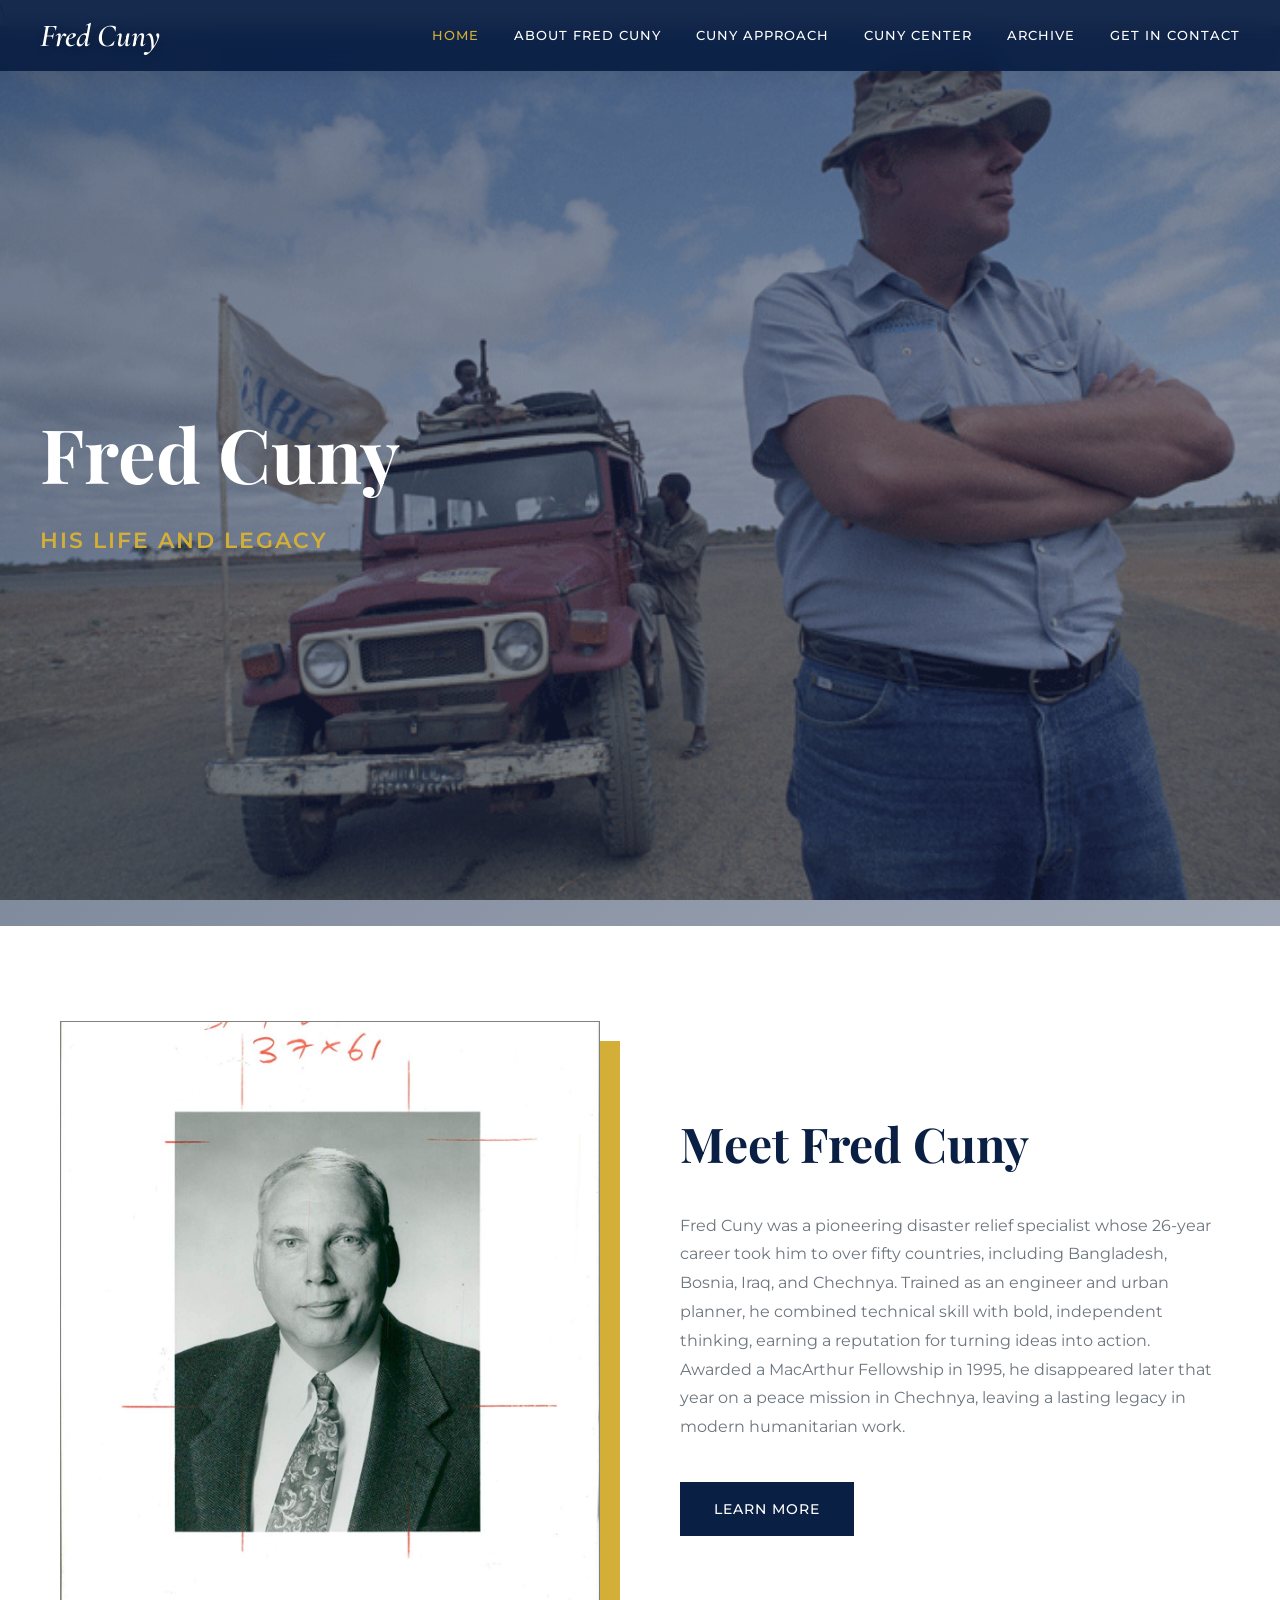
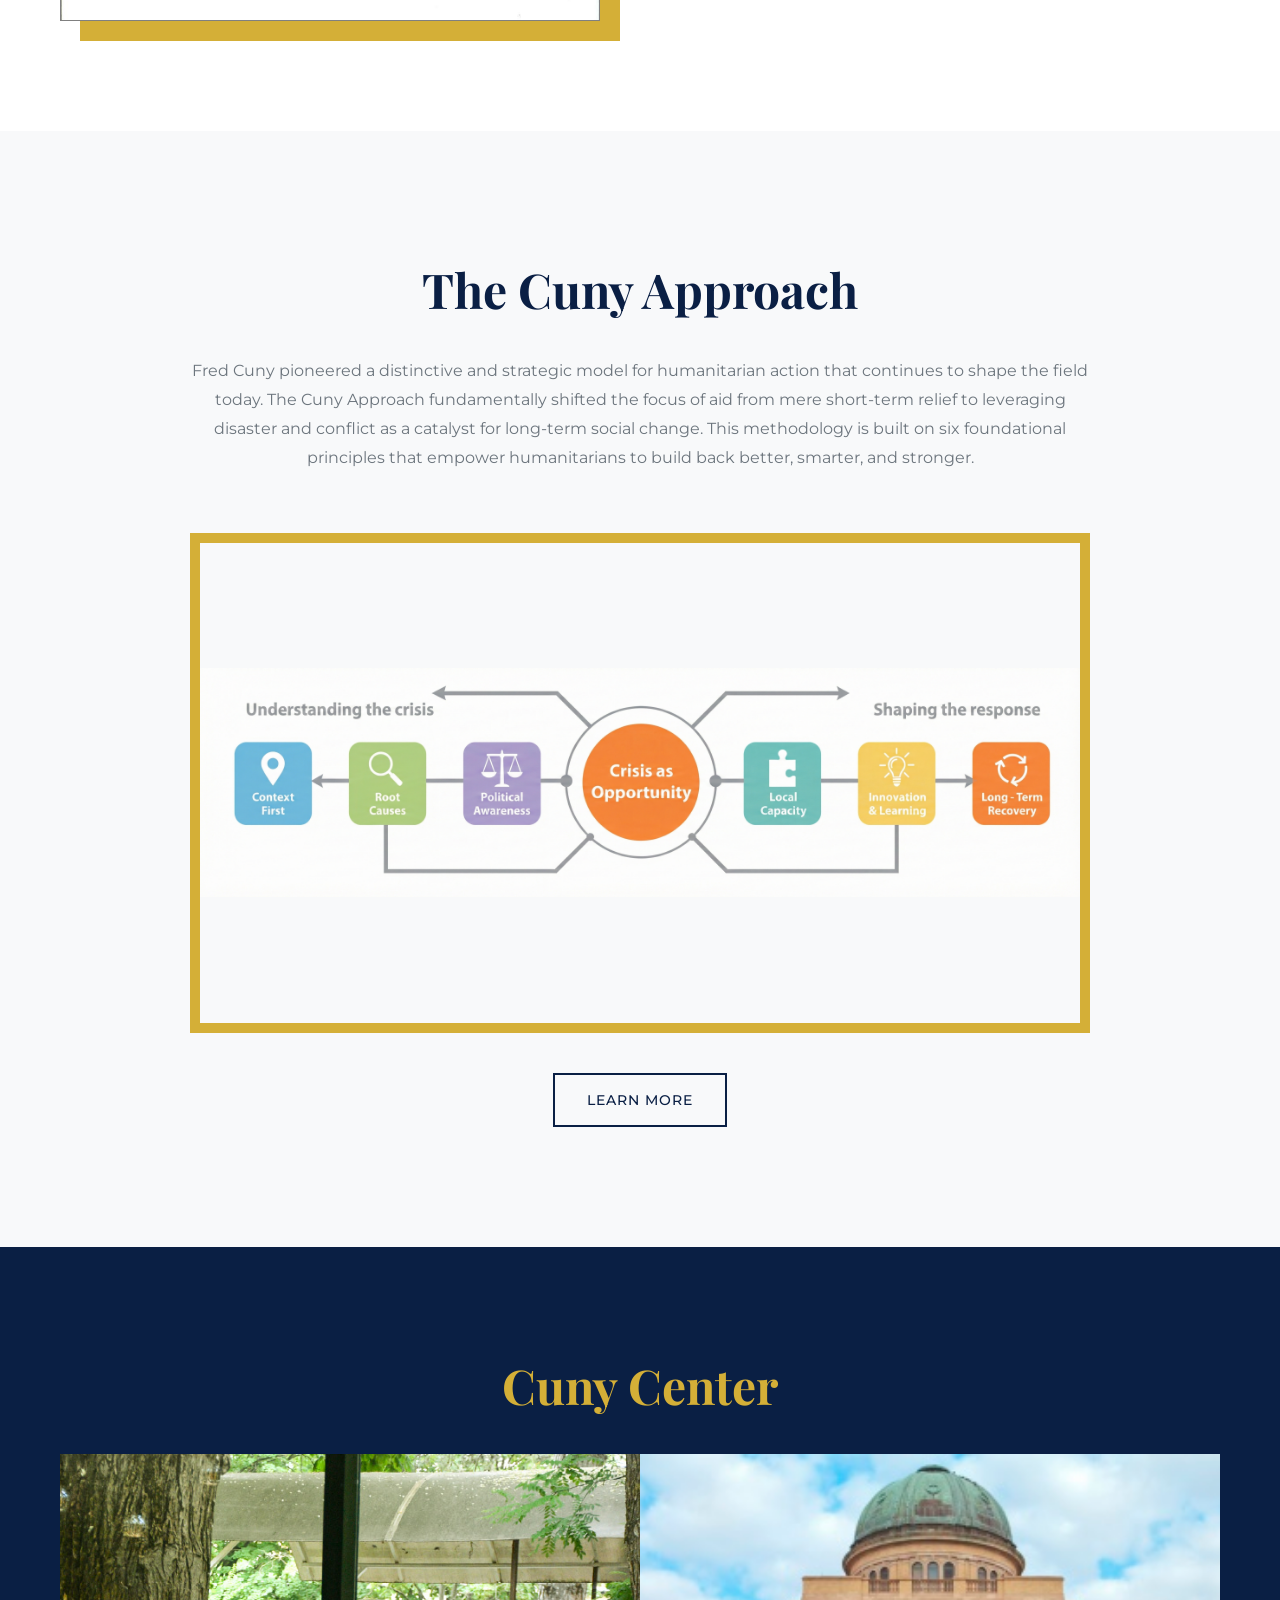
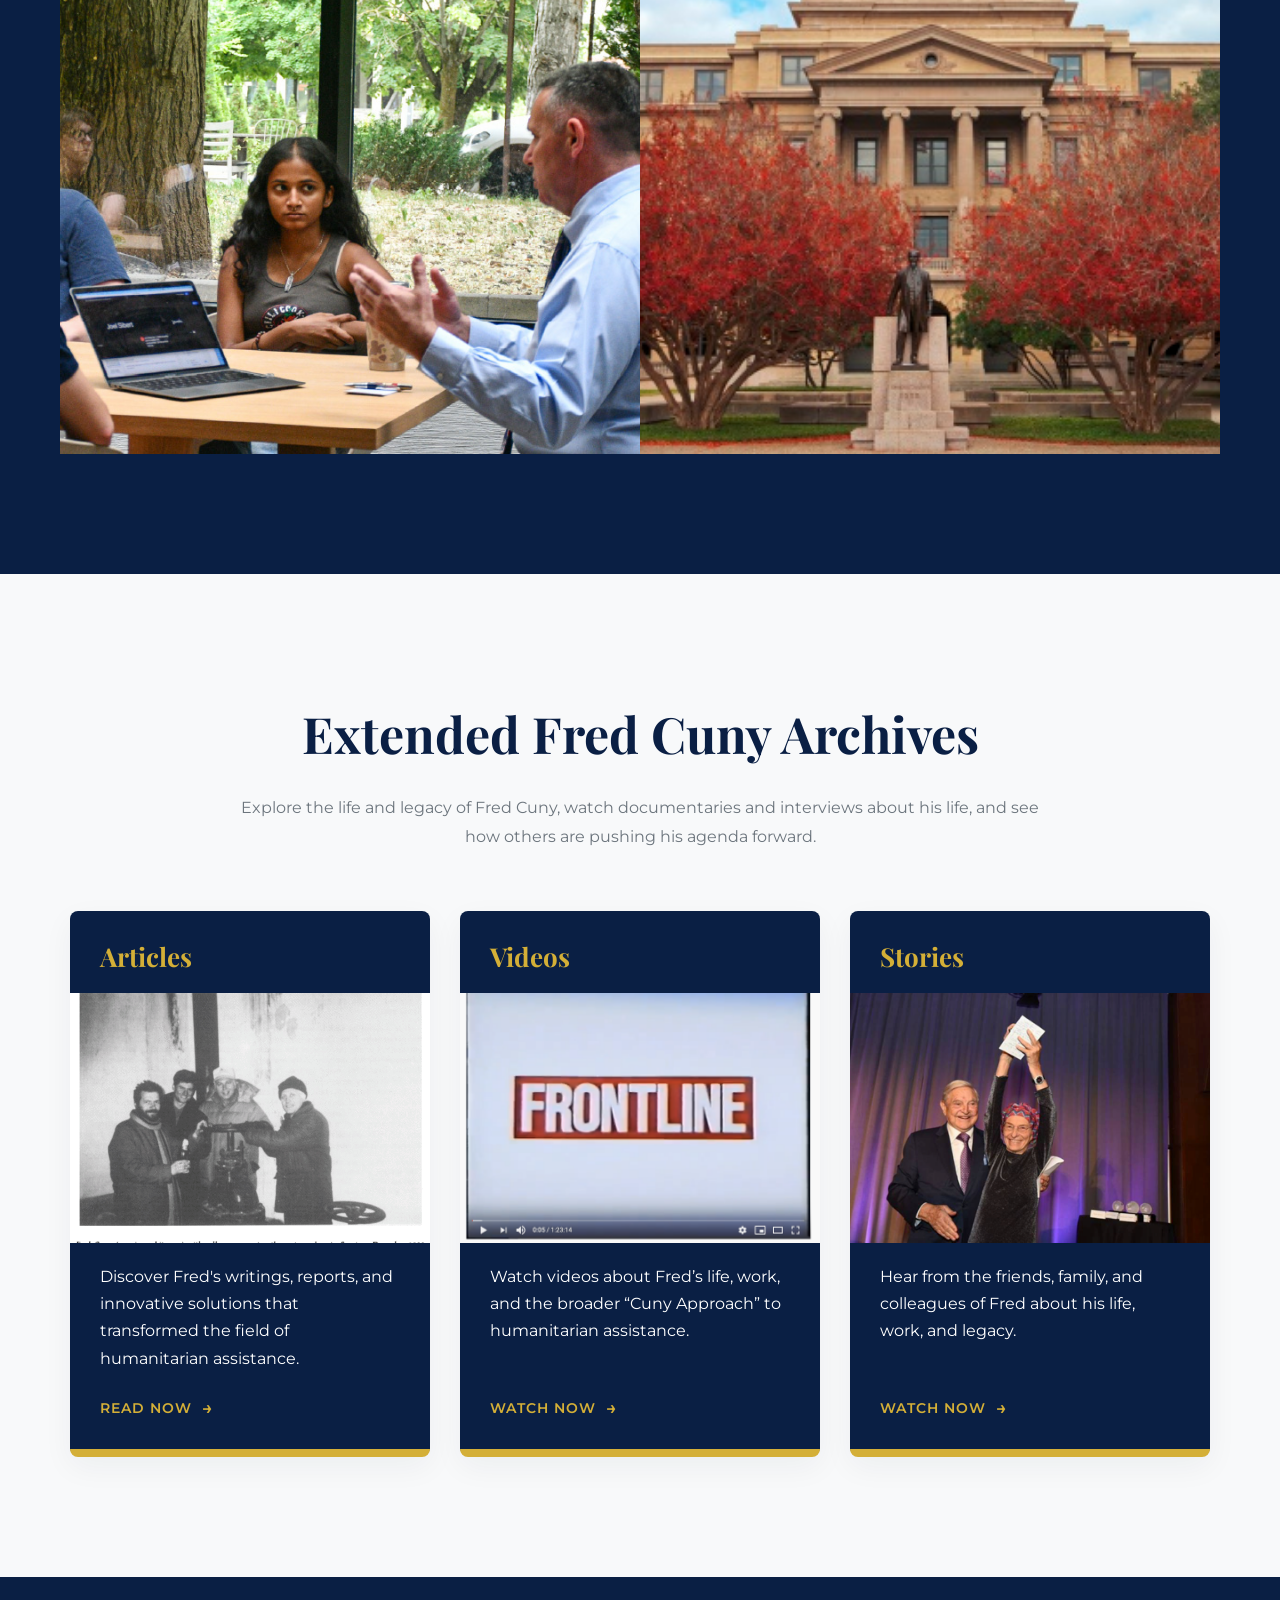
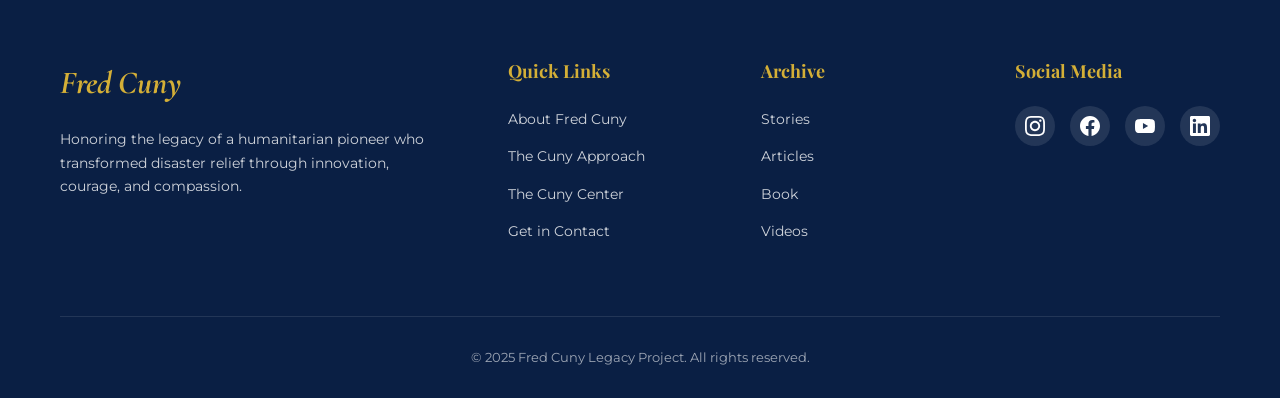
==== index.html @ 2781a4b6 "changed the cards at the homepage" ====
<!DOCTYPE html>
<html lang="en">
<head>
    <meta charset="UTF-8">
    <meta name="viewport" content="width=device-width, initial-scale=1.0">
    <title>Fred Cuny - Humanitarian Pioneer</title>
    <link rel="stylesheet" href="styles/styles.css">
    <parameter name="preconnect" href="https://fonts.googleapis.com">
    <link rel="preconnect" href="https://fonts.gstatic.com" crossorigin>
    <link href="https://fonts.googleapis.com/css2?family=Cormorant+Garamond:ital,wght@1,400;1,600&family=Playfair+Display:wght@400;600;700&family=Montserrat:wght@300;400;500;600&display=swap" rel="stylesheet">\
</head>
<body>
    <!-- Header -->
    <header class="header">
        <div class="logo">
            <h1>Fred Cuny</h1>
        </div>
        
        <!-- Hamburger Menu -->
        <input type="checkbox" id="menu-toggle" class="menu-toggle">
        <label for="menu-toggle" class="hamburger">
            <span></span>
            <span></span>
            <span></span>
        </label>
        
        <nav class="main-nav">
            <a style="color: var(--gold)" href="index.html">Home</a>
            <a href="about.html">About Fred Cuny</a>
            <a href="approach.html">Cuny Approach</a>
            <a href="center.html">Cuny Center</a>
            <div class="dropdown">
                <a class="dropdown-toggle">Archive</a>
                <div class="dropdown-menu">
                    <a href="stories.html">Stories</a>
                    <a href="">Articles</a>
                    <a href="books.html">Books</a>
                    <a href="videos.html">Videos</a>
                </div>
            </div>
            <a href="contact.html">Get in Contact</a>
        </nav>
    </header>

    <!-- Hero Section -->
    <section class="hero" id="home">
        <div class="hero-overlay"></div>
        <div class="hero-content">
            <div class="hero-text">
                <h1>Fred Cuny</h1>
                <p>His Life and Legacy</p>
            </div>
        </div>
    </section>

    <!-- About Section -->
    <section class="about" id="about">
        <div class="container">
            <div class="about-content">
                <div class="about-image">
                    <img src="images/cuny1.jpg" alt="Fred Cuny">
                </div>
                <div class="about-text">
                    <h2>Meet Fred Cuny</h2>
                    <p>Fred Cuny was a pioneering disaster relief specialist whose 26-year career took him to over fifty countries, including Bangladesh, Bosnia, Iraq, and Chechnya. Trained as an engineer and urban planner, he combined technical skill with bold, independent thinking, earning a reputation for turning ideas into action. Awarded a MacArthur Fellowship in 1995, he disappeared later that year on a peace mission in Chechnya, leaving a lasting legacy in modern humanitarian work.</p>
                    <a href="#" class="btn btn-primary">Learn More</a>
                </div>
            </div>
        </div>
    </section>

    <!-- The Cuny Approach Section -->
    <section class="approach" id="approach">
        <div class="container">
            <div class="approach-content">
                <h2>The Cuny Approach</h2>
                <p>Fred Cuny pioneered a distinctive and strategic model for humanitarian action that continues to shape the field today. The Cuny Approach fundamentally shifted the focus of aid from mere short-term relief to leveraging disaster and conflict as a catalyst for long-term social change. This methodology is built on six foundational principles that empower humanitarians to build back better, smarter, and stronger.</p>
                <div class="approach-image">
                    <img src="images/Workfrol.png" alt="Urban Planning">
                </div>
                <a href="#" class="btn btn-secondary">Learn More</a>
            </div>
        </div>
    </section>

    <!-- Cuny Center Section -->
    <section class="cuny-center" id="center">
        <div class="container">
            <h2 class="cuny-center-title">Cuny Center</h2> <!-- <-- new title -->
            <div class="center-split">
                <div class="split-side left-side">
                    <img src="images/cuny center kosovo.jpg" alt="The Cuny Center">
                    <div class="split-overlay">
                        <div class="split-content">
                            <h3>Fred Cuny Center for Peace and Conflict Studies</h3>
                            <p>The Center at RIT Kosovo serves as an academic and research platform that leverages the Western Balkans as a "living laboratory" to educate future humanitarian leaders on the causes, management, and strategic transformation of conflict into opportunities for peace and to actively support ongoing peace processes.</p>
                            <a href="#" class="btn btn-gold">Explore Center</a>
                        </div>
                    </div>
                </div>
                <!-- <div class="split-divider"></div> -->
                <div class="split-side right-side">
                    <img src="images/Academic-Plaza-in-Fall.jpg" alt="Humanitarian Training">
                    <div class="split-overlay">
                        <div class="split-content">
                            <h3>Fred Cuny/INTERTECT Digital Collection</h3>
                            <p>This collection at Texas A&M houses the extensive working library, office files, and media of Fred Cuny, documenting his 26-year career in more than fifty crisis-affected countries. Portions of the collection are digitally accessible for researchers, practitioners, and students to study innovative and strategic approaches to humanitarian assistance and post-disaster recovery.</p>
                            <a href="#" class="btn btn-gold">Explore Center</a>
                        </div>
                    </div>
                </div>
            </div>
        </div>
    </section>

    <!-- Learn More Section -->
    <section class="learn-more" id="legacy">
        <div class="container">
            <div class="learn-more-header">
                <h2>Extended Fred Cuny Archives</h2>
                <p>Explore the life and legacy of Fred Cuny, watch documentaries and interviews about his life, and see how others are pushing his agenda forward.</p>
            </div>
            <div class="cards-grid">
                <a href="articles.html" class="card-link">
                    <div class="card">
                        <h3>Articles</h3>
                        <div class="card-image">
                            <img src="images/articles.png" alt="Articles">
                        </div>
                        <p>Discover Fred's writings, reports, and innovative solutions that transformed the field of humanitarian assistance.</p>
                        <button href="#" class="btn btn-outline">Read Now</button>
                    </div>
                </a>

                <a href="videos.html" class="card-link">
                    <div class="card">
                        <h3>Videos</h3>
                        <div class="card-image">
                            <img src="images/videos.png" alt="Videos">
                        </div>
                        <p>Watch videos about Fred’s life, work, and the broader “Cuny Approach” to humanitarian assistance.</p>
                        <button href="#" class="btn btn-outline">Watch Now</button>
                    </div>
                </a>

                <a href="stories.html" class="card-link">
                    <div class="card">
                        <h3>Stories</h3>
                        <div class="card-image">
                            <img src="images/awards.png" alt="Stories">
                        </div>
                        <p>Hear from the friends, family, and colleagues of Fred about his life, work, and legacy.</p>
                        <button href="#" class="btn btn-outline">Watch Now</button>
                    </div>
                </a>
            </div>
        </div>
    </section>

    <!-- Footer -->
    <footer class="footer" id="contact">
        <div class="container">
            <div class="footer-content">
                <div class="footer-column">
                    <h3>Fred Cuny</h3>
                    <p>Honoring the legacy of a humanitarian pioneer who transformed disaster relief through innovation, courage, and compassion.</p>
                </div>
                <div class="footer-column">
                    <h4>Quick Links</h4>
                    <ul>
                        <li><a href="#about">About Fred Cuny</a></li>
                        <li><a href="#approach">The Cuny Approach</a></li>
                        <li><a href="#center">The Cuny Center</a></li>
                        <li><a href="#legacy">Get in Contact</a></li>
                    </ul>
                </div>
                <div class="footer-column">
                    <h4>Archive</h4>
                    <ul>
                        <li><a href="#">Stories</a></li>
                        <li><a href="#">Articles</a></li>
                        <li><a href="#">Book</a></li>
                        <li><a href="#">Videos</a></li>
                    </ul>
                </div>
                <div class="footer-column">
                    <h4>Social Media</h4>
                    <div class="social-icons">
                        <a href="#" class="social-icon" aria-label="Instagram">
                            <svg viewBox="0 0 24 24" fill="currentColor">
                                <path d="M12 2.163c3.204 0 3.584.012 4.85.07 3.252.148 4.771 1.691 4.919 4.919.058 1.265.069 1.645.069 4.849 0 3.205-.012 3.584-.069 4.849-.149 3.225-1.664 4.771-4.919 4.919-1.266.058-1.644.07-4.85.07-3.204 0-3.584-.012-4.849-.07-3.26-.149-4.771-1.699-4.919-4.92-.058-1.265-.07-1.644-.07-4.849 0-3.204.013-3.583.07-4.849.149-3.227 1.664-4.771 4.919-4.919 1.266-.057 1.645-.069 4.849-.069zm0-2.163c-3.259 0-3.667.014-4.947.072-4.358.2-6.78 2.618-6.98 6.98-.059 1.281-.073 1.689-.073 4.948 0 3.259.014 3.668.072 4.948.2 4.358 2.618 6.78 6.98 6.98 1.281.058 1.689.072 4.948.072 3.259 0 3.668-.014 4.948-.072 4.354-.2 6.782-2.618 6.979-6.98.059-1.28.073-1.689.073-4.948 0-3.259-.014-3.667-.072-4.947-.196-4.354-2.617-6.78-6.979-6.98-1.281-.059-1.69-.073-4.949-.073zm0 5.838c-3.403 0-6.162 2.759-6.162 6.162s2.759 6.163 6.162 6.163 6.162-2.759 6.162-6.163c0-3.403-2.759-6.162-6.162-6.162zm0 10.162c-2.209 0-4-1.79-4-4 0-2.209 1.791-4 4-4s4 1.791 4 4c0 2.21-1.791 4-4 4zm6.406-11.845c-.796 0-1.441.645-1.441 1.44s.645 1.44 1.441 1.44c.795 0 1.439-.645 1.439-1.44s-.644-1.44-1.439-1.44z"/>
                            </svg>
                        </a>
                        <a href="#" class="social-icon" aria-label="Facebook">
                            <svg viewBox="0 0 24 24" fill="currentColor">
                                <path d="M24 12.073c0-6.627-5.373-12-12-12s-12 5.373-12 12c0 5.99 4.388 10.954 10.125 11.854v-8.385H7.078v-3.47h3.047V9.43c0-3.007 1.792-4.669 4.533-4.669 1.312 0 2.686.235 2.686.235v2.953H15.83c-1.491 0-1.956.925-1.956 1.874v2.25h3.328l-.532 3.47h-2.796v8.385C19.612 23.027 24 18.062 24 12.073z"/>
                            </svg>
                        </a>
                        <a href="#" class="social-icon" aria-label="YouTube">
                            <svg viewBox="0 0 24 24" fill="currentColor">
                                <path d="M23.498 6.186a3.016 3.016 0 0 0-2.122-2.136C19.505 3.545 12 3.545 12 3.545s-7.505 0-9.377.505A3.017 3.017 0 0 0 .502 6.186C0 8.07 0 12 0 12s0 3.93.502 5.814a3.016 3.016 0 0 0 2.122 2.136c1.871.505 9.376.505 9.376.505s7.505 0 9.377-.505a3.015 3.015 0 0 0 2.122-2.136C24 15.93 24 12 24 12s0-3.93-.502-5.814zM9.545 15.568V8.432L15.818 12l-6.273 3.568z"/>
                            </svg>
                        </a>
                        <a href="#" class="social-icon" aria-label="LinkedIn">
                            <svg viewBox="0 0 24 24" fill="currentColor">
                                <path d="M20.447 20.452h-3.554v-5.569c0-1.328-.027-3.037-1.852-3.037-1.853 0-2.136 1.445-2.136 2.939v5.667H9.351V9h3.414v1.561h.046c.477-.9 1.637-1.85 3.37-1.85 3.601 0 4.267 2.37 4.267 5.455v6.286zM5.337 7.433c-1.144 0-2.063-.926-2.063-2.065 0-1.138.92-2.063 2.063-2.063 1.14 0 2.064.925 2.064 2.063 0 1.139-.925 2.065-2.064 2.065zm1.782 13.019H3.555V9h3.564v11.452zM22.225 0H1.771C.792 0 0 .774 0 1.729v20.542C0 23.227.792 24 1.771 24h20.451C23.2 24 24 23.227 24 22.271V1.729C24 .774 23.2 0 22.222 0h.003z"/>
                            </svg>
                        </a>                        
                    </div>
                </div>
            </div>
            <div class="footer-bottom">
                <p>&copy; 2025 Fred Cuny Legacy Project. All rights reserved.</p>
            </div>
        </div>
    </footer>

    <button id="scrollTopBtn" aria-label="Scroll to top">
        <svg class="progress-ring" width="100%" height="100%" viewBox="0 0 50 50">
            <circle 
                class="progress-ring__circle" 
                stroke-width="3" 
                fill="transparent" 
                r="22" 
                cx="25" 
                cy="25" />
        </svg>
        
        <div class="arrow-content">
            <svg viewBox="0 0 24 24" aria-hidden="true">
                <path d="M6 15l6-6 6 6" fill="none" stroke="currentColor" stroke-width="2.5" stroke-linecap="round" stroke-linejoin="round"/>
            </svg>
        </div>
    </button>

    <script src="scripts/script.js"></script>
</body>
</html>
---- styles/styles.css ----
* {
    margin: 0;
    padding: 0;
    box-sizing: border-box;
}

:root {
    /* Color Palette */
    --navy-blue: #0a1f44;
    --navy-blue-light: #1a3a66;
    --gold: #d4af37;
    --gold-light: #f0d56c;
    --white: #ffffff;
    --off-white: #f8f9fa;
    --text-gray: #6c757d;
    --text-dark: #2c3e50;
    
    /* Typography */
    --font-heading: 'Playfair Display', serif;
    --font-cursive: 'Cormorant Garamond', serif;
    --font-body: 'Montserrat', sans-serif;
}

body {
    font-family: var(--font-body);
    color: var(--text-dark);
    line-height: 1.6;
    overflow-x: hidden;
}

img {
    max-width: 100%;
    display: block;
}

a {
    text-decoration: none;
    color: inherit;
}

/* ===== Container ===== */
.container {
    max-width: 1200px;
    margin: 0 auto;
    padding: 0 20px;
}

/* ===== Buttons ===== */
.btn {
    display: inline-block;
    padding: 14px 32px;
    font-family: var(--font-body);
    font-size: 14px;
    font-weight: 500;
    text-transform: uppercase;
    letter-spacing: 1px;
    border: 2px solid;
    cursor: pointer;
    transition: all 0.3s ease;
}

.btn-primary {
    background-color: var(--navy-blue);
    color: var(--white);
    border-color: var(--navy-blue);
}

.btn-primary:hover {
    background-color: var(--navy-blue-light);
    border-color: var(--navy-blue-light);
    transform: translateY(-2px);
}

.btn-secondary {
    background-color: transparent;
    color: var(--navy-blue);
    border-color: var(--navy-blue);
}

.btn-secondary:hover {
    background-color: var(--navy-blue);
    color: var(--white);
    transform: translateY(-2px);
}

.btn-gold {
    background-color: var(--gold);
    color: var(--navy-blue);
    border-color: var(--gold);
}

.btn-gold:hover {
    background-color: var(--gold-light);
    border-color: var(--gold-light);
    transform: translateY(-2px);
}

.btn-outline {
    background-color: transparent;
    color: var(--gold);
    border-color: var(--gold);
}

.btn-outline:hover {
    background-color: var(--gold);
    color: var(--navy-blue);
    transform: translateY(-2px);
}

/* ===== Header ===== */
.header {
    position: fixed;
    top: 0;
    left: 0;
    right: 0;
    background-color: rgba(10, 31, 68, 0.95);
    backdrop-filter: blur(10px);
    padding: 10px 40px;
    display: flex;
    align-items: center;
    justify-content: space-between;
    z-index: 1000;
    box-shadow: 0 2px 20px rgba(0, 0, 0, 0.1);
}

.logo h1 {
    font-family: var(--font-cursive);
    font-size: 32px;
    font-weight: 600;
    font-style: italic;
    color: var(--white);
    text-shadow: 2px 2px 8px rgba(0, 0, 0, 0.3);
}

/* ===== Navigation ===== */
.main-nav {
    display: flex;
    align-items: center;
    gap: 35px;
}

.main-nav > a,
.dropdown {
    font-family: var(--font-body);
    font-size: 13px;
    font-weight: 500;
    color: var(--white);
    text-transform: uppercase;
    letter-spacing: 1px;
    position: relative;
    transition: color 0.3s ease;
}

.main-nav > a::after {
    content: '';
    position: absolute;
    bottom: -5px;
    left: 0;
    width: 0;
    height: 2px;
    background-color: var(--gold);
    transition: width 0.3s ease;
}

.main-nav > a:hover {
    color: var(--gold);
}

.main-nav > a:hover::after {
    width: 100%;
}

/* ===== Dropdown Menu ===== */
.dropdown {
    position: relative;
}

.dropdown-toggle {
    display: block;
    cursor: pointer;
    font-family: var(--font-body);
    font-size: 13px;
    font-weight: 500;
    color: var(--white);
    text-transform: uppercase;
    letter-spacing: 1px;
}

.dropdown-toggle::after {
    content: '';
    position: absolute;
    bottom: -5px;
    left: 0;
    width: 0;
    height: 2px;
    background-color: var(--gold);
    transition: width 0.3s ease;
}

.dropdown:hover .dropdown-toggle {
    color: var(--gold);
}

.dropdown:hover .dropdown-toggle::after {
    width: 100%;
}

.dropdown-menu {
    position: absolute;
    top: calc(100% + 20px);
    left: 50%;
    transform: translateX(-50%);
    background-color: var(--navy-blue);
    min-width: 180px;
    padding: 10px 0;
    opacity: 0;
    visibility: hidden;
    transition: all 0.3s ease;
    box-shadow: 0 10px 30px rgba(0, 0, 0, 0.3);
}

.dropdown-menu::before {
    content: '';
    position: absolute;
    top: -8px;
    left: 50%;
    transform: translateX(-50%);
    border-left: 8px solid transparent;
    border-right: 8px solid transparent;
    border-bottom: 8px solid var(--navy-blue);
}

.dropdown:hover .dropdown-menu {
    opacity: 1;
    visibility: visible;
    top: calc(100% + 10px);
}

.dropdown-menu a {
    display: block;
    padding: 12px 25px;
    font-size: 12px;
    color: var(--white);
    transition: all 0.3s ease;
    border-left: 3px solid transparent;
}

.dropdown-menu a:hover {
    background-color: rgba(212, 175, 55, 0.1);
    color: var(--gold);
    border-left-color: var(--gold);
}

/* ===== Hamburger Menu ===== */
.menu-toggle {
    display: none;
}

.hamburger {
    display: none;
    flex-direction: column;
    gap: 6px;
    cursor: pointer;
    z-index: 1001;
}

.hamburger span {
    width: 30px;
    height: 3px;
    background-color: var(--white);
    transition: all 0.3s ease;
}

/* ===== Mobile Menu Styles ===== */
@media (max-width: 992px) {
    .header {
        padding: 15px 20px;
    }
    
    .logo h1 {
        font-size: 28px;
    }
    
    .hamburger {
        display: flex;
    }
    
    .main-nav {
        position: fixed;
        top: 0;
        right: -100%;
        width: 280px;
        height: 100vh;
        background-color: var(--navy-blue);
        flex-direction: column;
        align-items: flex-start;
        gap: 0;
        padding: 100px 0 40px;
        transition: right 0.4s ease;
        z-index: 999;
    }
    
    .main-nav > a,
    .dropdown {
        width: 100%;
        padding: 20px 40px;
        border-bottom: 1px solid rgba(255, 255, 255, 0.1);
    }
    
    .main-nav > a::after,
    .dropdown-toggle::after {
        display: none;
    }
    
    .dropdown-menu {
        position: static;
        transform: none;
        opacity: 1;
        visibility: visible;
        /* background-color: rgba(0, 0, 0, 0.2); */
        box-shadow: none;
        max-height: none;
        overflow: hidden;
        transition: max-height 0.3s ease;
    }
    
    .dropdown-menu::before {
        display: none;
    }
    
    .dropdown:hover .dropdown-menu {
        max-height: 300px;
    }
    
    .dropdown-menu a {
        padding: 14px 40px 14px 22px;
        position: relative;
        font-size: 13px;
        color: rgba(255, 255, 255, 0.85);
    }

    .dropdown-menu a::before {
        content: '';
        position: absolute;
        left: 5px;
        top: 50%;
        width: 12px;
        height: 2px;
        background-color: var(--gold);
        transform: translateY(-50%);
    }

    .dropdown-menu a:hover {
        color: var(--gold);
        background: none;
    }
    
    .menu-toggle:checked ~ .main-nav {
        right: 0;
    }
    
    .menu-toggle:checked ~ .hamburger span:nth-child(1) {
        transform: rotate(45deg) translateY(9px);
    }
    
    .menu-toggle:checked ~ .hamburger span:nth-child(2) {
        opacity: 0;
    }
    
    .menu-toggle:checked ~ .hamburger span:nth-child(3) {
        transform: rotate(-45deg) translateY(-9px);
    }
}

/* ===== Hero Section ===== */
.hero {
    position: relative;
    width: 100%;
    height: 100vh;
    background-image: url('../images/2017_winter_zins2_photo1.gif');
    background-size: cover;
    background-position: top;
    background-attachment: fixed;
}

.hero-overlay {
    position: absolute;
    top: 0;
    left: 0;
    right: 0;
    bottom: 0;
    background: linear-gradient(135deg, rgba(10, 31, 68, 0.6) 0%, rgba(10, 31, 68, 0.4) 100%);
}

.hero-content {
    position: relative;
    width: 100%;
    height: 100%;
    display: flex;
    align-items: center;
    justify-content: space-between;
    padding: 40px;
}

.hero-text h1 {
    font-family: var(--font-heading);
    font-size: 75px;
    color: var(--white);
    margin-bottom: 10px;
}

.hero-text p {
    font-family: var(--font-body);
    font-size: 22px;
    font-weight: 600;
    color: var(--gold);
    letter-spacing: 2px;
    text-transform: uppercase;
}

@media (max-width: 768px) {
    .hero {
        background-position: 73% center;
    }

    .hero-content {
        padding-left: 30px;
    }

    .hero-text h1 {
        font-size: 55px;
    }

    .hero-text p {
        font-size: 20px;
    }
}

/* ===== About Section ===== */
.about {
    padding: 95px 0 110px 0;
    background-color: var(--white);
}

.about-content {
    display: grid;
    grid-template-columns: 1fr 1fr;
    gap: 80px;
    align-items: center;
}

.about-image img {
    width: 100%;
    height: 600px;
    object-fit: cover;
    border: 1px gray solid;
    box-shadow: 20px 20px 0 var(--gold);
}

.about-text h2 {
    font-family: var(--font-heading);
    font-size: 48px;
    color: var(--navy-blue);
    margin-bottom: 30px;
}

.about-text p {
    font-size: 16px;
    line-height: 1.8;
    color: var(--text-gray);
    margin-bottom: 40px;
}

@media (max-width: 992px) {
    .about-content {
        grid-template-columns: 1fr;
        gap: 50px;
    }
    
    .about-image img {
        height: 400px;
    }
}

/* ===== Approach Section ===== */
.approach {
    padding: 120px 0;
    background-color: var(--off-white);
}

.approach-content {
    text-align: center;
}

.approach-content h2 {
    font-family: var(--font-heading);
    font-size: 48px;
    color: var(--navy-blue);
    margin-bottom: 30px;
}

.approach-content > p {
    font-size: 16px;
    line-height: 1.8;
    color: var(--text-gray);
    max-width: 900px;
    margin: 0 auto 60px;
}

.approach-image {
    margin: 0 auto 40px;
    max-width: 900px;
}

.approach-image img {
    width: 100%;
    height: 500px;
    object-fit: contain;
    border: 10px solid var(--gold);
}

@media (max-width: 768px) {
    .approach-image img {
        height: 300px;
    }
}

/* ===== Cuny Center Section ===== */
.cuny-center {
    padding: 100px 0 120px 0;
    background-color: var(--navy-blue);
}

.cuny-center-title {
    font-family: var(--font-heading);
    font-size: 48px;
    color: var(--gold);
    text-align: center;
    margin-top: 0px;
    margin-bottom: 30px;
}

.center-split {
    position: relative;
    display: flex;
    height: 600px;
    overflow: hidden;
}

.split-side {
    position: relative;
    flex: 1;
    overflow: hidden;
    transition: all 0.5s ease;
}

.split-side img {
    width: 100%;
    height: 100%;
    object-fit: cover;
    background-position: right;
    transition: all 0.5s ease;
}

.split-overlay {
    position: absolute;
    top: 0;
    left: 0;
    right: 0;
    bottom: 0;
    background-color: rgba(10, 31, 68, 0.95);
    display: flex;
    align-items: center;
    justify-content: center;
    opacity: 0;
    transition: opacity 0.5s ease;
    padding: 60px;
}

.split-content {
    text-align: center;
    transform: translateY(20px);
    transition: transform 0.5s ease;
}

.split-content h3 {
    font-family: var(--font-heading);
    font-size: 36px;
    color: var(--gold);
    margin-bottom: 20px;
}

.split-content p {
    font-size: 16px;
    line-height: 1.8;
    color: var(--white);
    margin-bottom: 30px;
}

.split-divider {
    position: absolute;
    top: 0;
    left: 50%;
    width: 4px;
    height: 100%;
    background: linear-gradient(135deg, var(--gold) 0%, var(--gold-light) 100%);
    transform: translateX(-50%) skewX(-5deg);
    z-index: 10;
    box-shadow: 0 0 20px rgba(212, 175, 55, 0.5);
}

/* Hover Effects */
.split-side:hover .split-overlay {
    opacity: 1;
}

.split-side:hover .split-content {
    transform: translateY(0);
}

/* .left-side:hover ~ .right-side img {
    filter: brightness(0.3);
} */

.right-side:hover img {
    filter: brightness(1);
}

.left-side:hover img {
    filter: brightness(1);
}

.split-side:hover {
    flex: 1;
}

.left-side img {
    object-position: 70% center;
}

@media (max-width: 992px) {

    .cuny-center-title {
        font-size: 35px;
    }

    .center-split {
        flex-direction: column;
        height: auto;
    }
    
    .split-side {
        height: 400px;
    }
    
    .split-divider {
        left: 0;
        top: 50%;
        width: 100%;
        height: 4px;
        transform: translateY(-50%) skewY(-2deg);
    }
    
    .left-side:hover ~ .right-side img {
        filter: brightness(1);
    }
    
    .right-side:hover img {
        filter: brightness(1);
    }

    .split-side img {
        width: 100%;
        height: 620px;
        object-fit: cover;
        transition: all 0.5s ease;
    }

    .split-content h3 {
        font-size: 29px;
    }

    .split-content p {
        font-size: 18px;
        line-height: 1.4;
    }
}

/* ===== Learn More Section ===== */
.learn-more {
    padding: 120px 0;
    background-color: var(--off-white);
}

.learn-more-header {
    text-align: center;
    max-width: 800px;
    margin: 0 auto 60px;
}

.learn-more-header h2 {
    font-family: var(--font-heading);
    font-size: 50px;
    color: var(--navy-blue);
    margin-bottom: 20px;
}

.learn-more-header p {
    font-size: 16px;
    line-height: 1.8;
    color: var(--text-gray);
}

.cards-grid {
    display: grid;
    grid-template-columns: repeat(3, 1fr);
    gap: 30px;
    padding: 0 10px;
}

/* Link Wrapper */
.card-link {
    text-decoration: none;
    display: block;
    height: 100%;
}

/* The Card Itself */
.card {
    background-color: var(--navy-blue);
    border-radius: 8px;
    overflow: hidden;
    box-shadow: 0 10px 30px rgba(10, 31, 68, 0.05);
    transition: all 0.4s ease;
    height: 100%;
    display: flex;
    flex-direction: column;
    position: relative;
    border-bottom: 8px solid transparent;
    border-bottom-color: var(--gold);
}

/* Card Hover Effects */
.card-link:hover .card {
    transform: translateY(-10px);
    box-shadow: 0 20px 40px rgba(10, 31, 68, 0.15);
}

/* Image Container */
.card-image {
    width: 100%;
    height: 250px;
    overflow: hidden;
}

/* The Image */
.card-image img {
    width: 100%;
    height: 100%;
    object-fit: cover;
    transition: transform 0.6s cubic-bezier(0.25, 0.45, 0.45, 0.95);
}

/* Zoom Image on Hover */
/* .card-link:hover .card-image img {
    transform: scale(1.1);
} */

/* Card Title */
.card h3 {
    font-family: var(--font-heading);
    font-size: 26px;
    color: var(--gold);
    margin: 25px 30px 15px;
    transition: color 0.3s ease;
}

.card-link:hover .card h3 {
    color: var(--gold);
}

/* Card Paragraph */
.card p {
    font-size: 16px;
    line-height: 1.7;
    color: var(--white);
    padding: 0 30px;
    margin-top: 20px;
    margin-bottom: 25px;
    flex-grow: 1;
}

.card .btn {
    margin: 0 30px 30px;
    background: none;
    border: none;
    padding: 0;
    color: var(--gold);
    font-family: var(--font-body);
    font-weight: 600;
    font-size: 14px;
    text-transform: uppercase;
    letter-spacing: 1px;
    cursor: pointer;
    display: flex;
    align-items: center;
    gap: 10px;
    transition: all 0.3s ease;
    pointer-events: none;
}

.card .btn::after {
    content: '→';
    font-size: 18px;
    transition: transform 0.3s ease;
}

.card-link:hover .btn {
    color: var(--gold);
}

/* .card-link:hover .btn::after {
    transform: translateX(5px);
} */

    /* Responsiveness */
@media (max-width: 992px) {
    .cards-grid {
        grid-template-columns: repeat(2, 1fr);
    }
}

@media (max-width: 768px) {
    .cards-grid {
        grid-template-columns: 1fr;
    }
    
    .learn-more-header h2 {
        font-size: 36px;
    }
}

/* ===== Footer ===== */
.footer {
    background-color: var(--navy-blue);
    color: var(--white);
    padding: 80px 0 30px;
}

.footer-content {
    display: grid;
    grid-template-columns: 2fr 1fr 1fr 1fr;
    gap: 60px;
    margin-bottom: 60px;
}

.footer-column h3 {
    font-family: var(--font-cursive);
    font-size: 32px;
    font-style: italic;
    color: var(--gold);
    margin-bottom: 20px;
}

.footer-column h4 {
    font-family: var(--font-heading);
    font-size: 18px;
    color: var(--gold);
    margin-bottom: 20px;
}

.footer-column p {
    font-size: 14px;
    line-height: 1.7;
    color: rgba(255, 255, 255, 0.8);
}

.footer-column ul {
    list-style: none;
}

.footer-column ul li {
    margin-bottom: 12px;
}

.footer-column ul li a {
    font-size: 14px;
    color: rgba(255, 255, 255, 0.8);
    transition: color 0.3s ease;
}

.footer-column ul li a:hover {
    color: var(--gold);
}

/* ===== Social Media Icons ===== */
.social-icons {
    display: flex;
    gap: 15px;
    margin-top: 10px;
}

.social-icon {
    width: 40px;
    height: 40px;
    display: flex;
    align-items: center;
    justify-content: center;
    background-color: rgba(255, 255, 255, 0.1);
    border-radius: 50%;
    transition: all 0.3s ease;
    color: var(--white);
}

.social-icon svg {
    width: 20px;
    height: 20px;
}

.social-icon:hover {
    background-color: var(--gold);
    color: var(--navy-blue);
    transform: translateY(-3px);
}

.footer-bottom {
    text-align: center;
    padding-top: 30px;
    border-top: 1px solid rgba(255, 255, 255, 0.1);
}

.footer-bottom p {
    font-size: 13px;
    color: rgba(255, 255, 255, 0.6);
}

@media (max-width: 992px) {
    .footer-content {
        grid-template-columns: 1fr 1fr;
        gap: 40px;
    }
}

@media (max-width: 576px) {
    .footer-content {
        grid-template-columns: 1fr;
    }
}

/* ===== Additional Mobile Responsiveness ===== */
@media (max-width: 576px) {
    .logo {
        left: 20px;
    }
    
    .logo h1 {
        font-size: 36px;
    }
    
    .hamburger {
        right: 20px;
    }
    
    .hero-content {
        padding: 20px;
    }
    
    .about {
        padding: 60px 0;
    }
    
    .about-text h2,
    .approach-content h2,
    .learn-more-header h2 {
        font-size: 36px;
    }
    
    .approach {
        padding: 60px 0;
    }
    
    .cuny-center {
        padding: 60px 0;
    }
    
    .learn-more {
        padding: 60px 0;
    }
    
    .about-image img {
        box-shadow: 10px 10px 0 var(--gold);
    }
}

/* ===== UPDATED Scroll to Top Button (Gold & Navy) ===== */
#scrollTopBtn {
    position: fixed;
    bottom: 30px;
    right: 30px;
    width: 50px;
    height: 50px;
    background-color: var(--gold); 
    color: var(--navy-blue); 
    border: none;
    border-radius: 50%;
    cursor: pointer;
    opacity: 0;
    visibility: hidden;
    transform: translateY(20px);
    transition: all 0.3s ease;
    box-shadow: 0 4px 15px rgba(10, 31, 68, 0.25);
    z-index: 1000;
    display: flex;
    align-items: center;
    justify-content: center;
    padding: 0;
}

#scrollTopBtn:hover {
    background-color: var(--gold-light);;
    transform: translateY(-3px);
}

#scrollTopBtn.show {
    opacity: 1;
    visibility: visible;
    transform: translateY(0);
}

.progress-ring {
    position: absolute;
    top: 0;
    left: 0;
    transform: rotate(-90deg);
    pointer-events: none;
}

.progress-ring__circle {
    transition: stroke-dashoffset 0.1s;
    transform-origin: 50% 50%;
    stroke: var(--navy-blue);
}

.arrow-content {
    width: 24px;
    height: 24px;
    z-index: 2;
    display: flex;
    align-items: center;
    justify-content: center;
}

.arrow-content svg {
    width: 100%;
    height: 100%;
}

@media (max-width: 576px) {
    #scrollTopBtn {
        width: 46px;
        height: 46px;
        bottom: 20px;
        right: 20px;
        opacity: 0.85;
    }
}
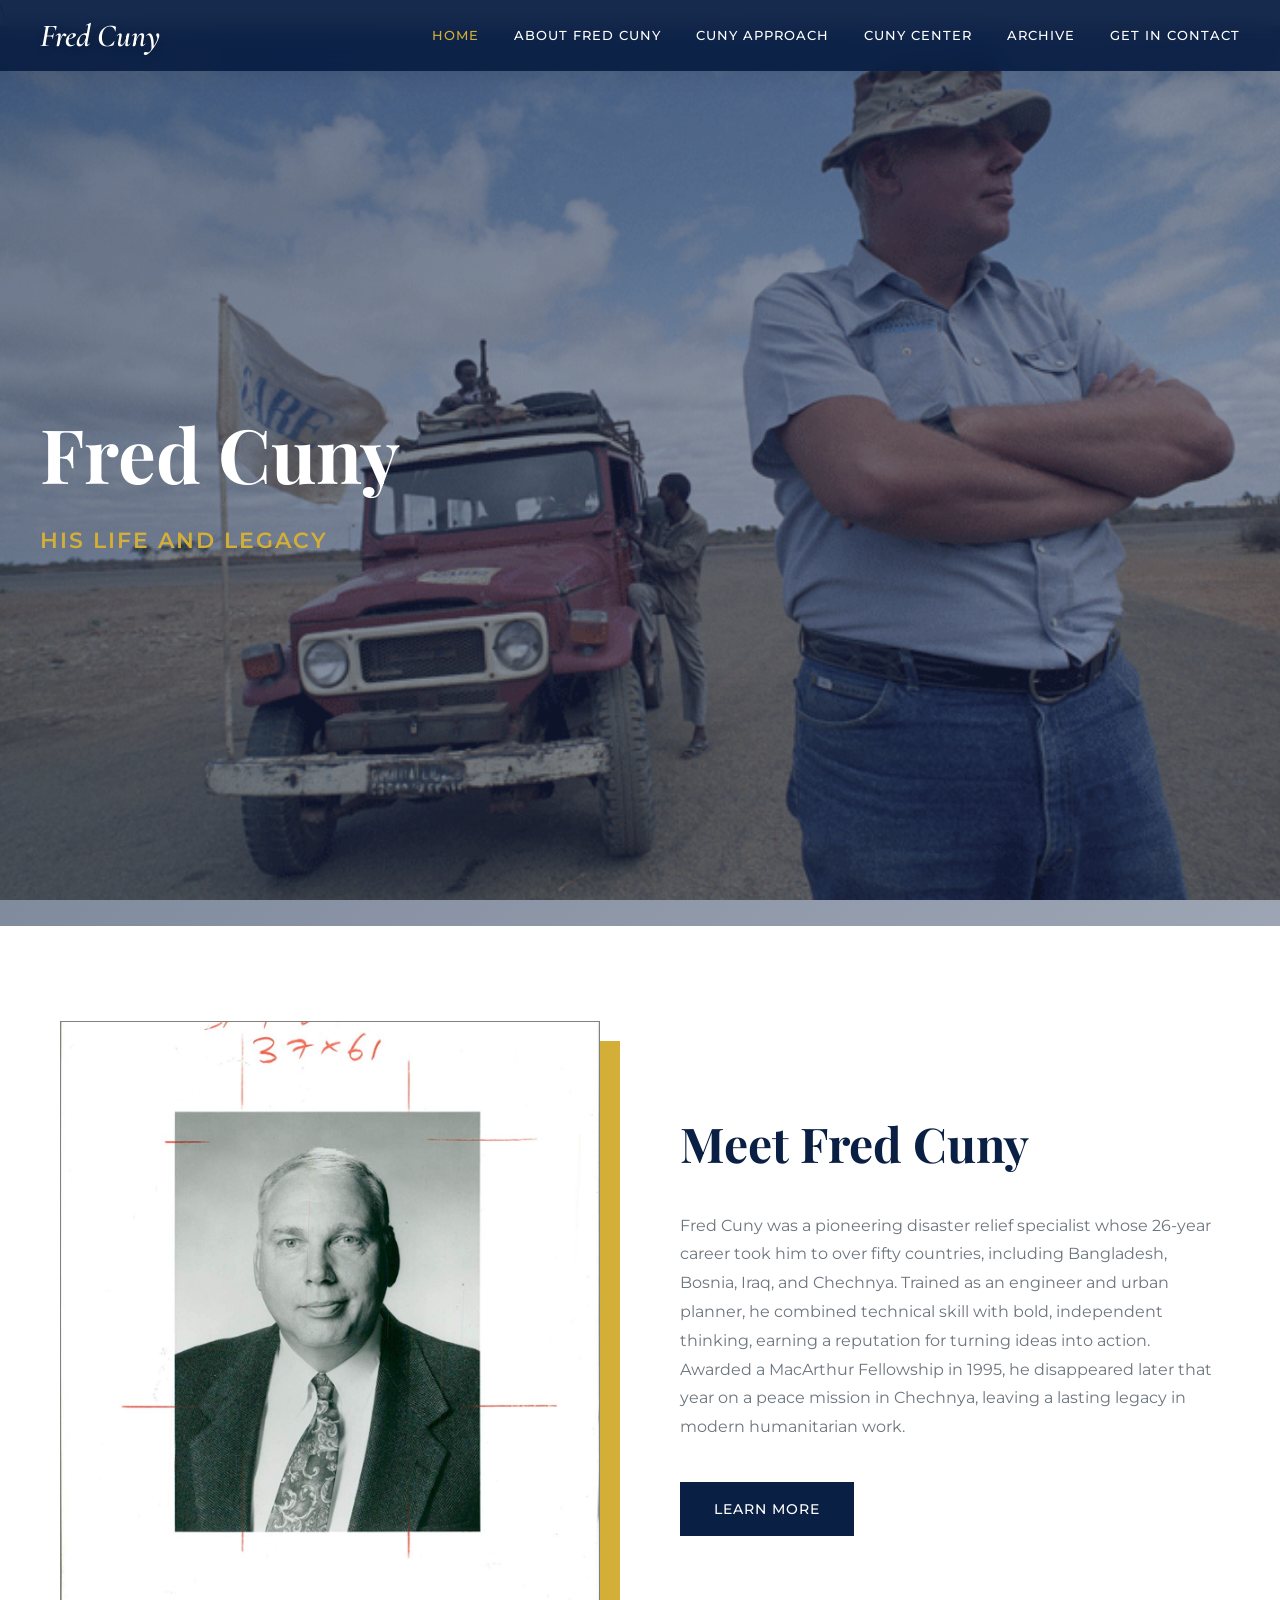
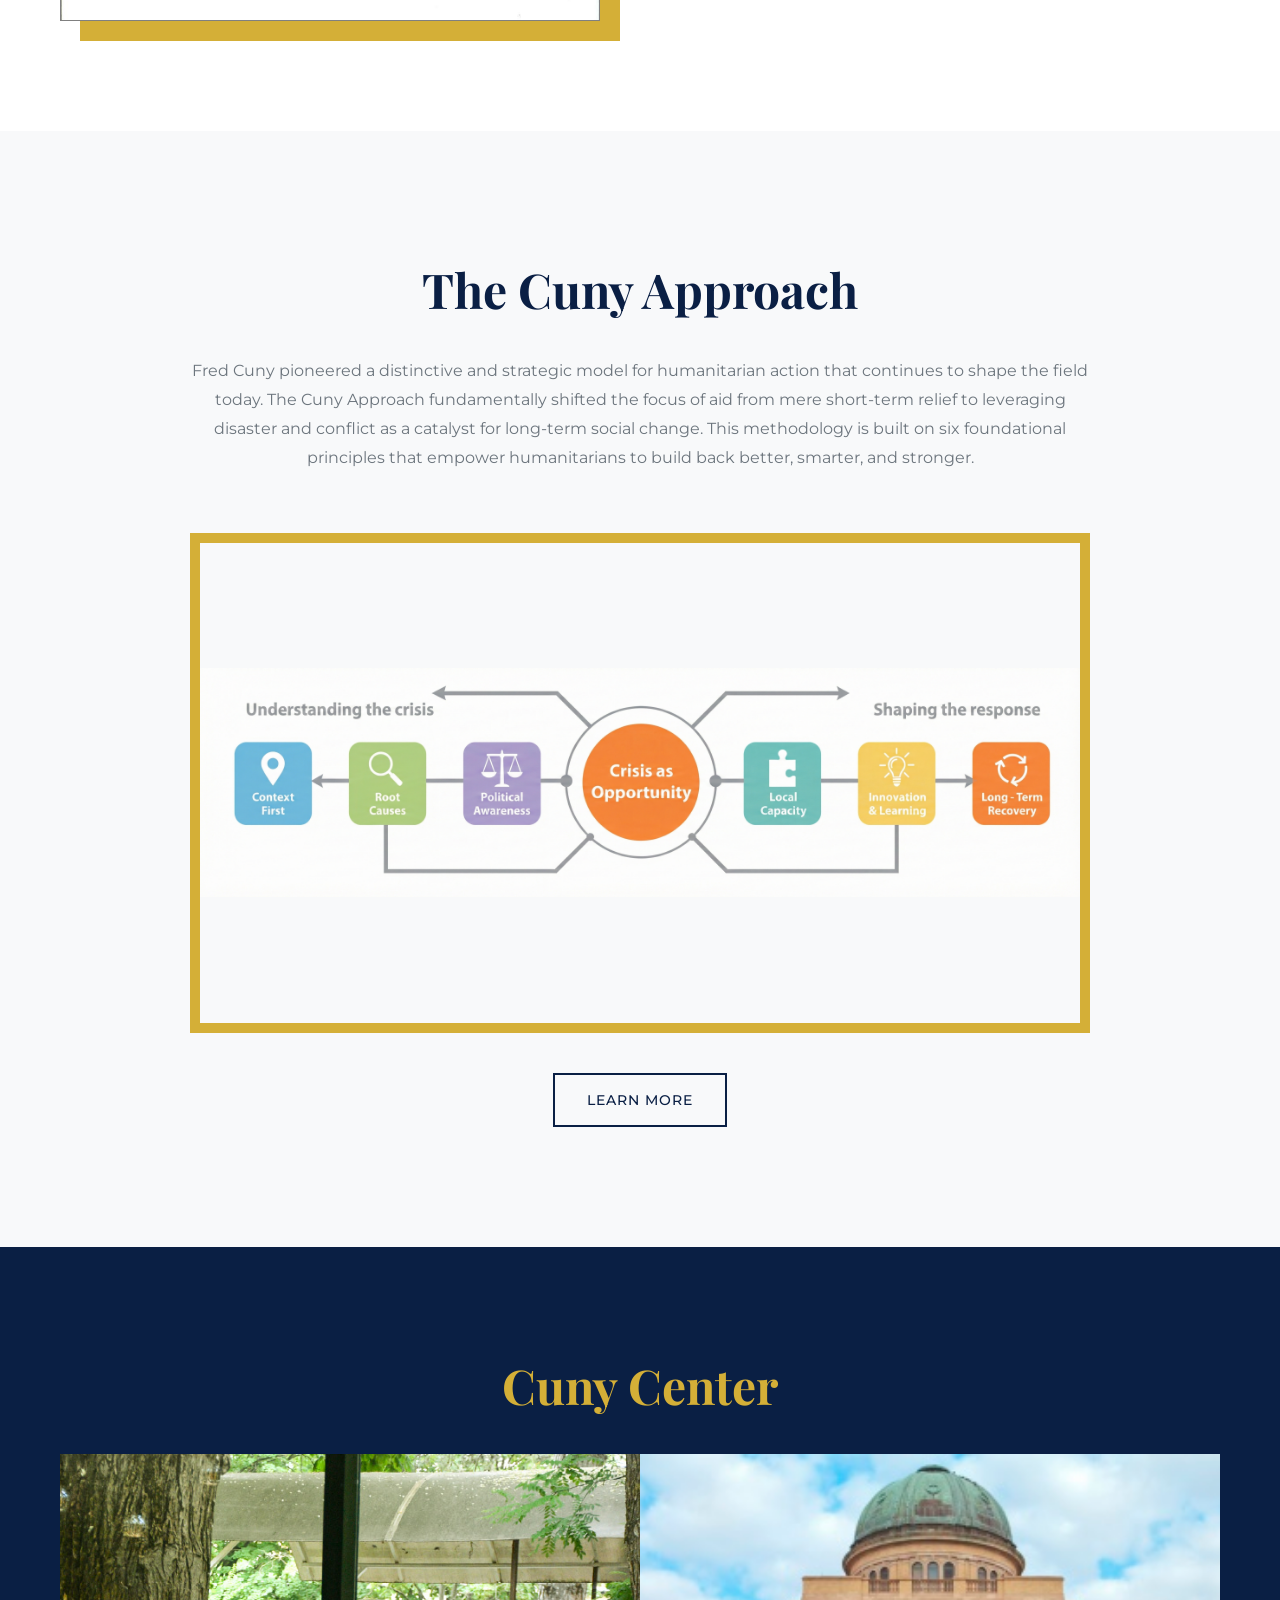
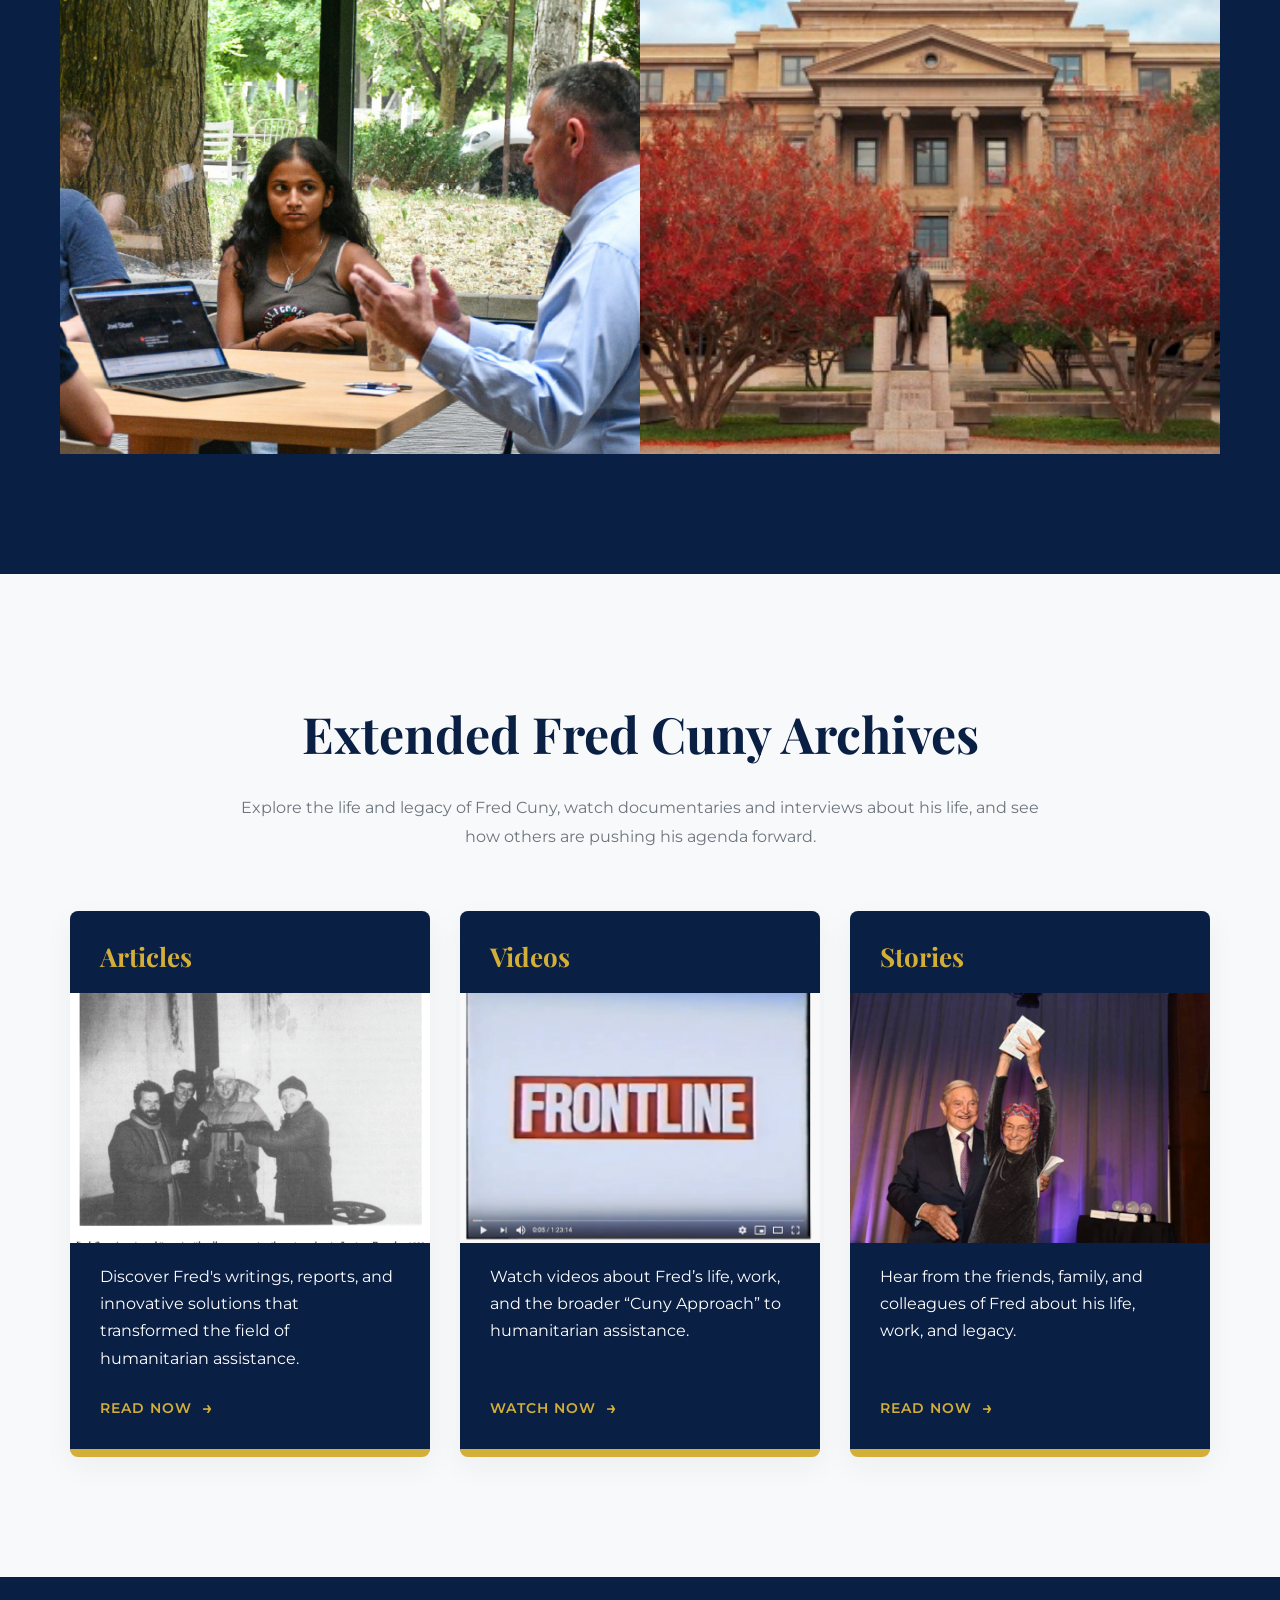
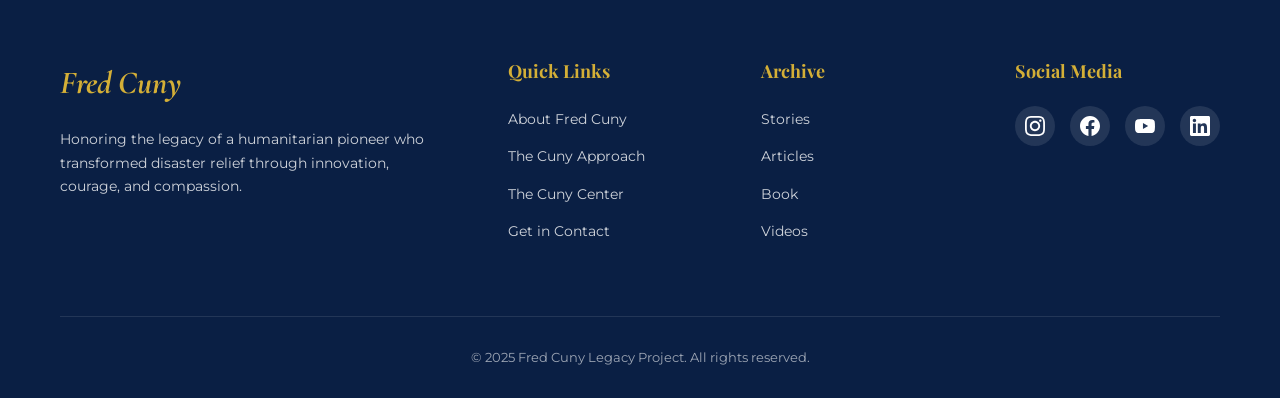
==== commit 70b78626: "s" ====
--- a/index.html
+++ b/index.html
@@ -150,7 +150,7 @@
                             <img src="images/awards.png" alt="Stories">
                         </div>
                         <p>Hear from the friends, family, and colleagues of Fred about his life, work, and legacy.</p>
-                        <button href="#" class="btn btn-outline">Watch Now</button>
+                        <button href="#" class="btn btn-outline">Read Now</button>
                     </div>
                 </a>
             </div>
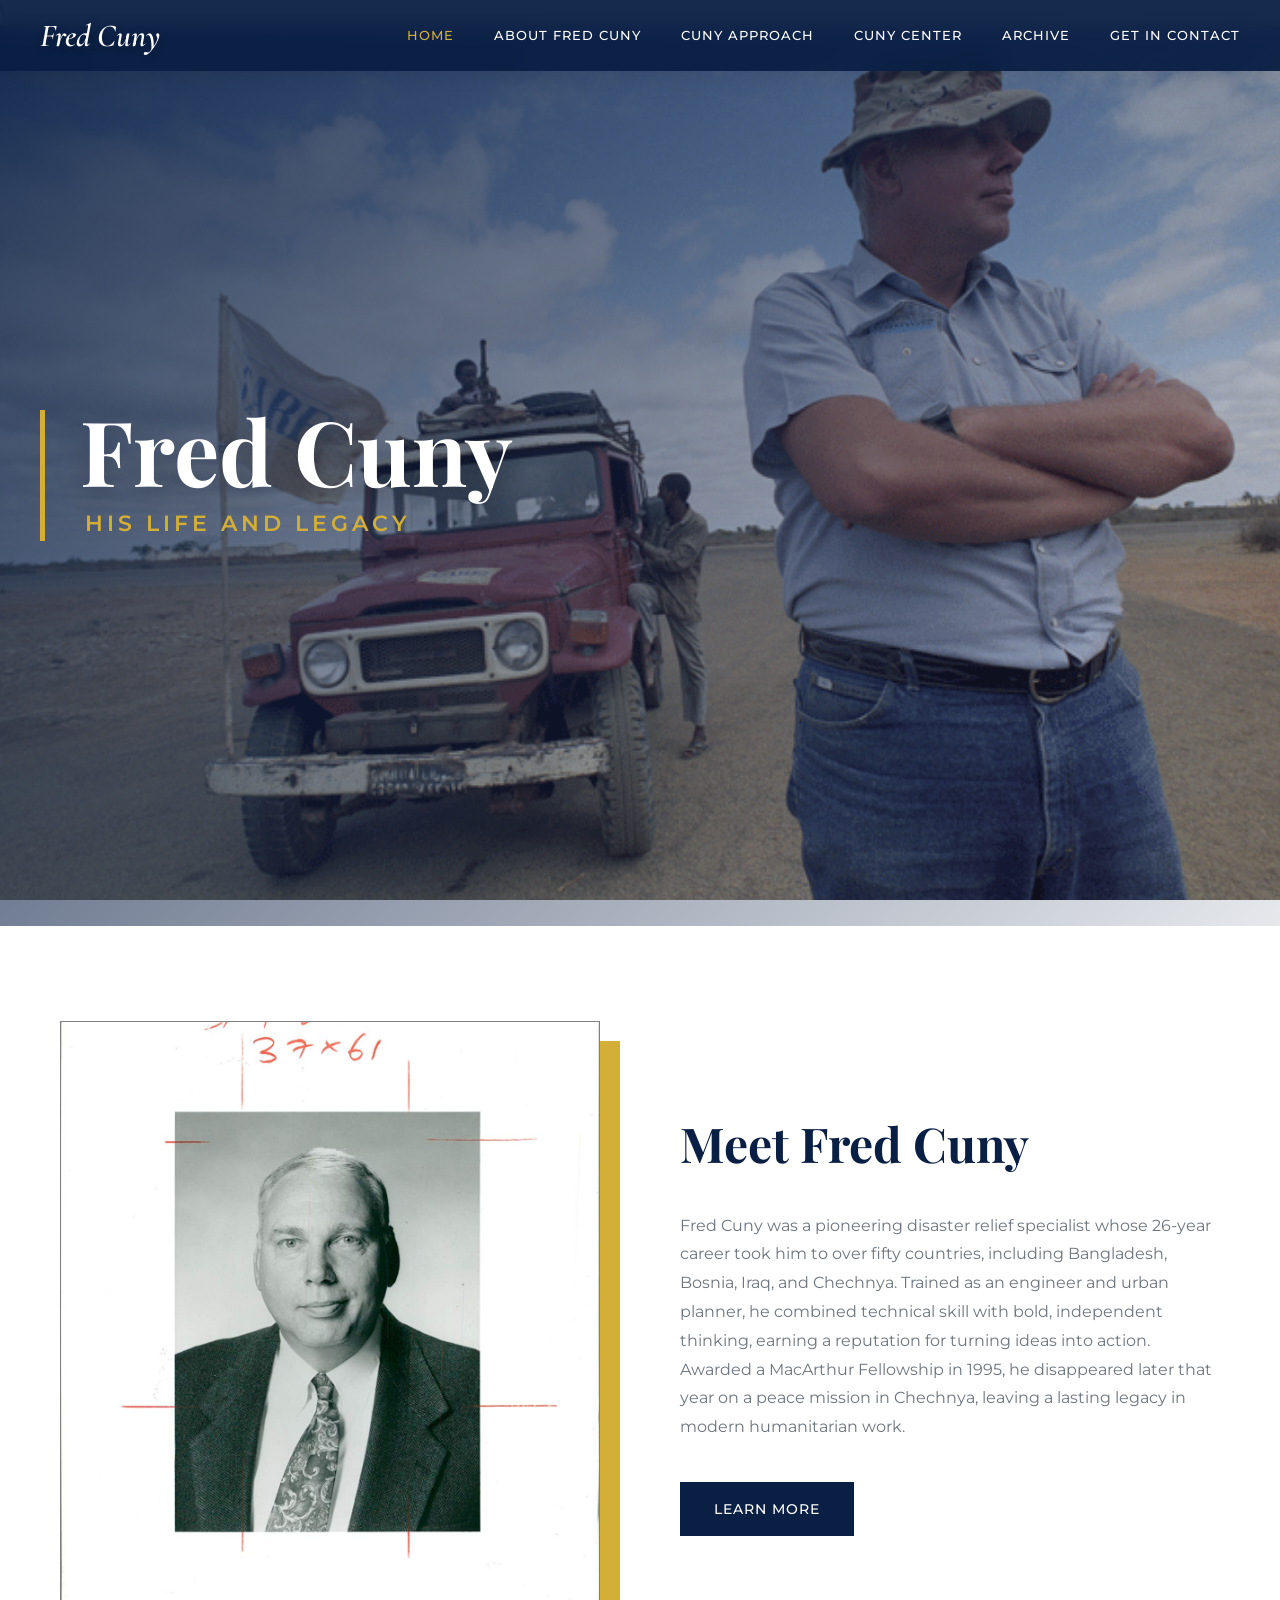
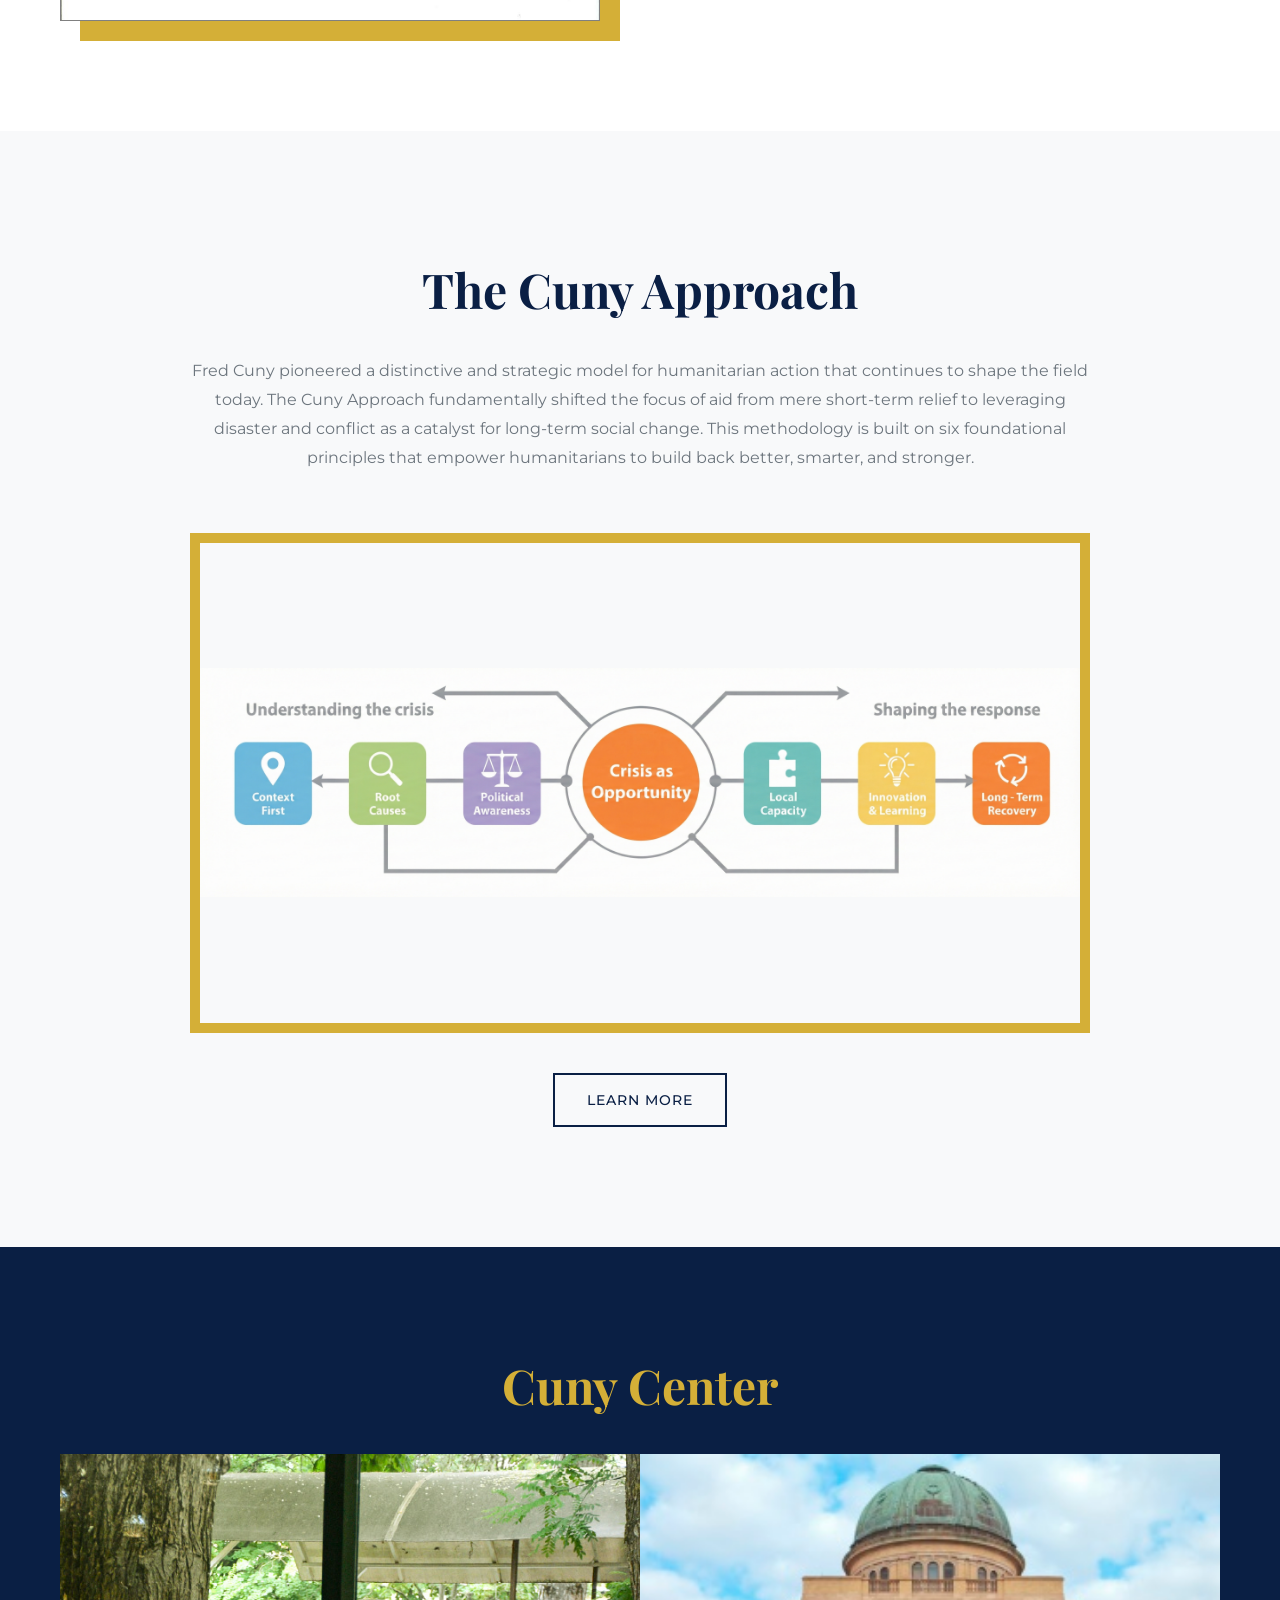
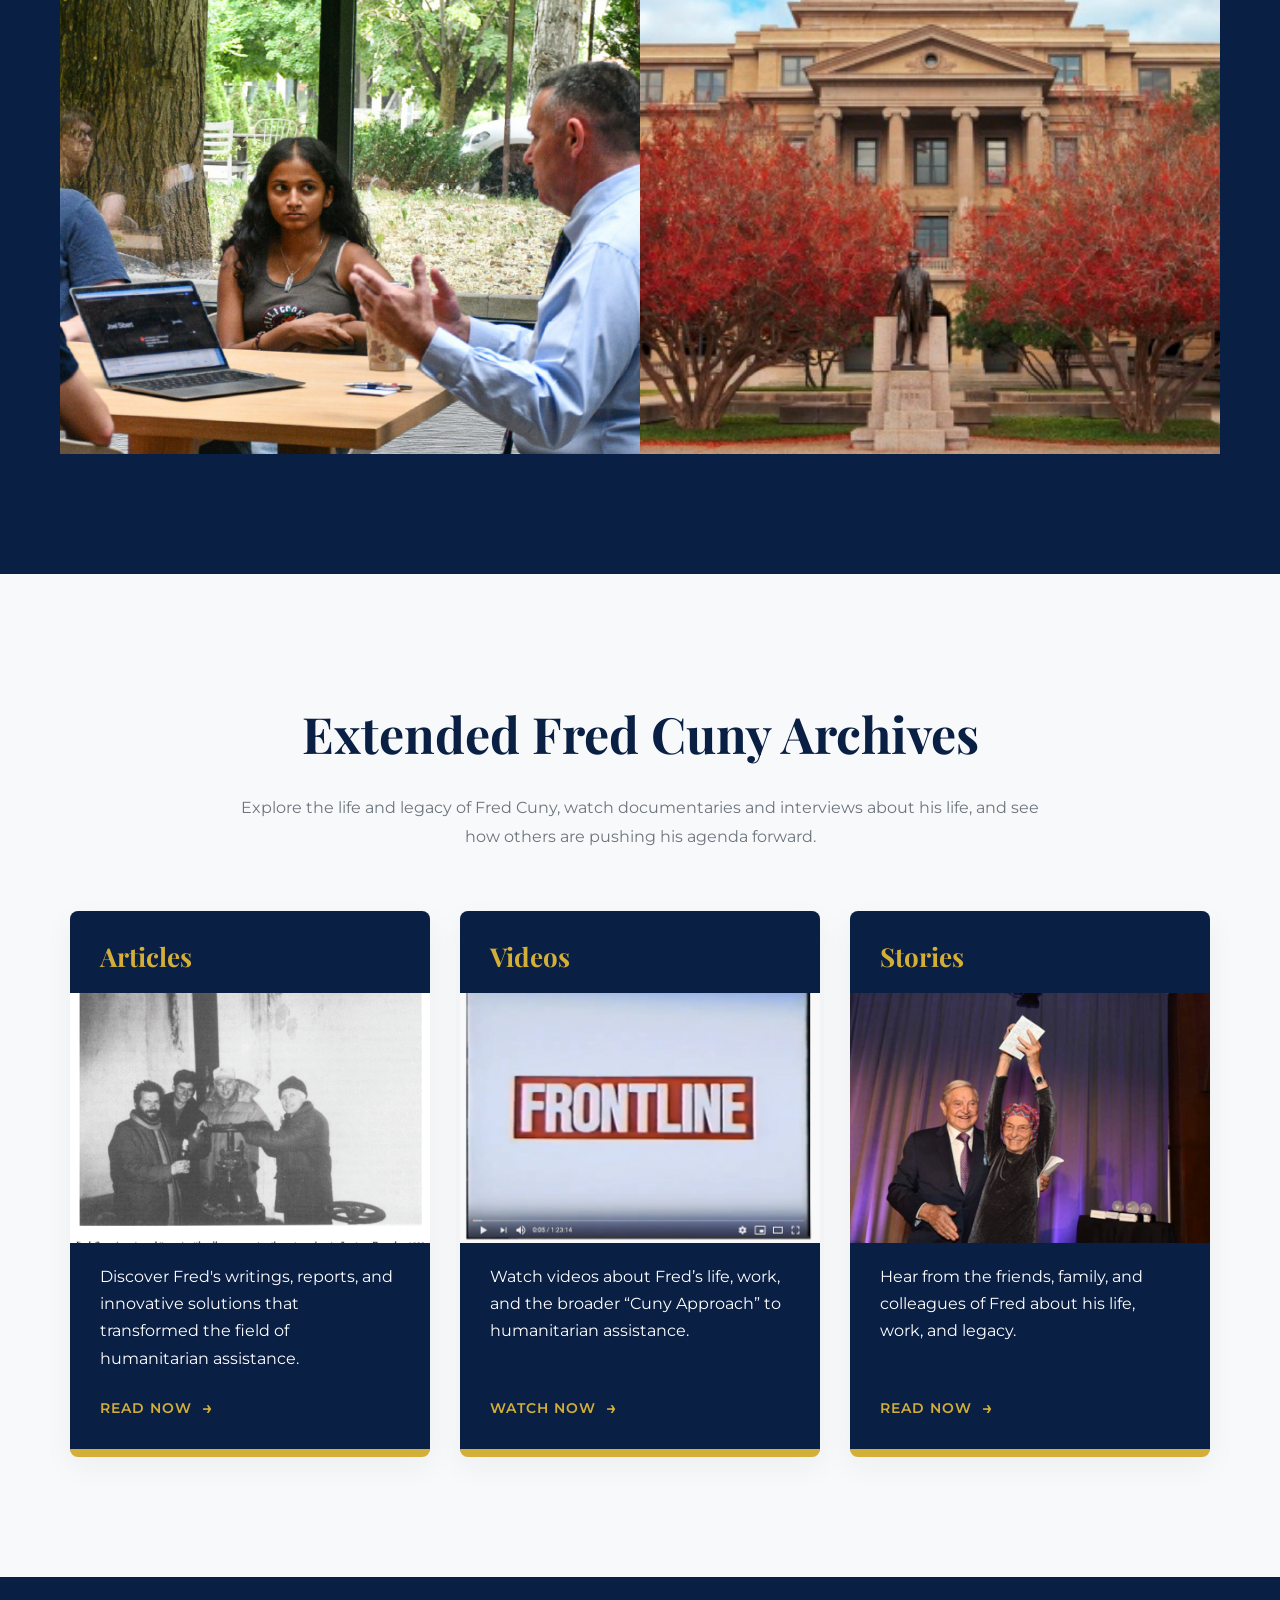
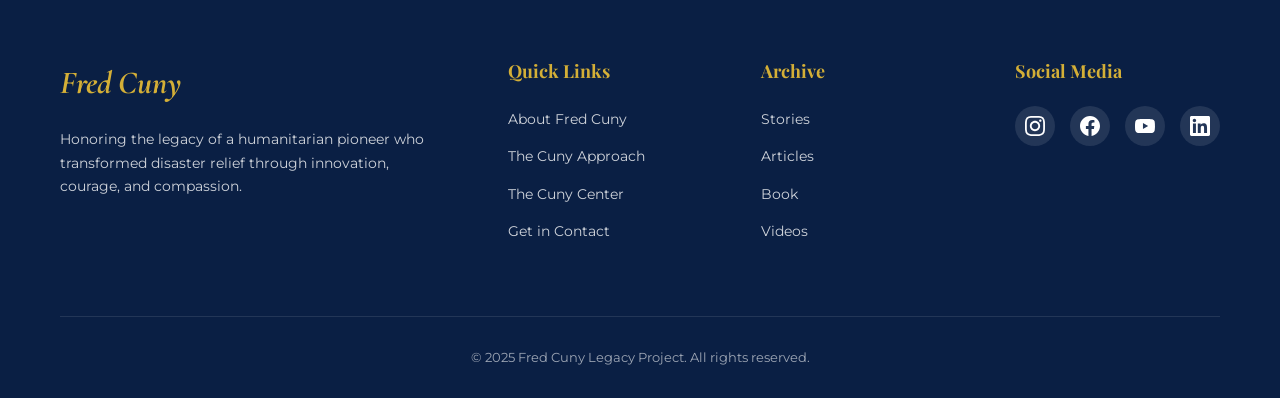
==== commit cad5545a: "second version of Articles" ====
--- a/index.html
+++ b/index.html
@@ -33,7 +33,7 @@
                 <a class="dropdown-toggle">Archive</a>
                 <div class="dropdown-menu">
                     <a href="stories.html">Stories</a>
-                    <a href="">Articles</a>
+                    <a href="articles.html">Articles</a>
                     <a href="books.html">Books</a>
                     <a href="videos.html">Videos</a>
                 </div>
--- a/styles/styles.css
+++ b/styles/styles.css
@@ -136,7 +136,7 @@
 .main-nav {
     display: flex;
     align-items: center;
-    gap: 35px;
+    gap: 40px;
 }
 
 .main-nav > a,
@@ -154,8 +154,9 @@
 .main-nav > a::after {
     content: '';
     position: absolute;
-    bottom: -5px;
-    left: 0;
+    bottom: -8px;
+    left: 50%;
+    transform: translateX(-50%);
     width: 0;
     height: 2px;
     background-color: var(--gold);
@@ -189,8 +190,9 @@
 .dropdown-toggle::after {
     content: '';
     position: absolute;
-    bottom: -5px;
-    left: 0;
+    bottom: -8px;
+    left: 50%;
+    transform: translateX(-50%);
     width: 0;
     height: 2px;
     background-color: var(--gold);
@@ -381,6 +383,7 @@
     background-size: cover;
     background-position: top;
     background-attachment: fixed;
+    overflow: hidden;
 }
 
 .hero-overlay {
@@ -389,24 +392,45 @@
     left: 0;
     right: 0;
     bottom: 0;
-    background: linear-gradient(135deg, rgba(10, 31, 68, 0.6) 0%, rgba(10, 31, 68, 0.4) 100%);
+    background: linear-gradient(135deg, rgba(10, 31, 68, 0.9) 0%, rgba(10, 31, 68, 0.1) 100%);
+    /* background: linear-gradient(
+        to bottom, 
+        rgba(10, 31, 68, 0.3) 25%, 
+        rgba(10, 31, 68, 0.4) 50%,
+        rgba(10, 31, 68, 0.9) 100%
+    ); */
 }
 
 .hero-content {
     position: relative;
     width: 100%;
     height: 100%;
+    max-width: 1400px;
     display: flex;
     align-items: center;
     justify-content: space-between;
     padding: 40px;
 }
 
+.hero-text {
+    position: relative;
+    border-left: 5px solid var(--gold); 
+    padding-left: 35px;
+    
+    /* Animation: Slide up */
+    animation: fadeInUp 1.2s ease-out forwards;
+    opacity: 0;
+    transform: translateY(30px);
+}
+
 .hero-text h1 {
     font-family: var(--font-heading);
-    font-size: 75px;
+    font-size: 90px; 
+    line-height: 0.9;
+    font-weight: 700;
     color: var(--white);
-    margin-bottom: 10px;
+    margin-bottom: 15px;
+    text-shadow: 0 10px 30px rgba(0,0,0,0.3);
 }
 
 .hero-text p {
@@ -414,8 +438,16 @@
     font-size: 22px;
     font-weight: 600;
     color: var(--gold);
-    letter-spacing: 2px;
+    letter-spacing: 4px;
     text-transform: uppercase;
+    margin-left: 5px;
+}
+
+@keyframes fadeInUp {
+    to {
+        opacity: 1;
+        transform: translateY(0);
+    }
 }
 
 @media (max-width: 768px) {
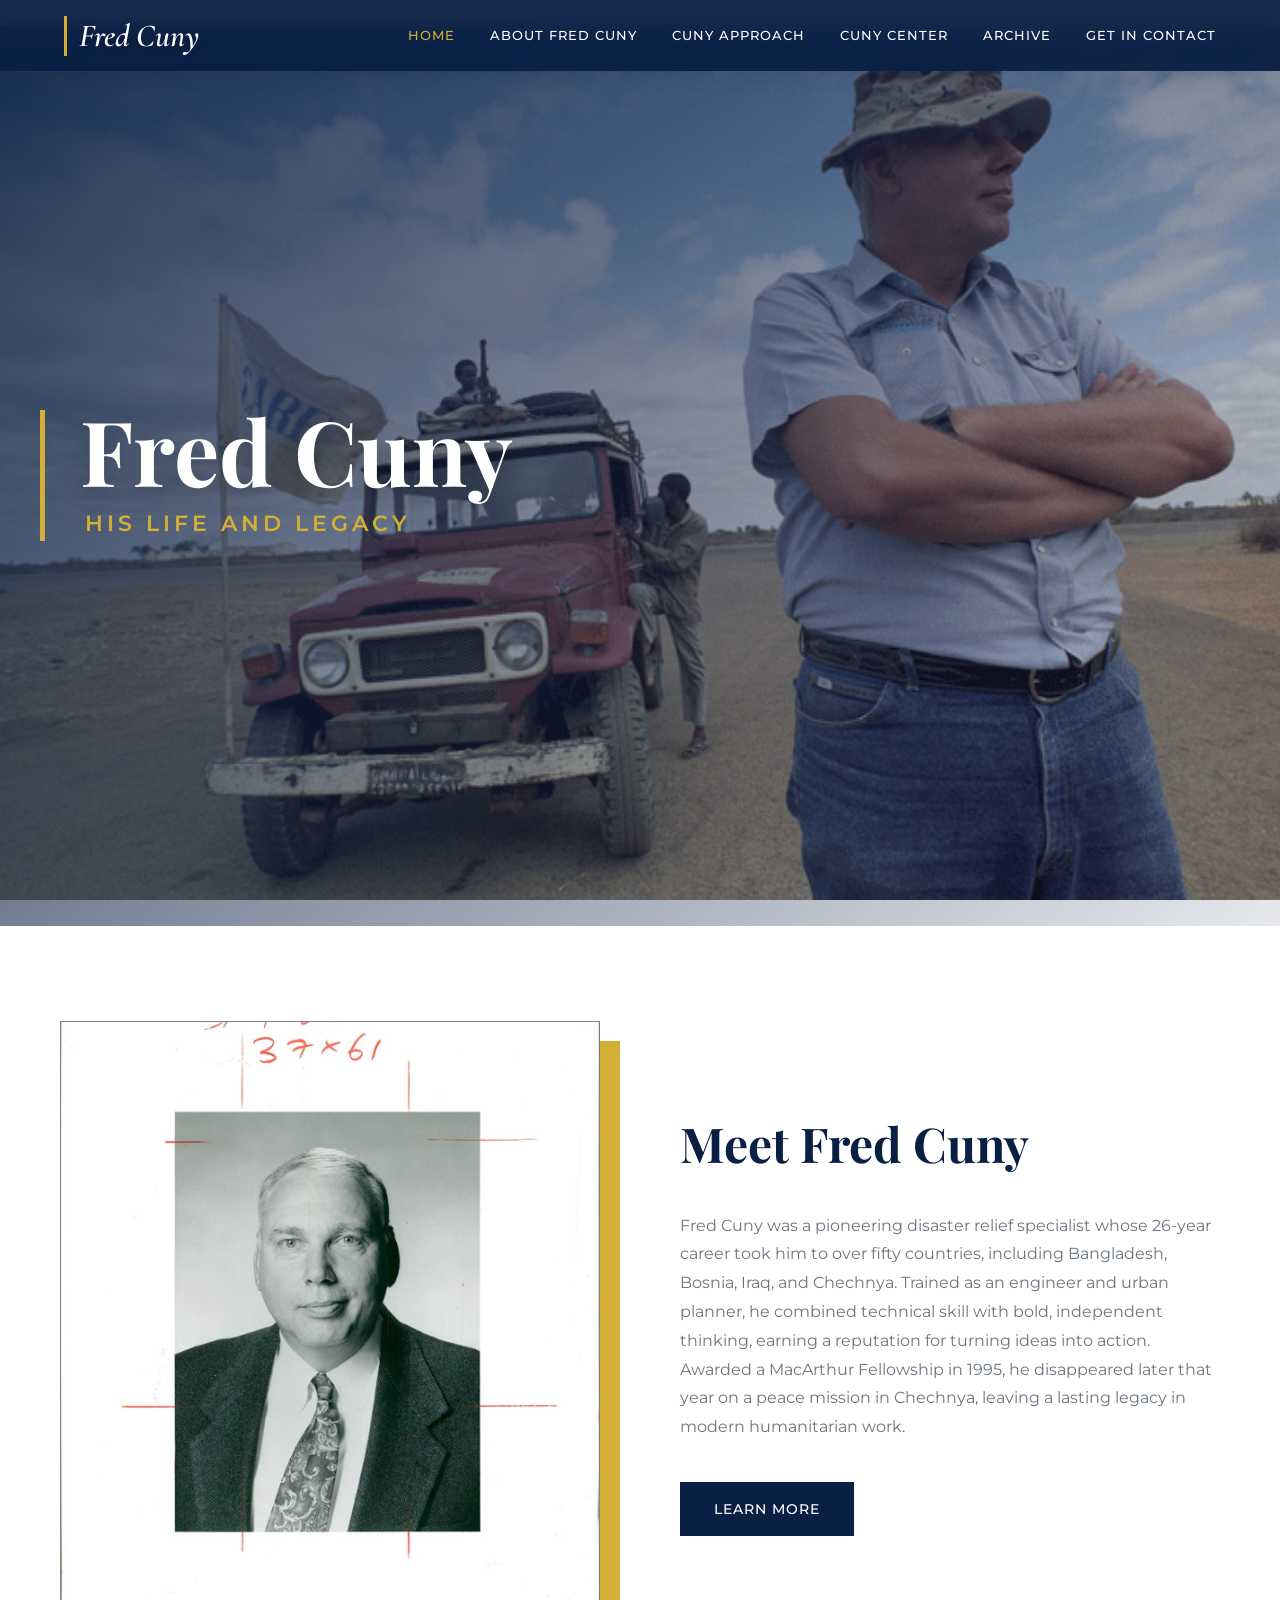
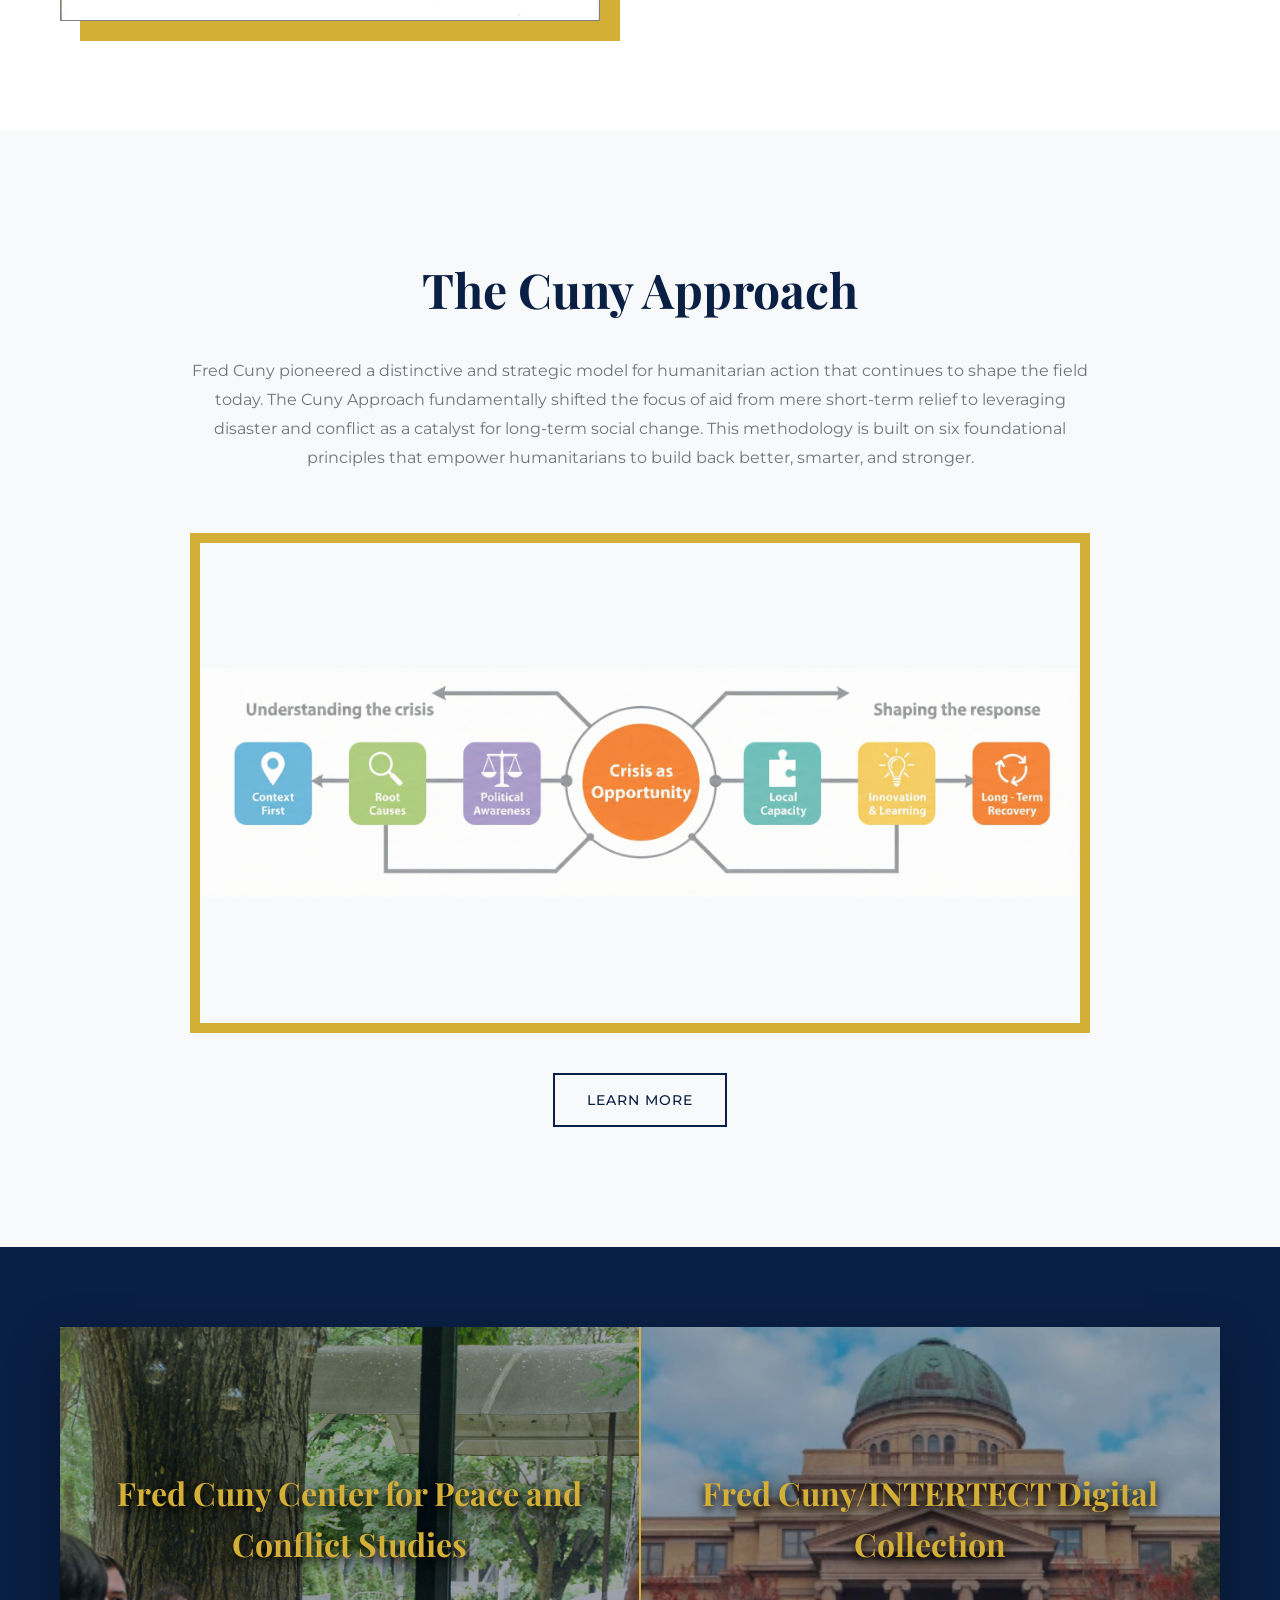
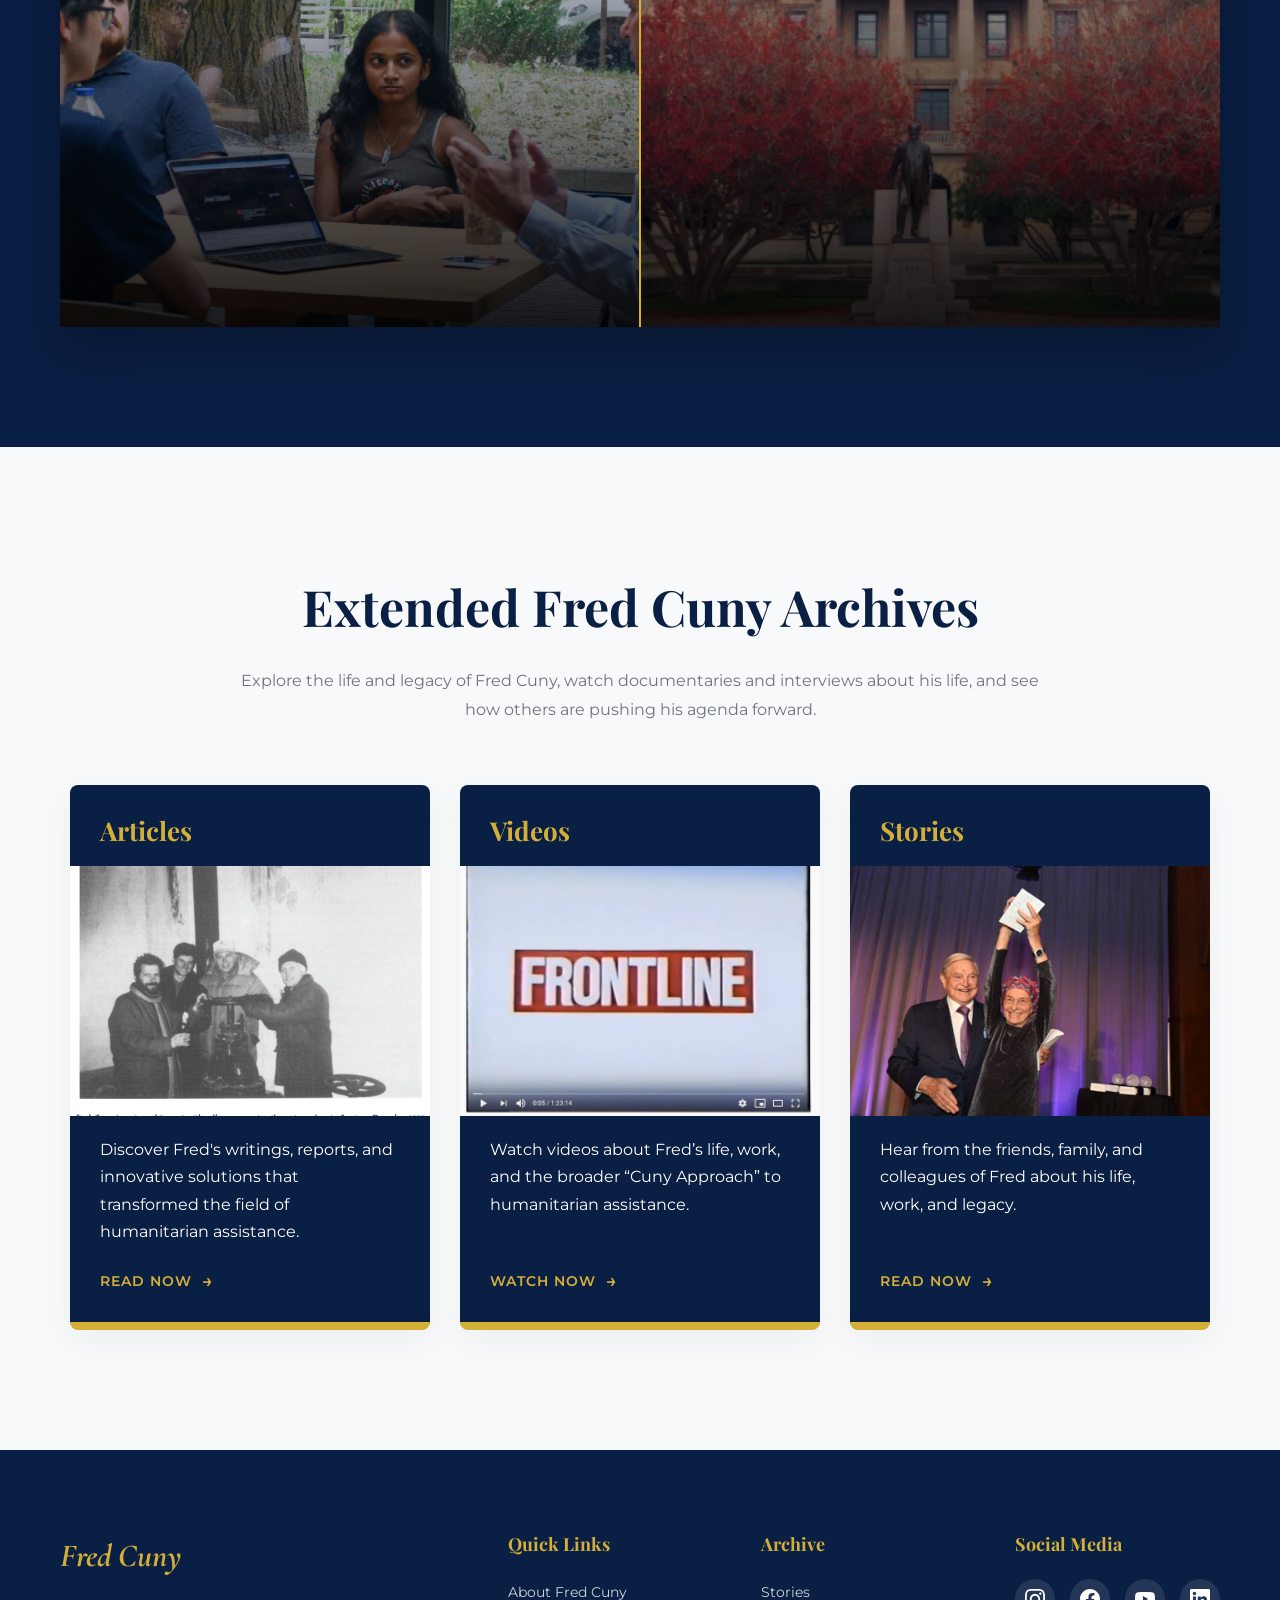
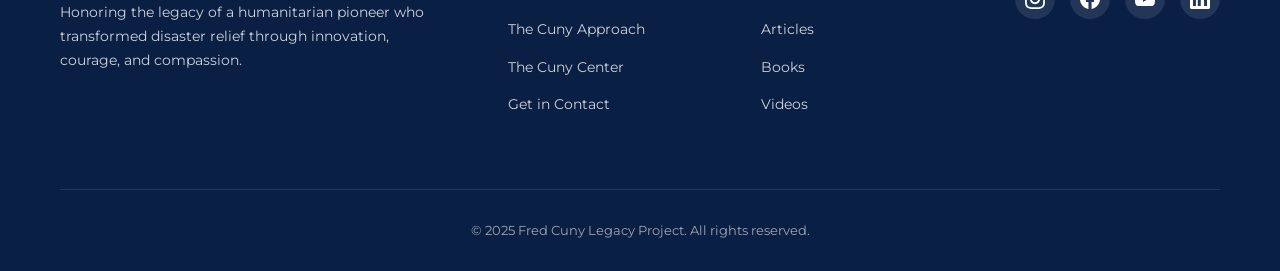
==== commit a904209c: "created the links for the footer, changed the navbar to all webpages and redesigned the cuny center " ====
--- a/index.html
+++ b/index.html
@@ -63,7 +63,7 @@
                 <div class="about-text">
                     <h2>Meet Fred Cuny</h2>
                     <p>Fred Cuny was a pioneering disaster relief specialist whose 26-year career took him to over fifty countries, including Bangladesh, Bosnia, Iraq, and Chechnya. Trained as an engineer and urban planner, he combined technical skill with bold, independent thinking, earning a reputation for turning ideas into action. Awarded a MacArthur Fellowship in 1995, he disappeared later that year on a peace mission in Chechnya, leaving a lasting legacy in modern humanitarian work.</p>
-                    <a href="#" class="btn btn-primary">Learn More</a>
+                    <a href="about.html" class="btn btn-primary">Learn More</a>
                 </div>
             </div>
         </div>
@@ -78,7 +78,7 @@
                 <div class="approach-image">
                     <img src="images/Workfrol.png" alt="Urban Planning">
                 </div>
-                <a href="#" class="btn btn-secondary">Learn More</a>
+                <a href="approach.html" class="btn btn-secondary">Learn More</a>
             </div>
         </div>
     </section>
@@ -86,7 +86,6 @@
     <!-- Cuny Center Section -->
     <section class="cuny-center" id="center">
         <div class="container">
-            <h2 class="cuny-center-title">Cuny Center</h2> <!-- <-- new title -->
             <div class="center-split">
                 <div class="split-side left-side">
                     <img src="images/cuny center kosovo.jpg" alt="The Cuny Center">
@@ -94,7 +93,7 @@
                         <div class="split-content">
                             <h3>Fred Cuny Center for Peace and Conflict Studies</h3>
                             <p>The Center at RIT Kosovo serves as an academic and research platform that leverages the Western Balkans as a "living laboratory" to educate future humanitarian leaders on the causes, management, and strategic transformation of conflict into opportunities for peace and to actively support ongoing peace processes.</p>
-                            <a href="#" class="btn btn-gold">Explore Center</a>
+                            <a href="center.html" class="btn btn-gold">Explore Center</a>
                         </div>
                     </div>
                 </div>
@@ -105,7 +104,7 @@
                         <div class="split-content">
                             <h3>Fred Cuny/INTERTECT Digital Collection</h3>
                             <p>This collection at Texas A&M houses the extensive working library, office files, and media of Fred Cuny, documenting his 26-year career in more than fifty crisis-affected countries. Portions of the collection are digitally accessible for researchers, practitioners, and students to study innovative and strategic approaches to humanitarian assistance and post-disaster recovery.</p>
-                            <a href="#" class="btn btn-gold">Explore Center</a>
+                            <a href="center.html" class="btn btn-gold">Explore Center</a>
                         </div>
                     </div>
                 </div>
@@ -168,44 +167,44 @@
                 <div class="footer-column">
                     <h4>Quick Links</h4>
                     <ul>
-                        <li><a href="#about">About Fred Cuny</a></li>
-                        <li><a href="#approach">The Cuny Approach</a></li>
-                        <li><a href="#center">The Cuny Center</a></li>
-                        <li><a href="#legacy">Get in Contact</a></li>
+                        <li><a href="about.html">About Fred Cuny</a></li>
+                        <li><a href="approach.html">The Cuny Approach</a></li>
+                        <li><a href="center.html">The Cuny Center</a></li>
+                        <li><a href="contact.html">Get in Contact</a></li>
                     </ul>
                 </div>
                 <div class="footer-column">
                     <h4>Archive</h4>
                     <ul>
-                        <li><a href="#">Stories</a></li>
-                        <li><a href="#">Articles</a></li>
-                        <li><a href="#">Book</a></li>
-                        <li><a href="#">Videos</a></li>
+                        <li><a href="stories.html">Stories</a></li>
+                        <li><a href="articles.html">Articles</a></li>
+                        <li><a href="books.html">Books</a></li>
+                        <li><a href="videos.html">Videos</a></li>
                     </ul>
                 </div>
                 <div class="footer-column">
                     <h4>Social Media</h4>
                     <div class="social-icons">
-                        <a href="#" class="social-icon" aria-label="Instagram">
+                        <a target="_blank" href="https://www.instagram.com/fredcuny_center?igsh=eTJtMXFuN2xuN3l0" class="social-icon" aria-label="Instagram">
                             <svg viewBox="0 0 24 24" fill="currentColor">
                                 <path d="M12 2.163c3.204 0 3.584.012 4.85.07 3.252.148 4.771 1.691 4.919 4.919.058 1.265.069 1.645.069 4.849 0 3.205-.012 3.584-.069 4.849-.149 3.225-1.664 4.771-4.919 4.919-1.266.058-1.644.07-4.85.07-3.204 0-3.584-.012-4.849-.07-3.26-.149-4.771-1.699-4.919-4.92-.058-1.265-.07-1.644-.07-4.849 0-3.204.013-3.583.07-4.849.149-3.227 1.664-4.771 4.919-4.919 1.266-.057 1.645-.069 4.849-.069zm0-2.163c-3.259 0-3.667.014-4.947.072-4.358.2-6.78 2.618-6.98 6.98-.059 1.281-.073 1.689-.073 4.948 0 3.259.014 3.668.072 4.948.2 4.358 2.618 6.78 6.98 6.98 1.281.058 1.689.072 4.948.072 3.259 0 3.668-.014 4.948-.072 4.354-.2 6.782-2.618 6.979-6.98.059-1.28.073-1.689.073-4.948 0-3.259-.014-3.667-.072-4.947-.196-4.354-2.617-6.78-6.979-6.98-1.281-.059-1.69-.073-4.949-.073zm0 5.838c-3.403 0-6.162 2.759-6.162 6.162s2.759 6.163 6.162 6.163 6.162-2.759 6.162-6.163c0-3.403-2.759-6.162-6.162-6.162zm0 10.162c-2.209 0-4-1.79-4-4 0-2.209 1.791-4 4-4s4 1.791 4 4c0 2.21-1.791 4-4 4zm6.406-11.845c-.796 0-1.441.645-1.441 1.44s.645 1.44 1.441 1.44c.795 0 1.439-.645 1.439-1.44s-.644-1.44-1.439-1.44z"/>
                             </svg>
                         </a>
-                        <a href="#" class="social-icon" aria-label="Facebook">
+                        <a target="_blank" href="https://www.facebook.com/share/1aByZ3epeQ/?mibextid=wwXIfr" class="social-icon" aria-label="Facebook">
                             <svg viewBox="0 0 24 24" fill="currentColor">
                                 <path d="M24 12.073c0-6.627-5.373-12-12-12s-12 5.373-12 12c0 5.99 4.388 10.954 10.125 11.854v-8.385H7.078v-3.47h3.047V9.43c0-3.007 1.792-4.669 4.533-4.669 1.312 0 2.686.235 2.686.235v2.953H15.83c-1.491 0-1.956.925-1.956 1.874v2.25h3.328l-.532 3.47h-2.796v8.385C19.612 23.027 24 18.062 24 12.073z"/>
                             </svg>
                         </a>
-                        <a href="#" class="social-icon" aria-label="YouTube">
+                        <a target="_blank" href="https://youtube.com/@ritkcenterpeaceandconflict?si=u8kM3UurFoBSCQ4j" class="social-icon" aria-label="YouTube">
                             <svg viewBox="0 0 24 24" fill="currentColor">
                                 <path d="M23.498 6.186a3.016 3.016 0 0 0-2.122-2.136C19.505 3.545 12 3.545 12 3.545s-7.505 0-9.377.505A3.017 3.017 0 0 0 .502 6.186C0 8.07 0 12 0 12s0 3.93.502 5.814a3.016 3.016 0 0 0 2.122 2.136c1.871.505 9.376.505 9.376.505s7.505 0 9.377-.505a3.015 3.015 0 0 0 2.122-2.136C24 15.93 24 12 24 12s0-3.93-.502-5.814zM9.545 15.568V8.432L15.818 12l-6.273 3.568z"/>
                             </svg>
                         </a>
-                        <a href="#" class="social-icon" aria-label="LinkedIn">
+                        <a target="_blank" href="https://www.linkedin.com/company/fredcunycenter/" class="social-icon" aria-label="LinkedIn">
                             <svg viewBox="0 0 24 24" fill="currentColor">
                                 <path d="M20.447 20.452h-3.554v-5.569c0-1.328-.027-3.037-1.852-3.037-1.853 0-2.136 1.445-2.136 2.939v5.667H9.351V9h3.414v1.561h.046c.477-.9 1.637-1.85 3.37-1.85 3.601 0 4.267 2.37 4.267 5.455v6.286zM5.337 7.433c-1.144 0-2.063-.926-2.063-2.065 0-1.138.92-2.063 2.063-2.063 1.14 0 2.064.925 2.064 2.063 0 1.139-.925 2.065-2.064 2.065zm1.782 13.019H3.555V9h3.564v11.452zM22.225 0H1.771C.792 0 0 .774 0 1.729v20.542C0 23.227.792 24 1.771 24h20.451C23.2 24 24 23.227 24 22.271V1.729C24 .774 23.2 0 22.222 0h.003z"/>
                             </svg>
-                        </a>                        
+                        </a>
                     </div>
                 </div>
             </div>
--- a/styles/styles.css
+++ b/styles/styles.css
@@ -115,12 +115,32 @@
     right: 0;
     background-color: rgba(10, 31, 68, 0.95);
     backdrop-filter: blur(10px);
-    padding: 10px 40px;
+    padding: 10px 5%;
     display: flex;
     align-items: center;
     justify-content: space-between;
     z-index: 1000;
     box-shadow: 0 2px 20px rgba(0, 0, 0, 0.1);
+}
+
+.logo {
+    position: relative;
+    padding-left: 15px;
+    
+    opacity: 0;
+    animation: slideDownFade 0.8s ease-out forwards;
+}
+
+.logo::before {
+    content: '';
+    position: absolute;
+    left: 0;
+    top: 50%;
+    transform: translateY(-50%);
+    
+    width: 3px;
+    height: 40px;
+    background-color: var(--gold);
 }
 
 .logo h1 {
@@ -136,7 +156,7 @@
 .main-nav {
     display: flex;
     align-items: center;
-    gap: 40px;
+    gap: 35px;
 }
 
 .main-nav > a,
@@ -158,7 +178,7 @@
     left: 50%;
     transform: translateX(-50%);
     width: 0;
-    height: 2px;
+    height: 1px;
     background-color: var(--gold);
     transition: width 0.3s ease;
 }
@@ -194,7 +214,7 @@
     left: 50%;
     transform: translateX(-50%);
     width: 0;
-    height: 2px;
+    height: 1px;
     background-color: var(--gold);
     transition: width 0.3s ease;
 }
@@ -251,6 +271,7 @@
     background-color: rgba(212, 175, 55, 0.1);
     color: var(--gold);
     border-left-color: var(--gold);
+    padding-left: 30px;
 }
 
 /* ===== Hamburger Menu ===== */
@@ -362,15 +383,18 @@
     }
     
     .menu-toggle:checked ~ .hamburger span:nth-child(1) {
-        transform: rotate(45deg) translateY(9px);
-    }
-    
+        transform: translateY(9px) rotate(45deg);
+        transform-origin: center;
+    }
+
     .menu-toggle:checked ~ .hamburger span:nth-child(2) {
         opacity: 0;
-    }
-    
+        transform: scale(0);
+    }
+
     .menu-toggle:checked ~ .hamburger span:nth-child(3) {
-        transform: rotate(-45deg) translateY(-9px);
+        transform: translateY(-9px) rotate(-45deg);
+        transform-origin: center;
     }
 }
 
@@ -557,9 +581,9 @@
     }
 }
 
-/* ===== Cuny Center Section ===== */
+/* ===== Cuny Center Section (Final: No Mobile Hover + Fluid Height) ===== */
 .cuny-center {
-    padding: 100px 0 120px 0;
+    padding: 80px 0 120px 0;
     background-color: var(--navy-blue);
 }
 
@@ -568,58 +592,85 @@
     font-size: 48px;
     color: var(--gold);
     text-align: center;
-    margin-top: 0px;
-    margin-bottom: 30px;
+    margin-top: 0;
+    margin-bottom: 40px;
+    position: relative;
+    z-index: 2;
 }
 
 .center-split {
-    position: relative;
     display: flex;
+    align-items: stretch;
     height: 600px;
+    width: 100%;
+    max-width: 1400px;
+    margin: 0 auto;
+    box-shadow: 0 20px 50px rgba(0,0,0,0.3);
     overflow: hidden;
 }
 
 .split-side {
     position: relative;
     flex: 1;
+    height: 100%;
+    transition: flex 0.6s cubic-bezier(0.25, 1, 0.5, 1);
     overflow: hidden;
-    transition: all 0.5s ease;
+    cursor: pointer;
+    border-right: 2px solid var(--gold);
+}
+
+.split-side:last-child {
+    border-right: none;
 }
 
 .split-side img {
     width: 100%;
     height: 100%;
     object-fit: cover;
-    background-position: right;
-    transition: all 0.5s ease;
-}
-
+    transition: transform 0.8s ease;
+    filter: brightness(0.8);
+}
+
+/* ===== The Overlay ===== */
 .split-overlay {
     position: absolute;
     top: 0;
     left: 0;
     right: 0;
     bottom: 0;
-    background-color: rgba(10, 31, 68, 0.95);
+    
+    background-color: rgba(10, 31, 68, 0.25); 
+    background-image: linear-gradient(to top, rgba(0,0,0,0.8), transparent 50%);
+    
     display: flex;
+    flex-direction: column;
+    justify-content: flex-start;
+    padding-top: 140px; 
     align-items: center;
-    justify-content: center;
-    opacity: 0;
-    transition: opacity 0.5s ease;
-    padding: 60px;
-}
-
+    padding-left: 20px; 
+    padding-right: 20px;
+    
+    opacity: 1; 
+    transition: background-color 0.4s ease;
+    z-index: 2;
+}
+
+/* ===== Content Styling ===== */
 .split-content {
     text-align: center;
-    transform: translateY(20px);
-    transition: transform 0.5s ease;
+    width: 100%;
+    max-width: 95%; 
 }
 
 .split-content h3 {
     font-family: var(--font-heading);
-    font-size: 36px;
+    font-size: 32px; 
     color: var(--gold);
     margin-bottom: 20px;
+    text-shadow: 0 4px 10px rgba(0,0,0,1), 0 0 30px rgba(0,0,0,0.8);
+    
+    transform: translateY(0);
+    transition: transform 0.5s ease;
 }
 
 .split-content p {
@@ -627,94 +678,154 @@
     line-height: 1.8;
     color: var(--white);
     margin-bottom: 30px;
-}
-
-.split-divider {
-    position: absolute;
-    top: 0;
-    left: 50%;
-    width: 4px;
-    height: 100%;
-    background: linear-gradient(135deg, var(--gold) 0%, var(--gold-light) 100%);
-    transform: translateX(-50%) skewX(-5deg);
-    z-index: 10;
-    box-shadow: 0 0 20px rgba(212, 175, 55, 0.5);
-}
-
-/* Hover Effects */
+    
+    opacity: 0;
+    transform: translateY(20px);
+    transition: all 0.4s ease;
+}
+
+/* ===== BUTTON STYLE (Solid Gold) ===== */
+.split-content .btn {
+    background-color: var(--gold);
+    color: var(--navy-blue);
+    border: 2px solid var(--gold);
+    display: inline-block;
+    padding: 14px 32px;
+    font-family: var(--font-body);
+    font-size: 14px;
+    font-weight: 500;
+    text-transform: uppercase;
+    letter-spacing: 1px;
+    cursor: pointer;
+    text-decoration: none;
+    
+    opacity: 0; 
+    transform: translateY(20px);
+    transition: all 0.3s ease;
+}
+
+.split-content .btn::after {
+    display: none;
+}
+
+.split-content .btn:hover {
+    background-color: var(--gold-light);
+    border-color: var(--gold-light);
+    transform: translateY(-2px);
+    color: var(--navy-blue);
+}
+
+/* ===== Desktop Hover Interactions ONLY ===== */
+/* These rules will be overridden in the Mobile media query below */
+.split-side:hover {
+    flex: 1.5; 
+}
+
 .split-side:hover .split-overlay {
+    background-color: rgba(10, 31, 68, 0.95);
+    background-image: none;
+}
+
+.split-side:hover .split-content p,
+.split-side:hover .split-content .btn {
     opacity: 1;
-}
-
-.split-side:hover .split-content {
     transform: translateY(0);
-}
-
-/* .left-side:hover ~ .right-side img {
-    filter: brightness(0.3);
-} */
-
-.right-side:hover img {
-    filter: brightness(1);
-}
-
-.left-side:hover img {
-    filter: brightness(1);
-}
-
-.split-side:hover {
-    flex: 1;
-}
-
-.left-side img {
-    object-position: 70% center;
-}
-
+    transition-delay: 0.1s;
+}
+
+.split-side:hover img {
+    transform: scale(1.005); 
+}
+
+/* ===== Mobile Responsiveness (No Hover + Fluid Height) ===== */
 @media (max-width: 992px) {
+    .cuny-center {
+        padding: 60px 0 80px 0;
+    }
 
     .cuny-center-title {
-        font-size: 35px;
+        font-size: 36px;
+        margin-bottom: 30px;
     }
 
     .center-split {
         flex-direction: column;
         height: auto;
-    }
-    
+        box-shadow: none;
+    }
+
     .split-side {
-        height: 400px;
-    }
-    
-    .split-divider {
+        height: auto; 
+        min-height: 400px;
+        width: 100%;
+        border-right: none;
+        border-bottom: 4px solid var(--gold); 
+        flex: none; 
+        display: flex;
+        flex-direction: column;
+    }
+    
+    /* Image Position */
+    .split-side img {
+        position: absolute;
+        top: 0;
         left: 0;
-        top: 50%;
+        height: 100%;
         width: 100%;
-        height: 4px;
-        transform: translateY(-50%) skewY(-2deg);
-    }
-    
-    .left-side:hover ~ .right-side img {
-        filter: brightness(1);
-    }
-    
-    .right-side:hover img {
-        filter: brightness(1);
-    }
-
-    .split-side img {
-        width: 100%;
-        height: 620px;
-        object-fit: cover;
-        transition: all 0.5s ease;
-    }
-
+        z-index: 0;
+    }
+    
+    .split-side:last-child {
+        border-bottom: none;
+    }
+    
+    /* Overlay Structure */
+    .split-overlay {
+        position: relative; 
+        top: auto; left: auto; right: auto; bottom: auto;
+        justify-content: center;
+        padding: 60px 20px;
+        background-color: rgba(10, 31, 68, 0.9); 
+        background-image: none;
+    }
+    
+    /* Content Always Visible */
+    .split-content {
+        max-width: 100%;
+        transform: translateY(0);
+    }
+    
     .split-content h3 {
-        font-size: 29px;
+        font-size: 26px; 
+        text-shadow: none;
+        margin-bottom: 15px;
+        transform: translateY(0);
     }
 
     .split-content p {
-        font-size: 18px;
-        line-height: 1.4;
+        font-size: 15px;
+        opacity: 1;
+        transform: translateY(0);
+        margin-bottom: 25px;
+    }
+    
+    .split-content .btn {
+        opacity: 1;
+        transform: translateY(0);
+    }
+
+    /* === DISABLE HOVER EFFECTS ON MOBILE === */
+    /* This overrides the desktop hover rules so nothing moves on tap */
+    .split-side:hover {
+        flex: none;
+    }
+
+    .split-side:hover img {
+        transform: none; /* No Zoom */
+    }
+
+    .split-side:hover .split-overlay {
+        background-color: rgba(10, 31, 68, 0.9); /* Keep the same static blue */
     }
 }
 
@@ -1095,4 +1206,39 @@
         right: 20px;
         opacity: 0.85;
     }
+}
+
+/* ===== Navbar Loading Animation ===== */
+@keyframes slideDownFade {
+    from {
+        opacity: 0;
+        transform: translateY(-30px)
+    }
+    to {
+        opacity: 1;
+        transform: translateY(0);
+    }
+}
+
+.logo {
+    opacity: 0;
+    animation: slideDownFade 0.8s ease-out forwards;
+}
+
+/* 3. Animate the Desktop Links */
+.main-nav {
+    opacity: 0;
+    animation: slideDownFade 0.8s ease-out forwards;
+}
+
+@media (max-width: 992px) {
+    .main-nav {
+        opacity: 1; 
+        animation: none;
+    }
+
+    .hamburger {
+        opacity: 0;
+        animation: slideDownFade 0.8s ease-out 0.2s forwards;
+    }
 }
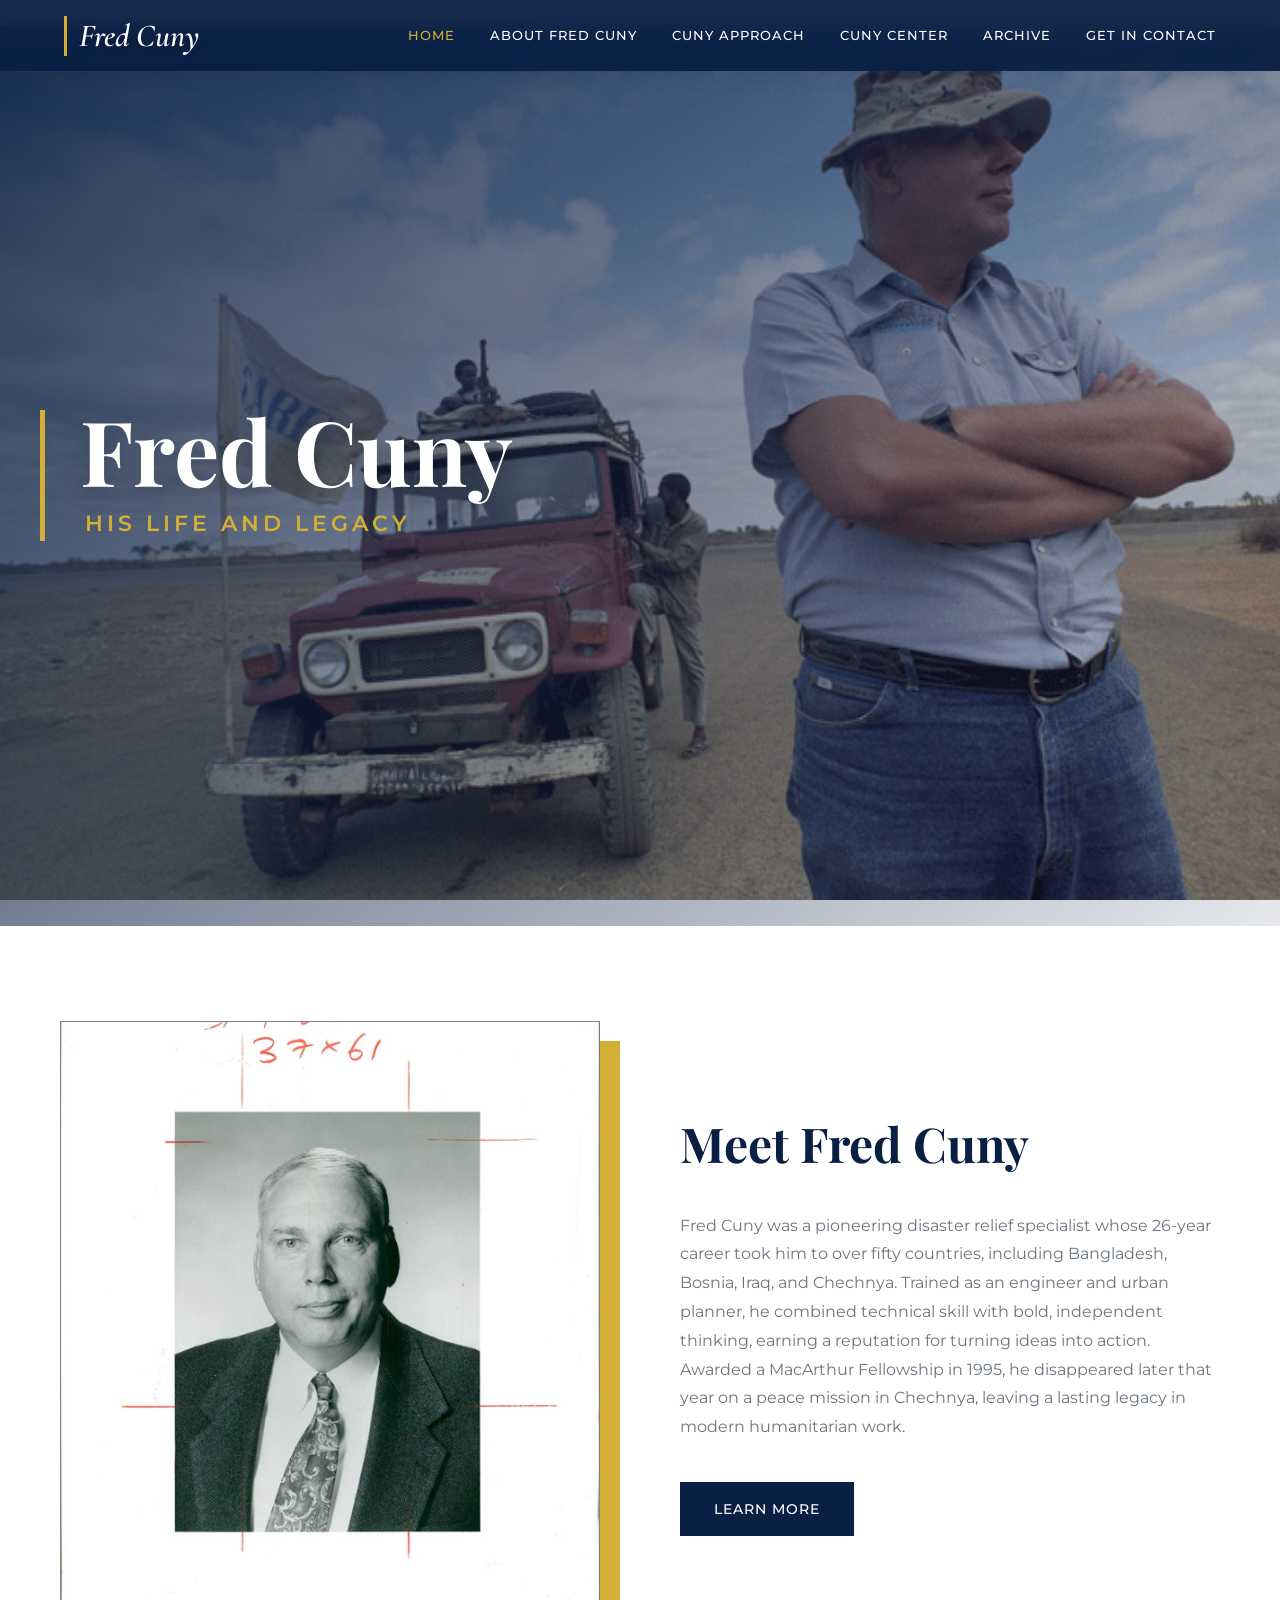
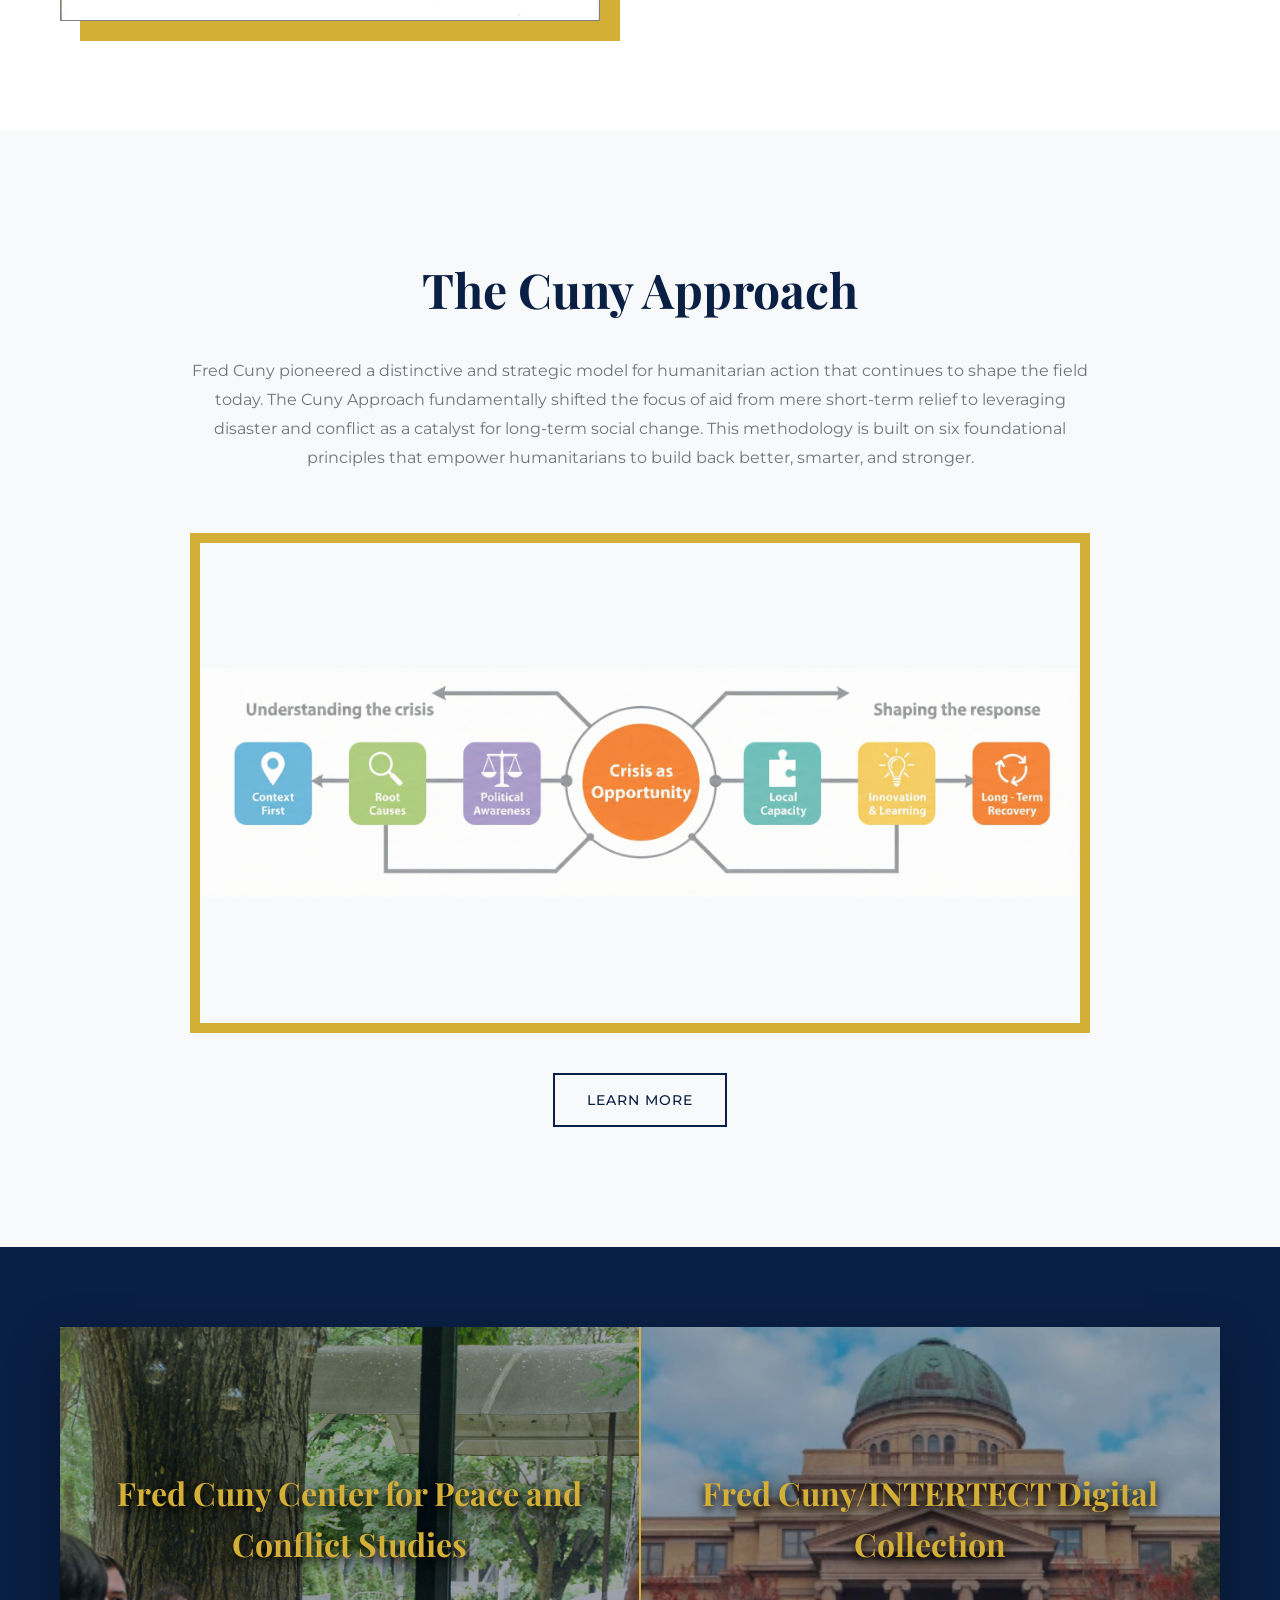
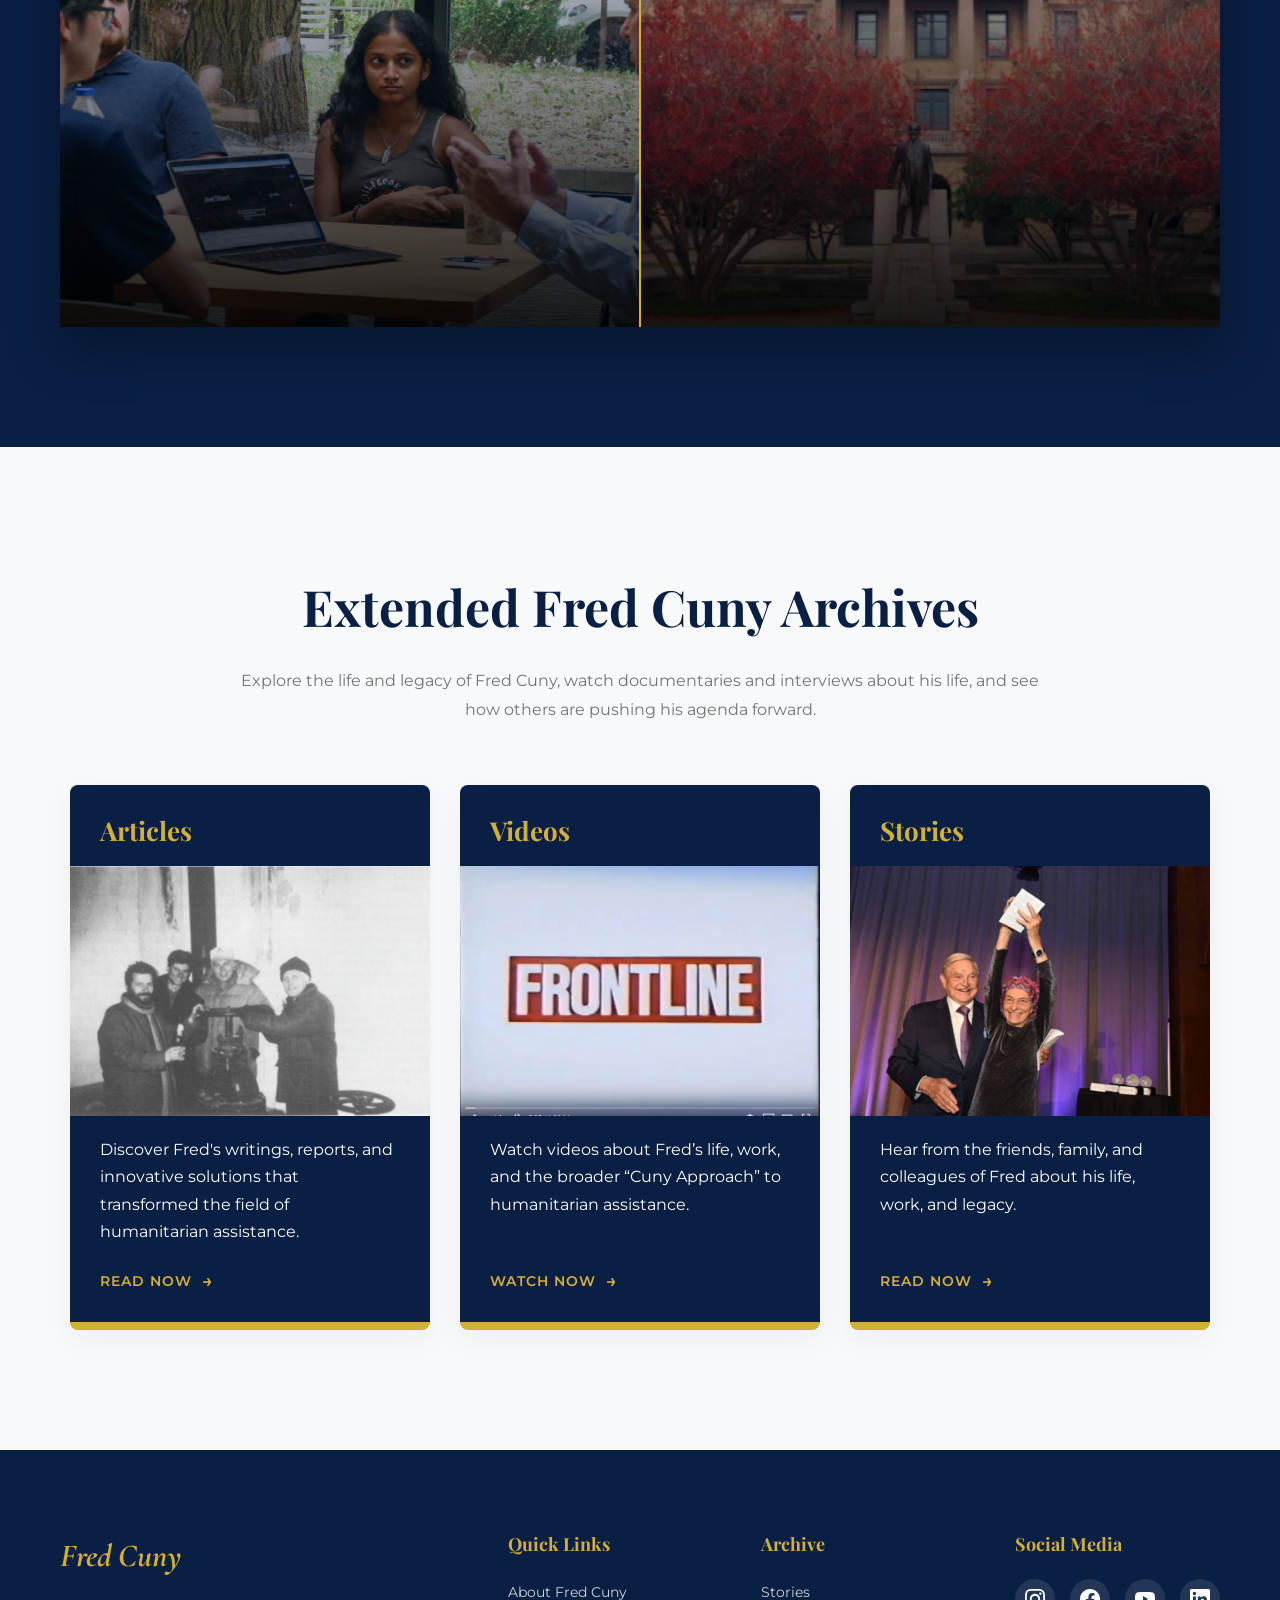
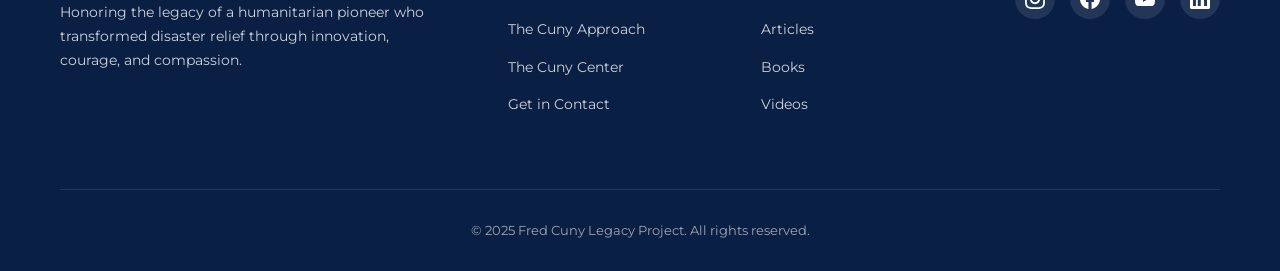
==== commit 558a06b1: "FINAL CHANGES" ====
--- a/index.html
+++ b/index.html
@@ -124,7 +124,7 @@
                     <div class="card">
                         <h3>Articles</h3>
                         <div class="card-image">
-                            <img src="images/articles.png" alt="Articles">
+                            <img src="images/articles1.png" alt="Articles">
                         </div>
                         <p>Discover Fred's writings, reports, and innovative solutions that transformed the field of humanitarian assistance.</p>
                         <button href="#" class="btn btn-outline">Read Now</button>
@@ -135,7 +135,7 @@
                     <div class="card">
                         <h3>Videos</h3>
                         <div class="card-image">
-                            <img src="images/videos.png" alt="Videos">
+                            <img src="images/videos1.png" alt="Videos">
                         </div>
                         <p>Watch videos about Fred’s life, work, and the broader “Cuny Approach” to humanitarian assistance.</p>
                         <button href="#" class="btn btn-outline">Watch Now</button>
--- a/styles/styles.css
+++ b/styles/styles.css
@@ -301,7 +301,7 @@
     }
     
     .logo h1 {
-        font-size: 28px;
+        font-size: 34px;
     }
     
     .hamburger {
@@ -1093,12 +1093,12 @@
 /* ===== Additional Mobile Responsiveness ===== */
 @media (max-width: 576px) {
     .logo {
-        left: 20px;
-    }
-    
-    .logo h1 {
+        left: 0px;
+    }
+    
+    /* .logo h1 {
         font-size: 36px;
-    }
+    } */
     
     .hamburger {
         right: 20px;
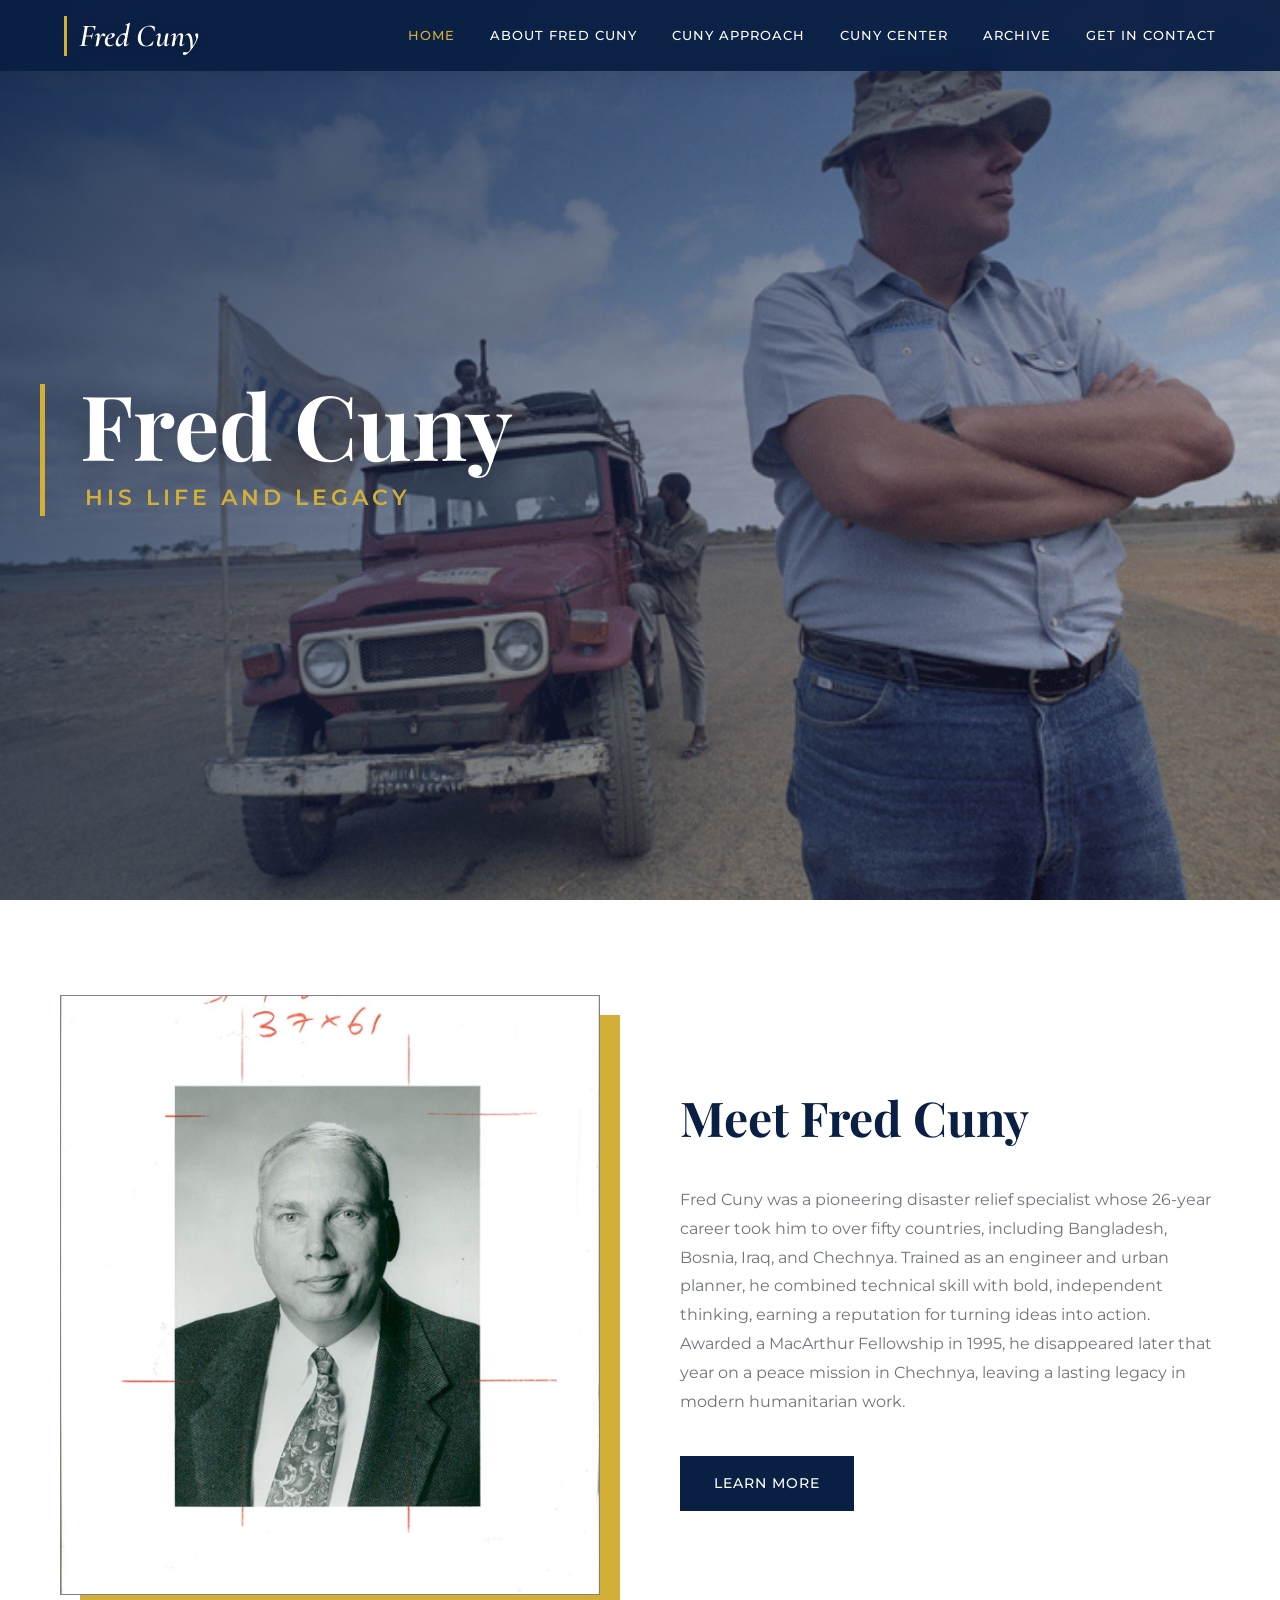
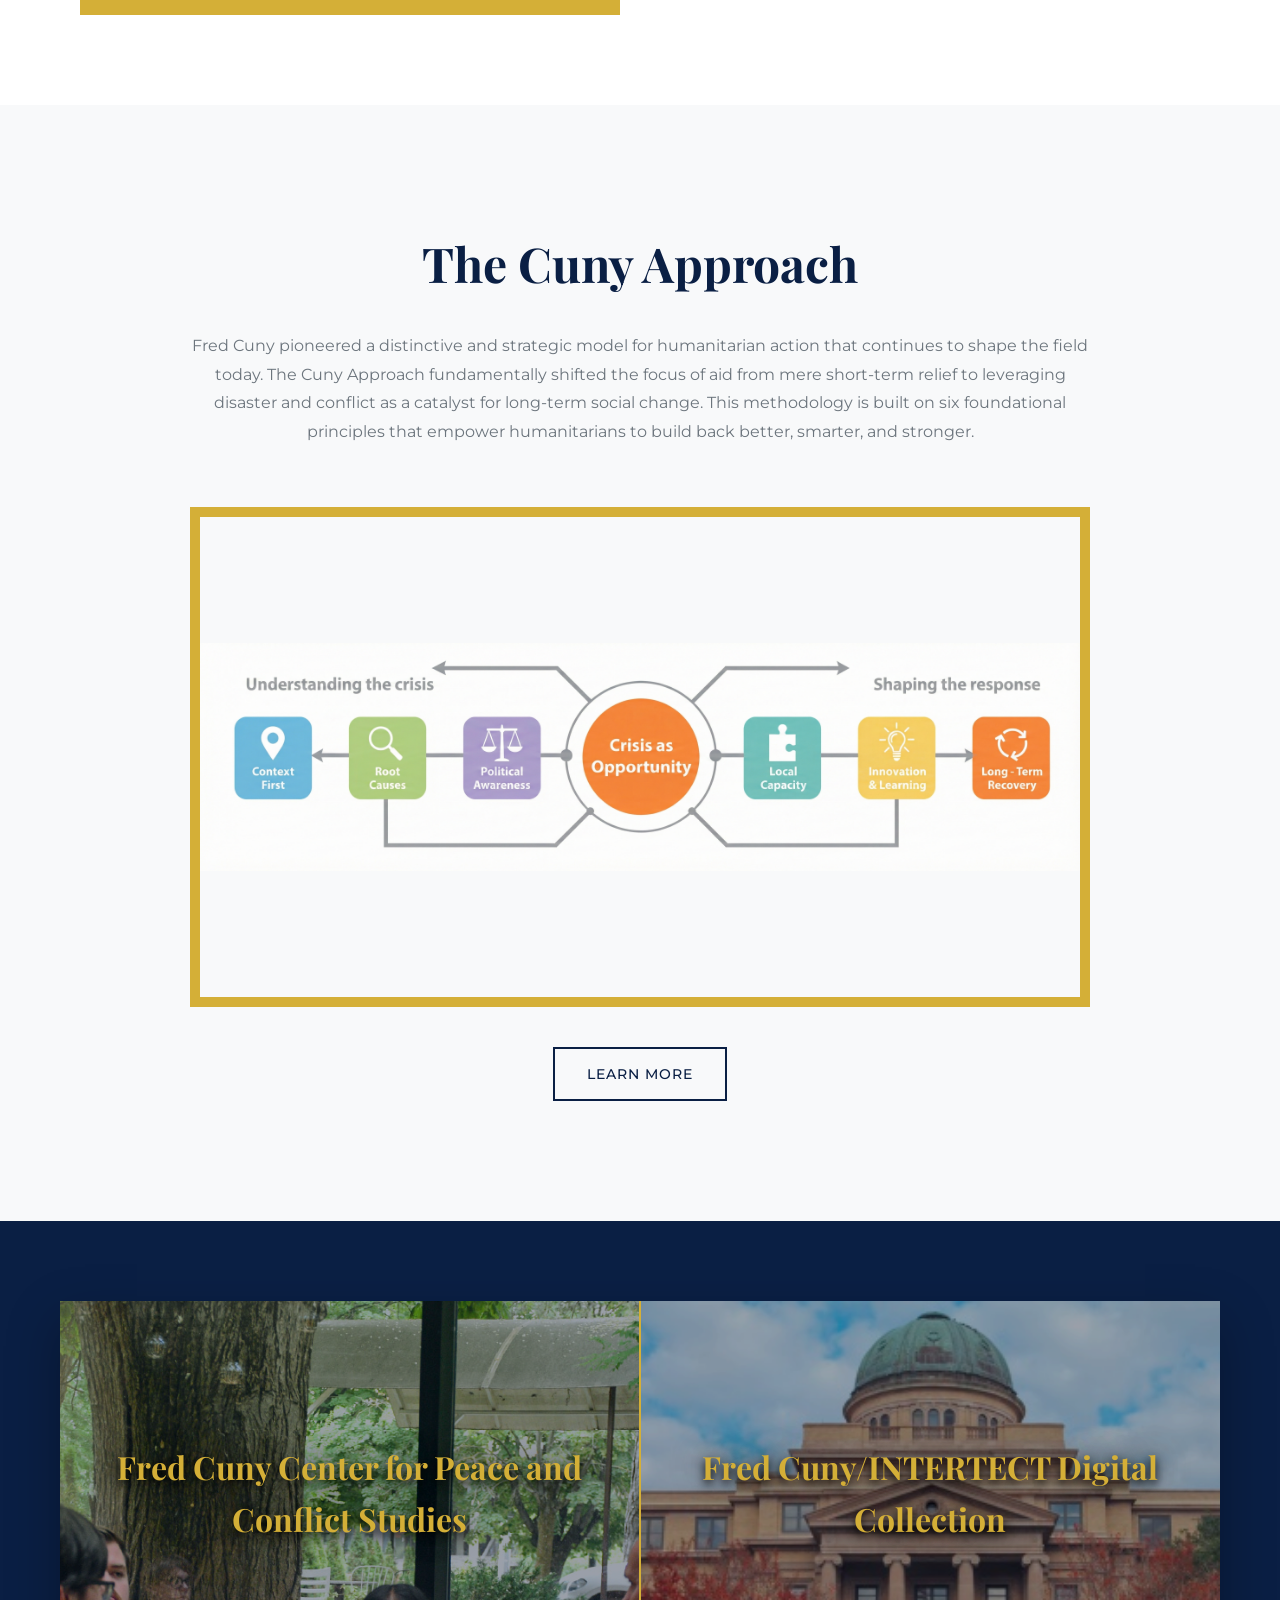
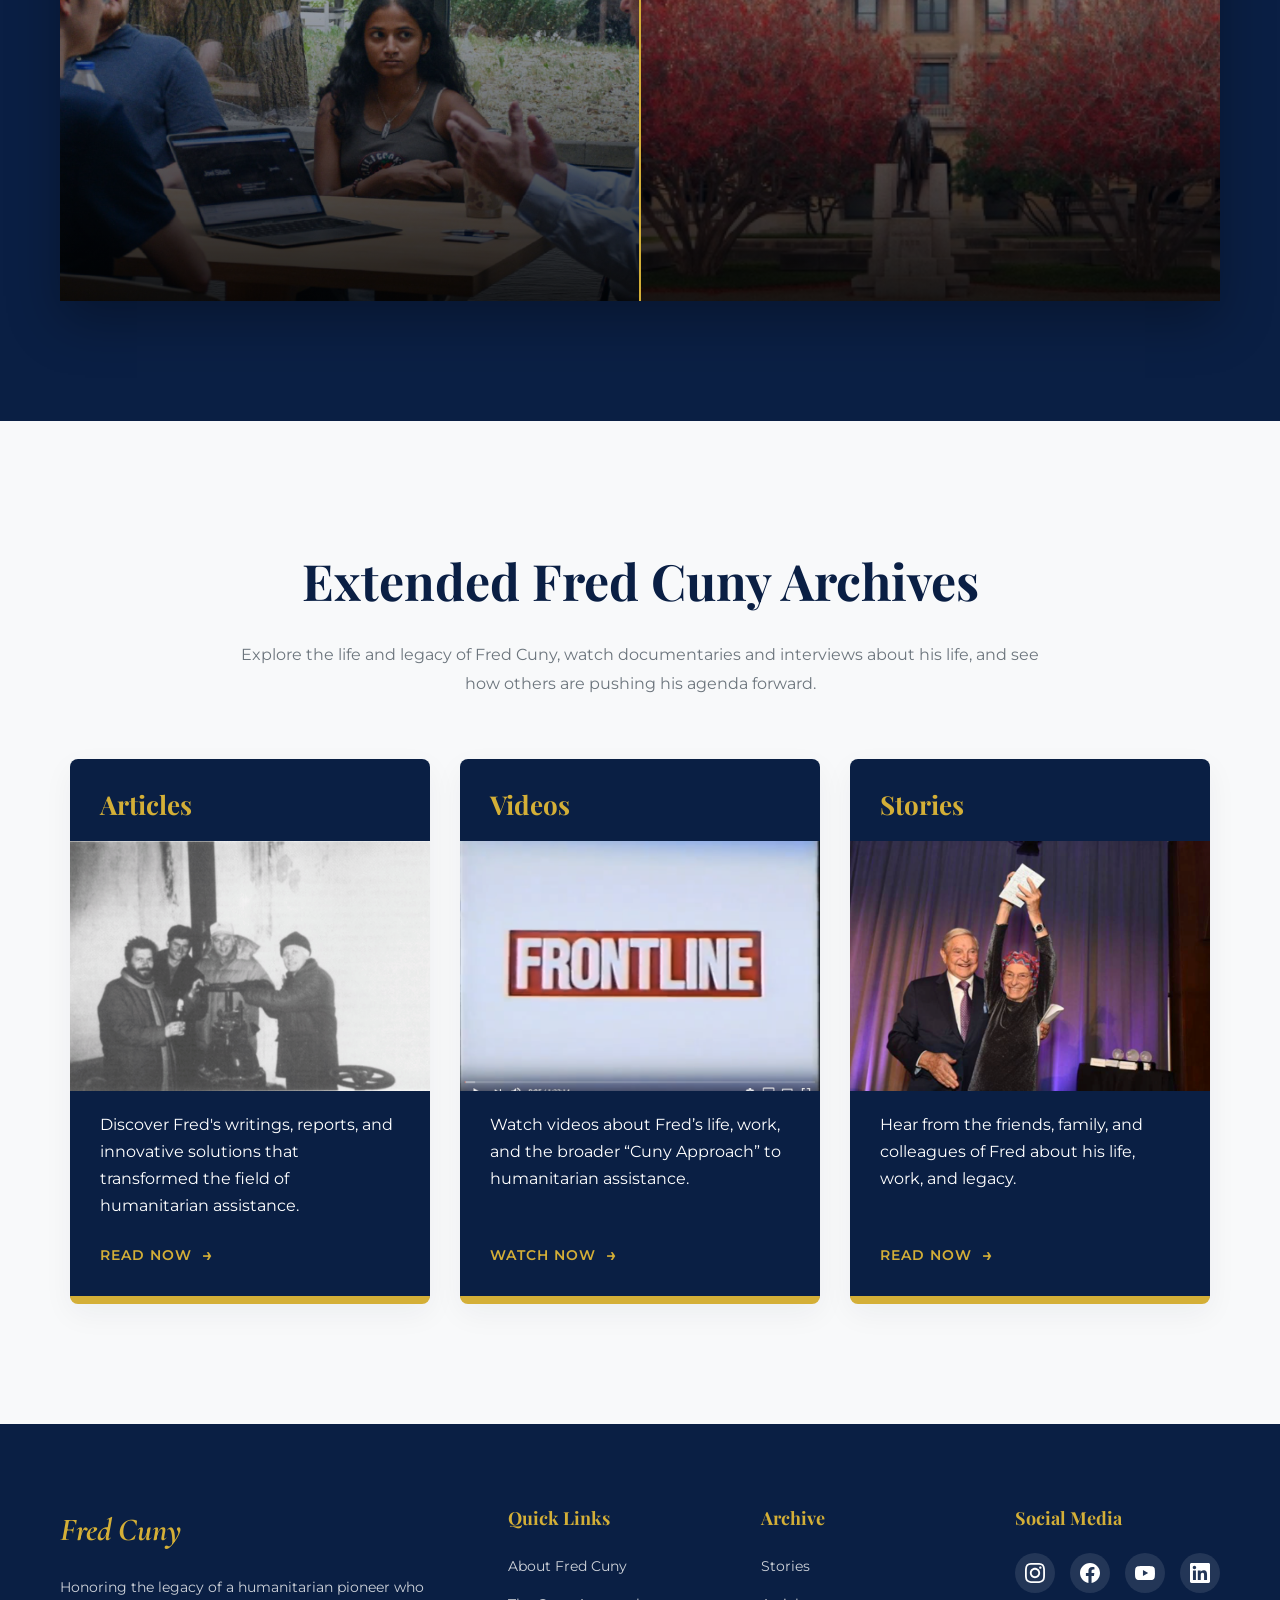
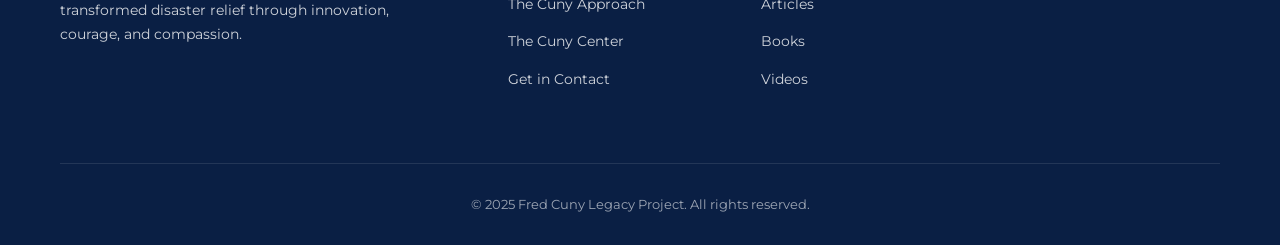
==== commit a10d3003: "added the favicon, fixed the image thing" ====
--- a/index.html
+++ b/index.html
@@ -5,9 +5,15 @@
     <meta name="viewport" content="width=device-width, initial-scale=1.0">
     <title>Fred Cuny - Humanitarian Pioneer</title>
     <link rel="stylesheet" href="styles/styles.css">
-    <parameter name="preconnect" href="https://fonts.googleapis.com">
+    <link rel="preconnect" href="https://fonts.googleapis.com">
     <link rel="preconnect" href="https://fonts.gstatic.com" crossorigin>
-    <link href="https://fonts.googleapis.com/css2?family=Cormorant+Garamond:ital,wght@1,400;1,600&family=Playfair+Display:wght@400;600;700&family=Montserrat:wght@300;400;500;600&display=swap" rel="stylesheet">\
+    <link href="https://fonts.googleapis.com/css2?family=Cormorant+Garamond:ital,wght@1,400;1,600&family=Playfair+Display:wght@400;600;700&family=Montserrat:wght@300;400;500;600&display=swap" rel="stylesheet">
+    <!-- Favicons -->
+    <link rel="icon" href="images/fred_cuny_favicon_package/favicon.ico?v=2" sizes="any">
+    <link rel="icon" type="image/png" sizes="32x32" href="images/fred_cuny_favicon_package/favicon-32x32.png?v=2">
+    <link rel="icon" type="image/png" sizes="16x16" href="images/fred_cuny_favicon_package/favicon-16x16.png?v=2">
+    <link rel="apple-touch-icon" sizes="180x180" href="images/fred_cuny_favicon_package/apple-touch-icon.png?v=2">
+    <link rel="manifest" href="images/fred_cuny_favicon_package/site.webmanifest?v=2">
 </head>
 <body>
     <!-- Header -->
--- a/styles/styles.css
+++ b/styles/styles.css
@@ -477,6 +477,7 @@
 @media (max-width: 768px) {
     .hero {
         background-position: 73% center;
+        background-attachment: scroll;
     }
 
     .hero-content {
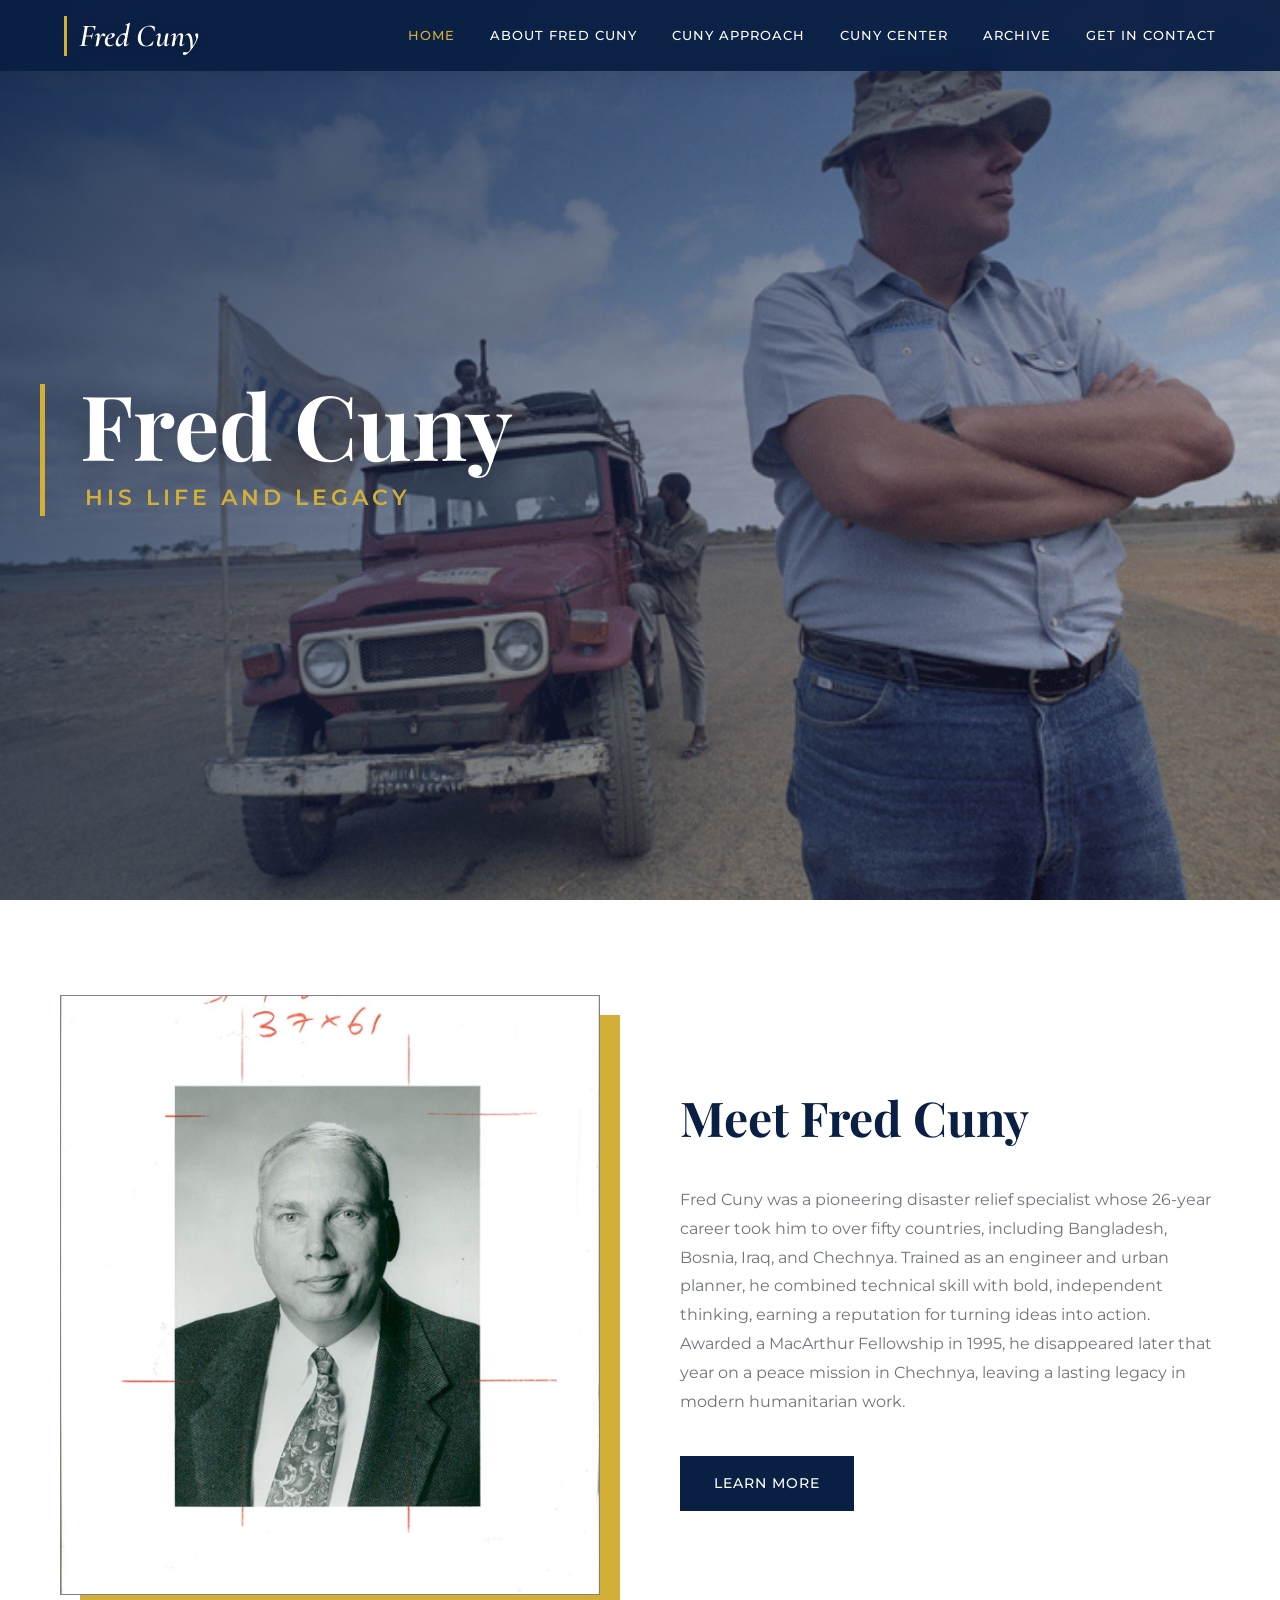
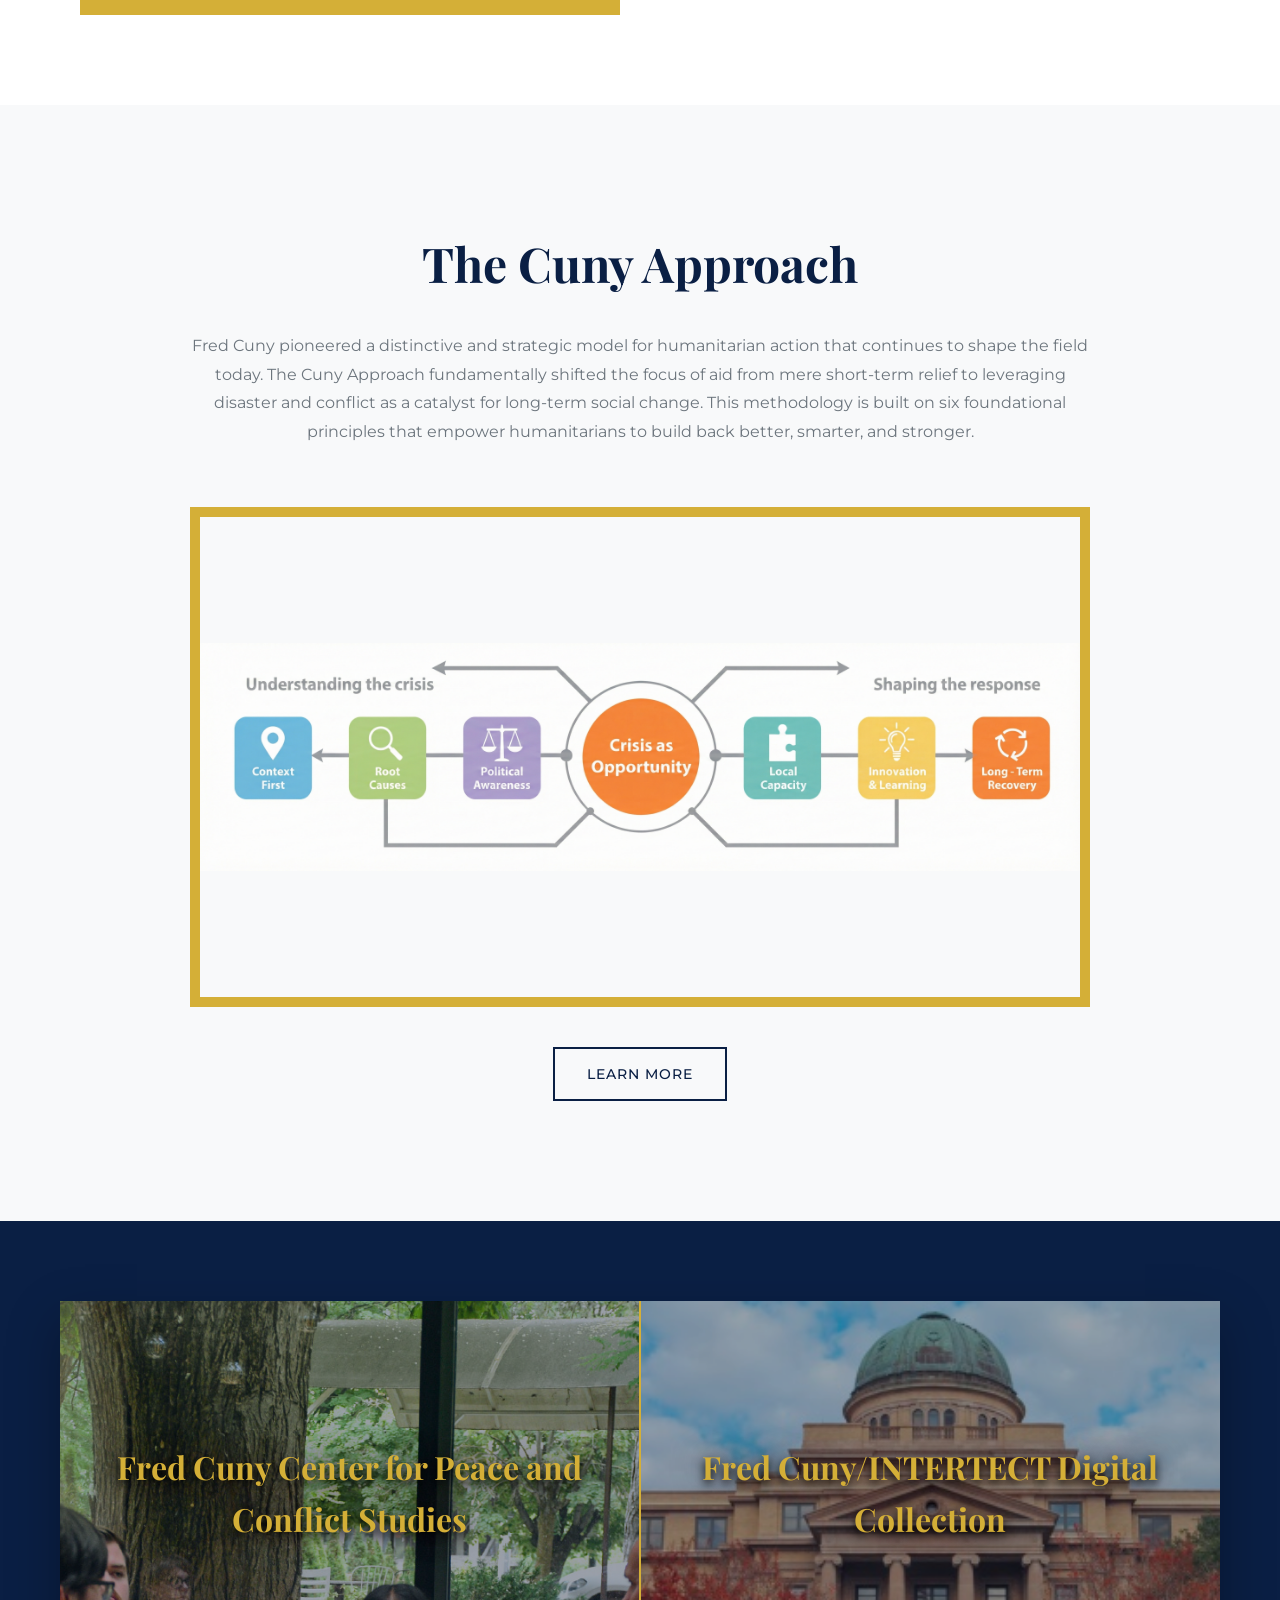
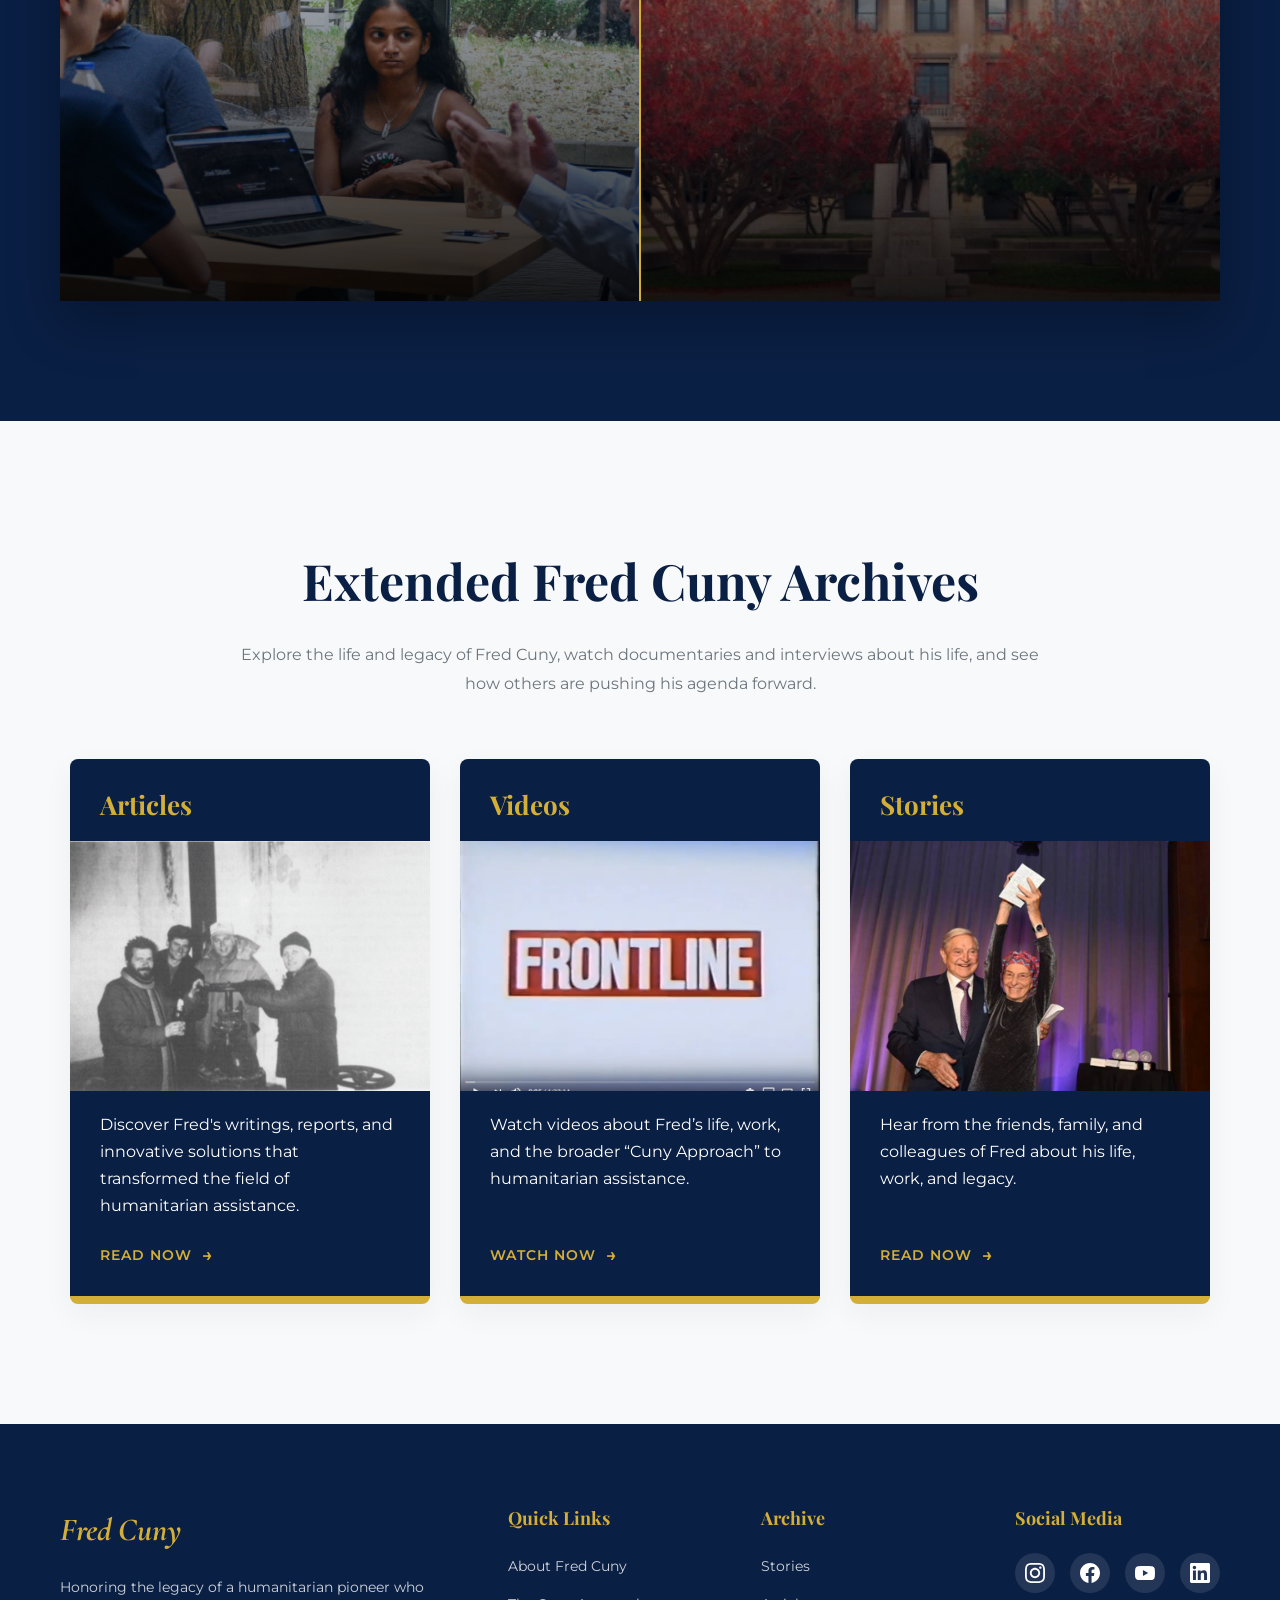
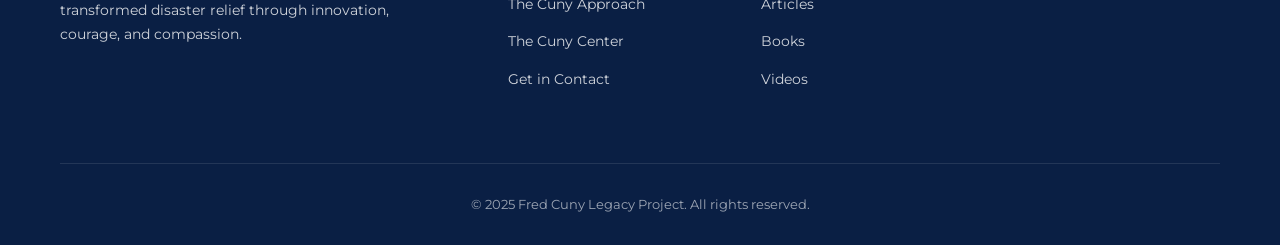
==== commit 3e65b6ca: "stupid changes" ====
--- a/index.html
+++ b/index.html
@@ -21,7 +21,7 @@
         <div class="logo">
             <h1>Fred Cuny</h1>
         </div>
-        
+
         <!-- Hamburger Menu -->
         <input type="checkbox" id="menu-toggle" class="menu-toggle">
         <label for="menu-toggle" class="hamburger">
@@ -29,7 +29,7 @@
             <span></span>
             <span></span>
         </label>
-        
+
         <nav class="main-nav">
             <a style="color: var(--gold)" href="index.html">Home</a>
             <a href="about.html">About Fred Cuny</a>
@@ -68,7 +68,11 @@
                 </div>
                 <div class="about-text">
                     <h2>Meet Fred Cuny</h2>
-                    <p>Fred Cuny was a pioneering disaster relief specialist whose 26-year career took him to over fifty countries, including Bangladesh, Bosnia, Iraq, and Chechnya. Trained as an engineer and urban planner, he combined technical skill with bold, independent thinking, earning a reputation for turning ideas into action. Awarded a MacArthur Fellowship in 1995, he disappeared later that year on a peace mission in Chechnya, leaving a lasting legacy in modern humanitarian work.</p>
+                    <p>Fred Cuny was a pioneering disaster relief specialist whose 26-year career took him to over fifty
+                        countries, including Bangladesh, Bosnia, Iraq, and Chechnya. Trained as an engineer and urban
+                        planner, he combined technical skill with bold, independent thinking, earning a reputation for
+                        turning ideas into action. Awarded a MacArthur Fellowship in 1995, he disappeared later that
+                        year on a peace mission in Chechnya, leaving a lasting legacy in modern humanitarian work.</p>
                     <a href="about.html" class="btn btn-primary">Learn More</a>
                 </div>
             </div>
@@ -80,7 +84,11 @@
         <div class="container">
             <div class="approach-content">
                 <h2>The Cuny Approach</h2>
-                <p>Fred Cuny pioneered a distinctive and strategic model for humanitarian action that continues to shape the field today. The Cuny Approach fundamentally shifted the focus of aid from mere short-term relief to leveraging disaster and conflict as a catalyst for long-term social change. This methodology is built on six foundational principles that empower humanitarians to build back better, smarter, and stronger.</p>
+                <p>Fred Cuny pioneered a distinctive and strategic model for humanitarian action that continues to shape
+                    the field today. The Cuny Approach fundamentally shifted the focus of aid from mere short-term
+                    relief to leveraging disaster and conflict as a catalyst for long-term social change. This
+                    methodology is built on six foundational principles that empower humanitarians to build back better,
+                    smarter, and stronger.</p>
                 <div class="approach-image">
                     <img src="images/Workfrol.png" alt="Urban Planning">
                 </div>
@@ -98,7 +106,10 @@
                     <div class="split-overlay">
                         <div class="split-content">
                             <h3>Fred Cuny Center for Peace and Conflict Studies</h3>
-                            <p>The Center at RIT Kosovo serves as an academic and research platform that leverages the Western Balkans as a "living laboratory" to educate future humanitarian leaders on the causes, management, and strategic transformation of conflict into opportunities for peace and to actively support ongoing peace processes.</p>
+                            <p>The Center at RIT Kosovo serves as an academic and research platform that leverages the
+                                Western Balkans as a "living laboratory" to educate future humanitarian leaders on the
+                                causes, management, and strategic transformation of conflict into opportunities for
+                                peace and to actively support ongoing peace processes.</p>
                             <a href="center.html" class="btn btn-gold">Explore Center</a>
                         </div>
                     </div>
@@ -109,7 +120,11 @@
                     <div class="split-overlay">
                         <div class="split-content">
                             <h3>Fred Cuny/INTERTECT Digital Collection</h3>
-                            <p>This collection at Texas A&M houses the extensive working library, office files, and media of Fred Cuny, documenting his 26-year career in more than fifty crisis-affected countries. Portions of the collection are digitally accessible for researchers, practitioners, and students to study innovative and strategic approaches to humanitarian assistance and post-disaster recovery.</p>
+                            <p>This collection at Texas A&M houses the extensive working library, office files, and
+                                media of Fred Cuny, documenting his 26-year career in more than fifty crisis-affected
+                                countries. Portions of the collection are digitally accessible for researchers,
+                                practitioners, and students to study innovative and strategic approaches to humanitarian
+                                assistance and post-disaster recovery.</p>
                             <a href="center.html" class="btn btn-gold">Explore Center</a>
                         </div>
                     </div>
@@ -123,7 +138,8 @@
         <div class="container">
             <div class="learn-more-header">
                 <h2>Extended Fred Cuny Archives</h2>
-                <p>Explore the life and legacy of Fred Cuny, watch documentaries and interviews about his life, and see how others are pushing his agenda forward.</p>
+                <p>Explore the life and legacy of Fred Cuny, watch documentaries and interviews about his life, and see
+                    how others are pushing his agenda forward.</p>
             </div>
             <div class="cards-grid">
                 <a href="articles.html" class="card-link">
@@ -132,7 +148,8 @@
                         <div class="card-image">
                             <img src="images/articles1.png" alt="Articles">
                         </div>
-                        <p>Discover Fred's writings, reports, and innovative solutions that transformed the field of humanitarian assistance.</p>
+                        <p>Discover Fred's writings, reports, and innovative solutions that transformed the field of
+                            humanitarian assistance.</p>
                         <button href="#" class="btn btn-outline">Read Now</button>
                     </div>
                 </a>
@@ -143,7 +160,8 @@
                         <div class="card-image">
                             <img src="images/videos1.png" alt="Videos">
                         </div>
-                        <p>Watch videos about Fred’s life, work, and the broader “Cuny Approach” to humanitarian assistance.</p>
+                        <p>Watch videos about Fred’s life, work, and the broader “Cuny Approach” to humanitarian
+                            assistance.</p>
                         <button href="#" class="btn btn-outline">Watch Now</button>
                     </div>
                 </a>
@@ -168,7 +186,8 @@
             <div class="footer-content">
                 <div class="footer-column">
                     <h3>Fred Cuny</h3>
-                    <p>Honoring the legacy of a humanitarian pioneer who transformed disaster relief through innovation, courage, and compassion.</p>
+                    <p>Honoring the legacy of a humanitarian pioneer who transformed disaster relief through innovation,
+                        courage, and compassion.</p>
                 </div>
                 <div class="footer-column">
                     <h4>Quick Links</h4>
@@ -191,24 +210,32 @@
                 <div class="footer-column">
                     <h4>Social Media</h4>
                     <div class="social-icons">
-                        <a target="_blank" href="https://www.instagram.com/fredcuny_center?igsh=eTJtMXFuN2xuN3l0" class="social-icon" aria-label="Instagram">
-                            <svg viewBox="0 0 24 24" fill="currentColor">
-                                <path d="M12 2.163c3.204 0 3.584.012 4.85.07 3.252.148 4.771 1.691 4.919 4.919.058 1.265.069 1.645.069 4.849 0 3.205-.012 3.584-.069 4.849-.149 3.225-1.664 4.771-4.919 4.919-1.266.058-1.644.07-4.85.07-3.204 0-3.584-.012-4.849-.07-3.26-.149-4.771-1.699-4.919-4.92-.058-1.265-.07-1.644-.07-4.849 0-3.204.013-3.583.07-4.849.149-3.227 1.664-4.771 4.919-4.919 1.266-.057 1.645-.069 4.849-.069zm0-2.163c-3.259 0-3.667.014-4.947.072-4.358.2-6.78 2.618-6.98 6.98-.059 1.281-.073 1.689-.073 4.948 0 3.259.014 3.668.072 4.948.2 4.358 2.618 6.78 6.98 6.98 1.281.058 1.689.072 4.948.072 3.259 0 3.668-.014 4.948-.072 4.354-.2 6.782-2.618 6.979-6.98.059-1.28.073-1.689.073-4.948 0-3.259-.014-3.667-.072-4.947-.196-4.354-2.617-6.78-6.979-6.98-1.281-.059-1.69-.073-4.949-.073zm0 5.838c-3.403 0-6.162 2.759-6.162 6.162s2.759 6.163 6.162 6.163 6.162-2.759 6.162-6.163c0-3.403-2.759-6.162-6.162-6.162zm0 10.162c-2.209 0-4-1.79-4-4 0-2.209 1.791-4 4-4s4 1.791 4 4c0 2.21-1.791 4-4 4zm6.406-11.845c-.796 0-1.441.645-1.441 1.44s.645 1.44 1.441 1.44c.795 0 1.439-.645 1.439-1.44s-.644-1.44-1.439-1.44z"/>
-                            </svg>
-                        </a>
-                        <a target="_blank" href="https://www.facebook.com/share/1aByZ3epeQ/?mibextid=wwXIfr" class="social-icon" aria-label="Facebook">
-                            <svg viewBox="0 0 24 24" fill="currentColor">
-                                <path d="M24 12.073c0-6.627-5.373-12-12-12s-12 5.373-12 12c0 5.99 4.388 10.954 10.125 11.854v-8.385H7.078v-3.47h3.047V9.43c0-3.007 1.792-4.669 4.533-4.669 1.312 0 2.686.235 2.686.235v2.953H15.83c-1.491 0-1.956.925-1.956 1.874v2.25h3.328l-.532 3.47h-2.796v8.385C19.612 23.027 24 18.062 24 12.073z"/>
-                            </svg>
-                        </a>
-                        <a target="_blank" href="https://youtube.com/@ritkcenterpeaceandconflict?si=u8kM3UurFoBSCQ4j" class="social-icon" aria-label="YouTube">
-                            <svg viewBox="0 0 24 24" fill="currentColor">
-                                <path d="M23.498 6.186a3.016 3.016 0 0 0-2.122-2.136C19.505 3.545 12 3.545 12 3.545s-7.505 0-9.377.505A3.017 3.017 0 0 0 .502 6.186C0 8.07 0 12 0 12s0 3.93.502 5.814a3.016 3.016 0 0 0 2.122 2.136c1.871.505 9.376.505 9.376.505s7.505 0 9.377-.505a3.015 3.015 0 0 0 2.122-2.136C24 15.93 24 12 24 12s0-3.93-.502-5.814zM9.545 15.568V8.432L15.818 12l-6.273 3.568z"/>
-                            </svg>
-                        </a>
-                        <a target="_blank" href="https://www.linkedin.com/company/fredcunycenter/" class="social-icon" aria-label="LinkedIn">
-                            <svg viewBox="0 0 24 24" fill="currentColor">
-                                <path d="M20.447 20.452h-3.554v-5.569c0-1.328-.027-3.037-1.852-3.037-1.853 0-2.136 1.445-2.136 2.939v5.667H9.351V9h3.414v1.561h.046c.477-.9 1.637-1.85 3.37-1.85 3.601 0 4.267 2.37 4.267 5.455v6.286zM5.337 7.433c-1.144 0-2.063-.926-2.063-2.065 0-1.138.92-2.063 2.063-2.063 1.14 0 2.064.925 2.064 2.063 0 1.139-.925 2.065-2.064 2.065zm1.782 13.019H3.555V9h3.564v11.452zM22.225 0H1.771C.792 0 0 .774 0 1.729v20.542C0 23.227.792 24 1.771 24h20.451C23.2 24 24 23.227 24 22.271V1.729C24 .774 23.2 0 22.222 0h.003z"/>
+                        <a target="_blank" href="https://www.instagram.com/fredcuny_center?igsh=eTJtMXFuN2xuN3l0"
+                            class="social-icon" aria-label="Instagram">
+                            <svg viewBox="0 0 24 24" fill="currentColor">
+                                <path
+                                    d="M12 2.163c3.204 0 3.584.012 4.85.07 3.252.148 4.771 1.691 4.919 4.919.058 1.265.069 1.645.069 4.849 0 3.205-.012 3.584-.069 4.849-.149 3.225-1.664 4.771-4.919 4.919-1.266.058-1.644.07-4.85.07-3.204 0-3.584-.012-4.849-.07-3.26-.149-4.771-1.699-4.919-4.92-.058-1.265-.07-1.644-.07-4.849 0-3.204.013-3.583.07-4.849.149-3.227 1.664-4.771 4.919-4.919 1.266-.057 1.645-.069 4.849-.069zm0-2.163c-3.259 0-3.667.014-4.947.072-4.358.2-6.78 2.618-6.98 6.98-.059 1.281-.073 1.689-.073 4.948 0 3.259.014 3.668.072 4.948.2 4.358 2.618 6.78 6.98 6.98 1.281.058 1.689.072 4.948.072 3.259 0 3.668-.014 4.948-.072 4.354-.2 6.782-2.618 6.979-6.98.059-1.28.073-1.689.073-4.948 0-3.259-.014-3.667-.072-4.947-.196-4.354-2.617-6.78-6.979-6.98-1.281-.059-1.69-.073-4.949-.073zm0 5.838c-3.403 0-6.162 2.759-6.162 6.162s2.759 6.163 6.162 6.163 6.162-2.759 6.162-6.163c0-3.403-2.759-6.162-6.162-6.162zm0 10.162c-2.209 0-4-1.79-4-4 0-2.209 1.791-4 4-4s4 1.791 4 4c0 2.21-1.791 4-4 4zm6.406-11.845c-.796 0-1.441.645-1.441 1.44s.645 1.44 1.441 1.44c.795 0 1.439-.645 1.439-1.44s-.644-1.44-1.439-1.44z" />
+                            </svg>
+                        </a>
+                        <a target="_blank" href="https://www.facebook.com/share/1aByZ3epeQ/?mibextid=wwXIfr"
+                            class="social-icon" aria-label="Facebook">
+                            <svg viewBox="0 0 24 24" fill="currentColor">
+                                <path
+                                    d="M24 12.073c0-6.627-5.373-12-12-12s-12 5.373-12 12c0 5.99 4.388 10.954 10.125 11.854v-8.385H7.078v-3.47h3.047V9.43c0-3.007 1.792-4.669 4.533-4.669 1.312 0 2.686.235 2.686.235v2.953H15.83c-1.491 0-1.956.925-1.956 1.874v2.25h3.328l-.532 3.47h-2.796v8.385C19.612 23.027 24 18.062 24 12.073z" />
+                            </svg>
+                        </a>
+                        <a target="_blank" href="https://youtube.com/@ritkcenterpeaceandconflict?si=u8kM3UurFoBSCQ4j"
+                            class="social-icon" aria-label="YouTube">
+                            <svg viewBox="0 0 24 24" fill="currentColor">
+                                <path
+                                    d="M23.498 6.186a3.016 3.016 0 0 0-2.122-2.136C19.505 3.545 12 3.545 12 3.545s-7.505 0-9.377.505A3.017 3.017 0 0 0 .502 6.186C0 8.07 0 12 0 12s0 3.93.502 5.814a3.016 3.016 0 0 0 2.122 2.136c1.871.505 9.376.505 9.376.505s7.505 0 9.377-.505a3.015 3.015 0 0 0 2.122-2.136C24 15.93 24 12 24 12s0-3.93-.502-5.814zM9.545 15.568V8.432L15.818 12l-6.273 3.568z" />
+                            </svg>
+                        </a>
+                        <a target="_blank" href="https://www.linkedin.com/company/fredcunycenter/" class="social-icon"
+                            aria-label="LinkedIn">
+                            <svg viewBox="0 0 24 24" fill="currentColor">
+                                <path
+                                    d="M20.447 20.452h-3.554v-5.569c0-1.328-.027-3.037-1.852-3.037-1.853 0-2.136 1.445-2.136 2.939v5.667H9.351V9h3.414v1.561h.046c.477-.9 1.637-1.85 3.37-1.85 3.601 0 4.267 2.37 4.267 5.455v6.286zM5.337 7.433c-1.144 0-2.063-.926-2.063-2.065 0-1.138.92-2.063 2.063-2.063 1.14 0 2.064.925 2.064 2.063 0 1.139-.925 2.065-2.064 2.065zm1.782 13.019H3.555V9h3.564v11.452zM22.225 0H1.771C.792 0 0 .774 0 1.729v20.542C0 23.227.792 24 1.771 24h20.451C23.2 24 24 23.227 24 22.271V1.729C24 .774 23.2 0 22.222 0h.003z" />
                             </svg>
                         </a>
                     </div>
@@ -222,22 +249,18 @@
 
     <button id="scrollTopBtn" aria-label="Scroll to top">
         <svg class="progress-ring" width="100%" height="100%" viewBox="0 0 50 50">
-            <circle 
-                class="progress-ring__circle" 
-                stroke-width="3" 
-                fill="transparent" 
-                r="22" 
-                cx="25" 
-                cy="25" />
+            <circle class="progress-ring__circle" stroke-width="3" fill="transparent" r="22" cx="25" cy="25" />
         </svg>
-        
+
         <div class="arrow-content">
             <svg viewBox="0 0 24 24" aria-hidden="true">
-                <path d="M6 15l6-6 6 6" fill="none" stroke="currentColor" stroke-width="2.5" stroke-linecap="round" stroke-linejoin="round"/>
+                <path d="M6 15l6-6 6 6" fill="none" stroke="currentColor" stroke-width="2.5" stroke-linecap="round"
+                    stroke-linejoin="round" />
             </svg>
         </div>
     </button>
 
     <script src="scripts/script.js"></script>
 </body>
+
 </html>
--- a/styles/styles.css
+++ b/styles/styles.css
@@ -14,7 +14,7 @@
     --off-white: #f8f9fa;
     --text-gray: #6c757d;
     --text-dark: #2c3e50;
-    
+
     /* Typography */
     --font-heading: 'Playfair Display', serif;
     --font-cursive: 'Cormorant Garamond', serif;
@@ -126,7 +126,7 @@
 .logo {
     position: relative;
     padding-left: 15px;
-    
+
     opacity: 0;
     animation: slideDownFade 0.8s ease-out forwards;
 }
@@ -137,7 +137,7 @@
     left: 0;
     top: 50%;
     transform: translateY(-50%);
-    
+
     width: 3px;
     height: 40px;
     background-color: var(--gold);
@@ -299,15 +299,15 @@
     .header {
         padding: 15px 20px;
     }
-    
+
     .logo h1 {
         font-size: 34px;
     }
-    
+
     .hamburger {
         display: flex;
     }
-    
+
     .main-nav {
         position: fixed;
         top: 0;
@@ -322,19 +322,19 @@
         transition: right 0.4s ease;
         z-index: 999;
     }
-    
-    .main-nav > a,
+
+    .main-nav>a,
     .dropdown {
         width: 100%;
         padding: 20px 40px;
         border-bottom: 1px solid rgba(255, 255, 255, 0.1);
     }
-    
-    .main-nav > a::after,
+
+    .main-nav>a::after,
     .dropdown-toggle::after {
         display: none;
     }
-    
+
     .dropdown-menu {
         position: static;
         transform: none;
@@ -346,15 +346,15 @@
         overflow: hidden;
         transition: max-height 0.3s ease;
     }
-    
+
     .dropdown-menu::before {
         display: none;
     }
-    
+
     .dropdown:hover .dropdown-menu {
         max-height: 300px;
     }
-    
+
     .dropdown-menu a {
         padding: 14px 40px 14px 22px;
         position: relative;
@@ -377,22 +377,22 @@
         color: var(--gold);
         background: none;
     }
-    
-    .menu-toggle:checked ~ .main-nav {
+
+    .menu-toggle:checked~.main-nav {
         right: 0;
     }
-    
-    .menu-toggle:checked ~ .hamburger span:nth-child(1) {
+
+    .menu-toggle:checked~.hamburger span:nth-child(1) {
         transform: translateY(9px) rotate(45deg);
         transform-origin: center;
     }
 
-    .menu-toggle:checked ~ .hamburger span:nth-child(2) {
+    .menu-toggle:checked~.hamburger span:nth-child(2) {
         opacity: 0;
         transform: scale(0);
     }
 
-    .menu-toggle:checked ~ .hamburger span:nth-child(3) {
+    .menu-toggle:checked~.hamburger span:nth-child(3) {
         transform: translateY(-9px) rotate(-45deg);
         transform-origin: center;
     }
@@ -403,14 +403,32 @@
     position: relative;
     width: 100%;
     height: 100vh;
+}
+
+.hero::before {
+    content: '';
+    position: absolute;
+    top: 0;
+    left: 0;
+    right: 0;
+    bottom: 0;
     background-image: url('../images/2017_winter_zins2_photo1.gif');
     background-size: cover;
     background-position: top;
     background-attachment: fixed;
-    overflow: hidden;
+    z-index: 0;
+}
+
+/* Fix for Safari background-attachment: fixed scaling and blurriness bug */
+@supports (-webkit-hyphens: none) {
+    .hero::before {
+        background-attachment: scroll;
+        background-position: center top;
+    }
 }
 
 .hero-overlay {
+    z-index: 1;
     position: absolute;
     top: 0;
     left: 0;
@@ -434,13 +452,14 @@
     align-items: center;
     justify-content: space-between;
     padding: 40px;
+    z-index: 2;
 }
 
 .hero-text {
     position: relative;
-    border-left: 5px solid var(--gold); 
+    border-left: 5px solid var(--gold);
     padding-left: 35px;
-    
+
     /* Animation: Slide up */
     animation: fadeInUp 1.2s ease-out forwards;
     opacity: 0;
@@ -449,12 +468,12 @@
 
 .hero-text h1 {
     font-family: var(--font-heading);
-    font-size: 90px; 
+    font-size: 90px;
     line-height: 0.9;
     font-weight: 700;
     color: var(--white);
     margin-bottom: 15px;
-    text-shadow: 0 10px 30px rgba(0,0,0,0.3);
+    text-shadow: 0 10px 30px rgba(0, 0, 0, 0.3);
 }
 
 .hero-text p {
@@ -533,7 +552,7 @@
         grid-template-columns: 1fr;
         gap: 50px;
     }
-    
+
     .about-image img {
         height: 400px;
     }
@@ -556,7 +575,7 @@
     margin-bottom: 30px;
 }
 
-.approach-content > p {
+.approach-content>p {
     font-size: 16px;
     line-height: 1.8;
     color: var(--text-gray);
@@ -606,7 +625,7 @@
     width: 100%;
     max-width: 1400px;
     margin: 0 auto;
-    box-shadow: 0 20px 50px rgba(0,0,0,0.3);
+    box-shadow: 0 20px 50px rgba(0, 0, 0, 0.3);
     overflow: hidden;
 }
 
@@ -639,19 +658,19 @@
     left: 0;
     right: 0;
     bottom: 0;
-    
-    background-color: rgba(10, 31, 68, 0.25); 
-    background-image: linear-gradient(to top, rgba(0,0,0,0.8), transparent 50%);
-    
+
+    background-color: rgba(10, 31, 68, 0.25);
+    background-image: linear-gradient(to top, rgba(0, 0, 0, 0.8), transparent 50%);
+
     display: flex;
     flex-direction: column;
     justify-content: flex-start;
-    padding-top: 140px; 
+    padding-top: 140px;
     align-items: center;
-    padding-left: 20px; 
+    padding-left: 20px;
     padding-right: 20px;
-    
-    opacity: 1; 
+
+    opacity: 1;
     transition: background-color 0.4s ease;
     z-index: 2;
 }
@@ -660,16 +679,16 @@
 .split-content {
     text-align: center;
     width: 100%;
-    max-width: 95%; 
+    max-width: 95%;
 }
 
 .split-content h3 {
     font-family: var(--font-heading);
-    font-size: 32px; 
+    font-size: 32px;
     color: var(--gold);
     margin-bottom: 20px;
-    text-shadow: 0 4px 10px rgba(0,0,0,1), 0 0 30px rgba(0,0,0,0.8);
-    
+    text-shadow: 0 4px 10px rgba(0, 0, 0, 1), 0 0 30px rgba(0, 0, 0, 0.8);
+
     transform: translateY(0);
     transition: transform 0.5s ease;
 }
@@ -679,7 +698,7 @@
     line-height: 1.8;
     color: var(--white);
     margin-bottom: 30px;
-    
+
     opacity: 0;
     transform: translateY(20px);
     transition: all 0.4s ease;
@@ -699,8 +718,8 @@
     letter-spacing: 1px;
     cursor: pointer;
     text-decoration: none;
-    
-    opacity: 0; 
+
+    opacity: 0;
     transform: translateY(20px);
     transition: all 0.3s ease;
 }
@@ -719,7 +738,7 @@
 /* ===== Desktop Hover Interactions ONLY ===== */
 /* These rules will be overridden in the Mobile media query below */
 .split-side:hover {
-    flex: 1.5; 
+    flex: 1.5;
 }
 
 .split-side:hover .split-overlay {
@@ -735,7 +754,7 @@
 }
 
 .split-side:hover img {
-    transform: scale(1.005); 
+    transform: scale(1.005);
 }
 
 /* ===== Mobile Responsiveness (No Hover + Fluid Height) ===== */
@@ -756,16 +775,16 @@
     }
 
     .split-side {
-        height: auto; 
+        height: auto;
         min-height: 400px;
         width: 100%;
         border-right: none;
-        border-bottom: 4px solid var(--gold); 
-        flex: none; 
+        border-bottom: 4px solid var(--gold);
+        flex: none;
         display: flex;
         flex-direction: column;
     }
-    
+
     /* Image Position */
     .split-side img {
         position: absolute;
@@ -775,29 +794,32 @@
         width: 100%;
         z-index: 0;
     }
-    
+
     .split-side:last-child {
         border-bottom: none;
     }
-    
+
     /* Overlay Structure */
     .split-overlay {
-        position: relative; 
-        top: auto; left: auto; right: auto; bottom: auto;
+        position: relative;
+        top: auto;
+        left: auto;
+        right: auto;
+        bottom: auto;
         justify-content: center;
         padding: 60px 20px;
-        background-color: rgba(10, 31, 68, 0.9); 
+        background-color: rgba(10, 31, 68, 0.9);
         background-image: none;
     }
-    
+
     /* Content Always Visible */
     .split-content {
         max-width: 100%;
         transform: translateY(0);
     }
-    
+
     .split-content h3 {
-        font-size: 26px; 
+        font-size: 26px;
         text-shadow: none;
         margin-bottom: 15px;
         transform: translateY(0);
@@ -809,7 +831,7 @@
         transform: translateY(0);
         margin-bottom: 25px;
     }
-    
+
     .split-content .btn {
         opacity: 1;
         transform: translateY(0);
@@ -822,11 +844,13 @@
     }
 
     .split-side:hover img {
-        transform: none; /* No Zoom */
+        transform: none;
+        /* No Zoom */
     }
 
     .split-side:hover .split-overlay {
-        background-color: rgba(10, 31, 68, 0.9); /* Keep the same static blue */
+        background-color: rgba(10, 31, 68, 0.9);
+        /* Keep the same static blue */
     }
 }
 
@@ -967,7 +991,7 @@
     transform: translateX(5px);
 } */
 
-    /* Responsiveness */
+/* Responsiveness */
 @media (max-width: 992px) {
     .cards-grid {
         grid-template-columns: repeat(2, 1fr);
@@ -978,7 +1002,7 @@
     .cards-grid {
         grid-template-columns: 1fr;
     }
-    
+
     .learn-more-header h2 {
         font-size: 36px;
     }
@@ -1096,41 +1120,41 @@
     .logo {
         left: 0px;
     }
-    
+
     /* .logo h1 {
         font-size: 36px;
     } */
-    
+
     .hamburger {
         right: 20px;
     }
-    
+
     .hero-content {
         padding: 20px;
     }
-    
+
     .about {
         padding: 60px 0;
     }
-    
+
     .about-text h2,
     .approach-content h2,
     .learn-more-header h2 {
         font-size: 36px;
     }
-    
+
     .approach {
         padding: 60px 0;
     }
-    
+
     .cuny-center {
         padding: 60px 0;
     }
-    
+
     .learn-more {
         padding: 60px 0;
     }
-    
+
     .about-image img {
         box-shadow: 10px 10px 0 var(--gold);
     }
@@ -1143,8 +1167,8 @@
     right: 30px;
     width: 50px;
     height: 50px;
-    background-color: var(--gold); 
-    color: var(--navy-blue); 
+    background-color: var(--gold);
+    color: var(--navy-blue);
     border: none;
     border-radius: 50%;
     cursor: pointer;
@@ -1161,7 +1185,8 @@
 }
 
 #scrollTopBtn:hover {
-    background-color: var(--gold-light);;
+    background-color: var(--gold-light);
+    ;
     transform: translateY(-3px);
 }
 
@@ -1215,6 +1240,7 @@
         opacity: 0;
         transform: translateY(-30px)
     }
+
     to {
         opacity: 1;
         transform: translateY(0);
@@ -1234,7 +1260,7 @@
 
 @media (max-width: 992px) {
     .main-nav {
-        opacity: 1; 
+        opacity: 1;
         animation: none;
     }
 
